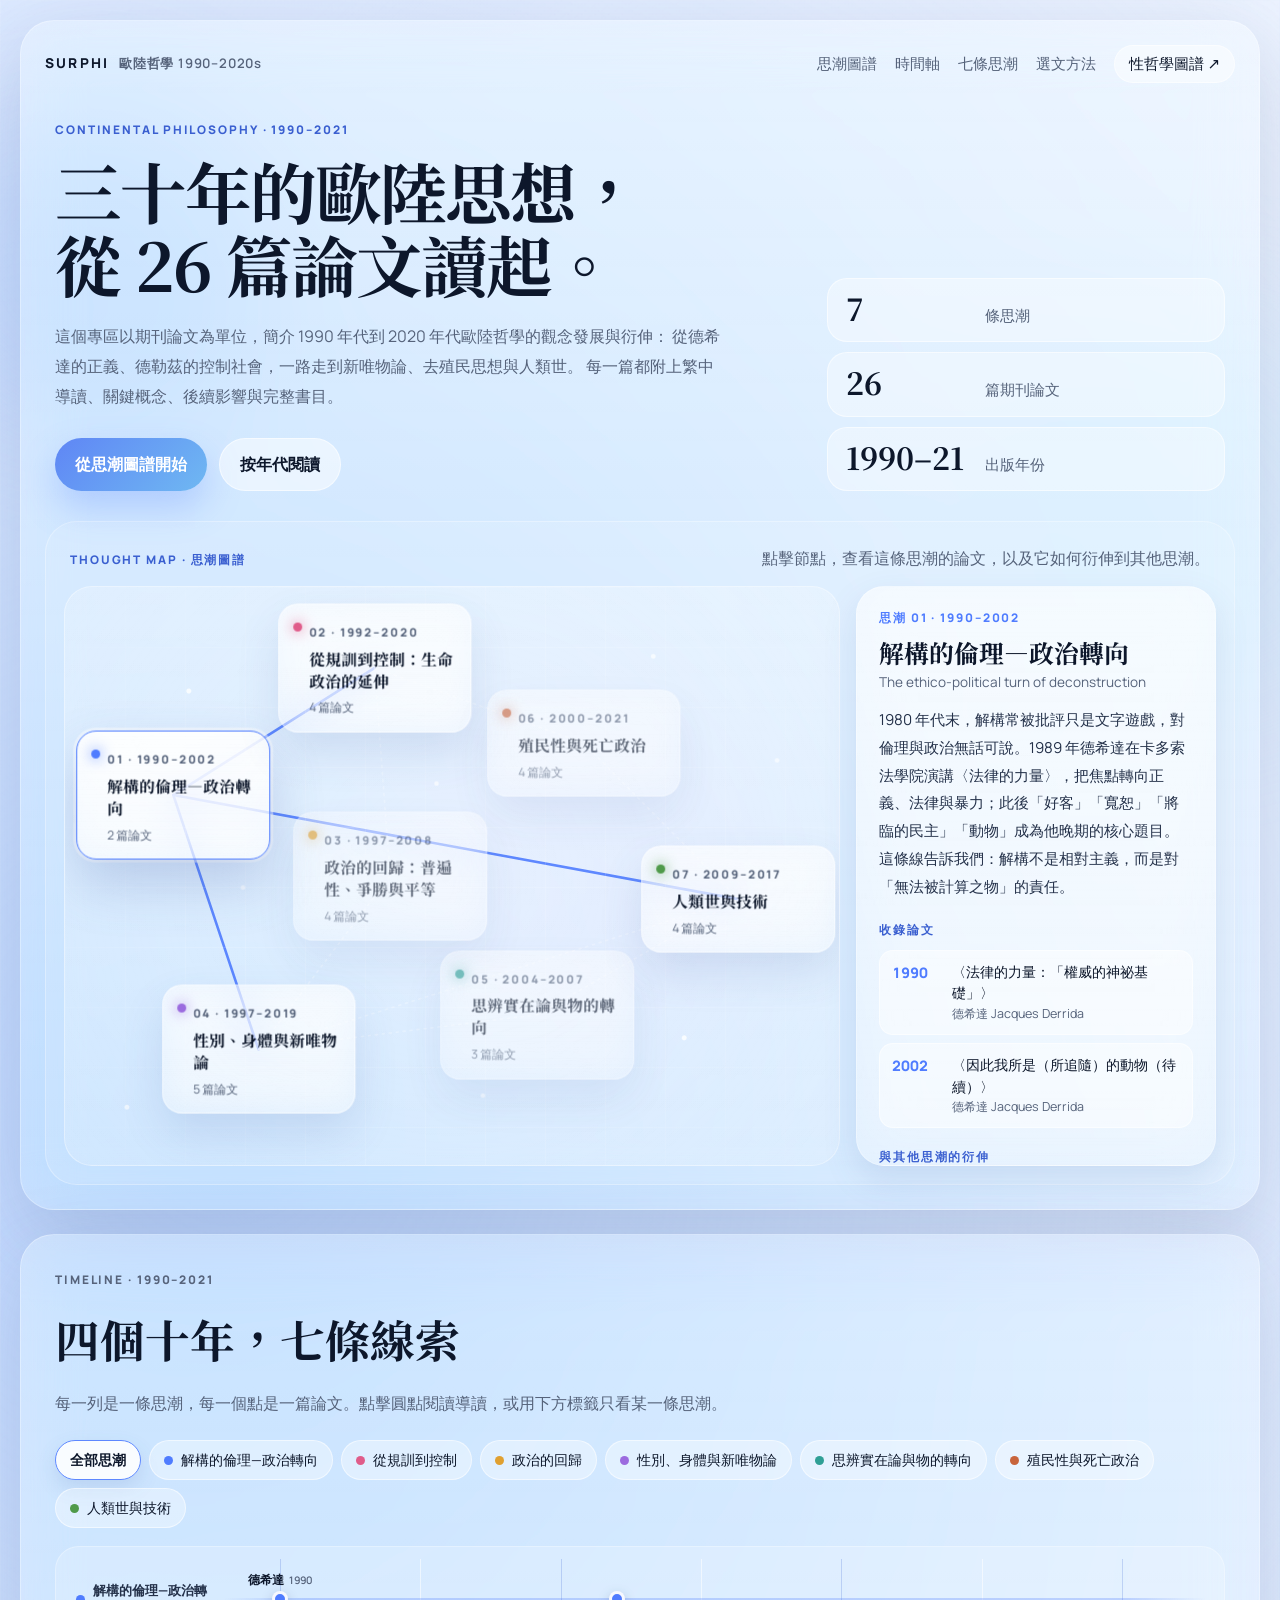
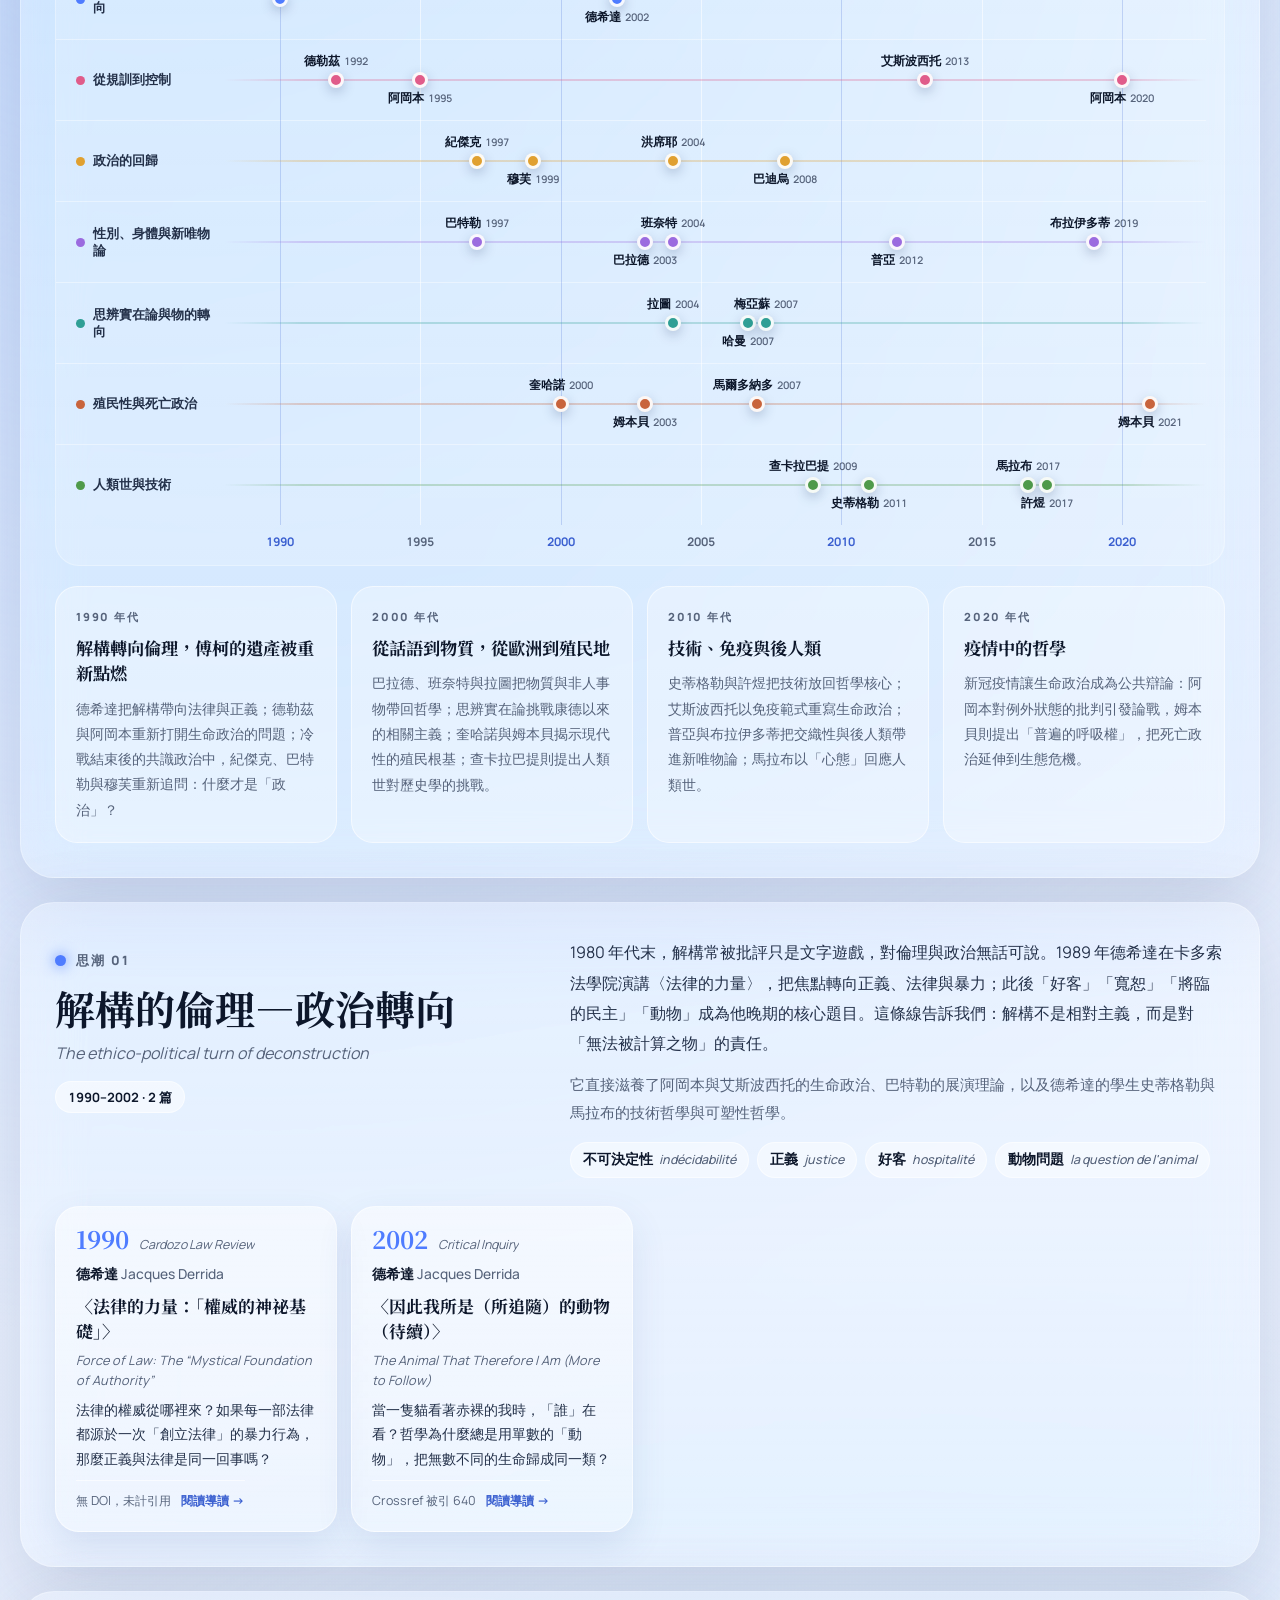
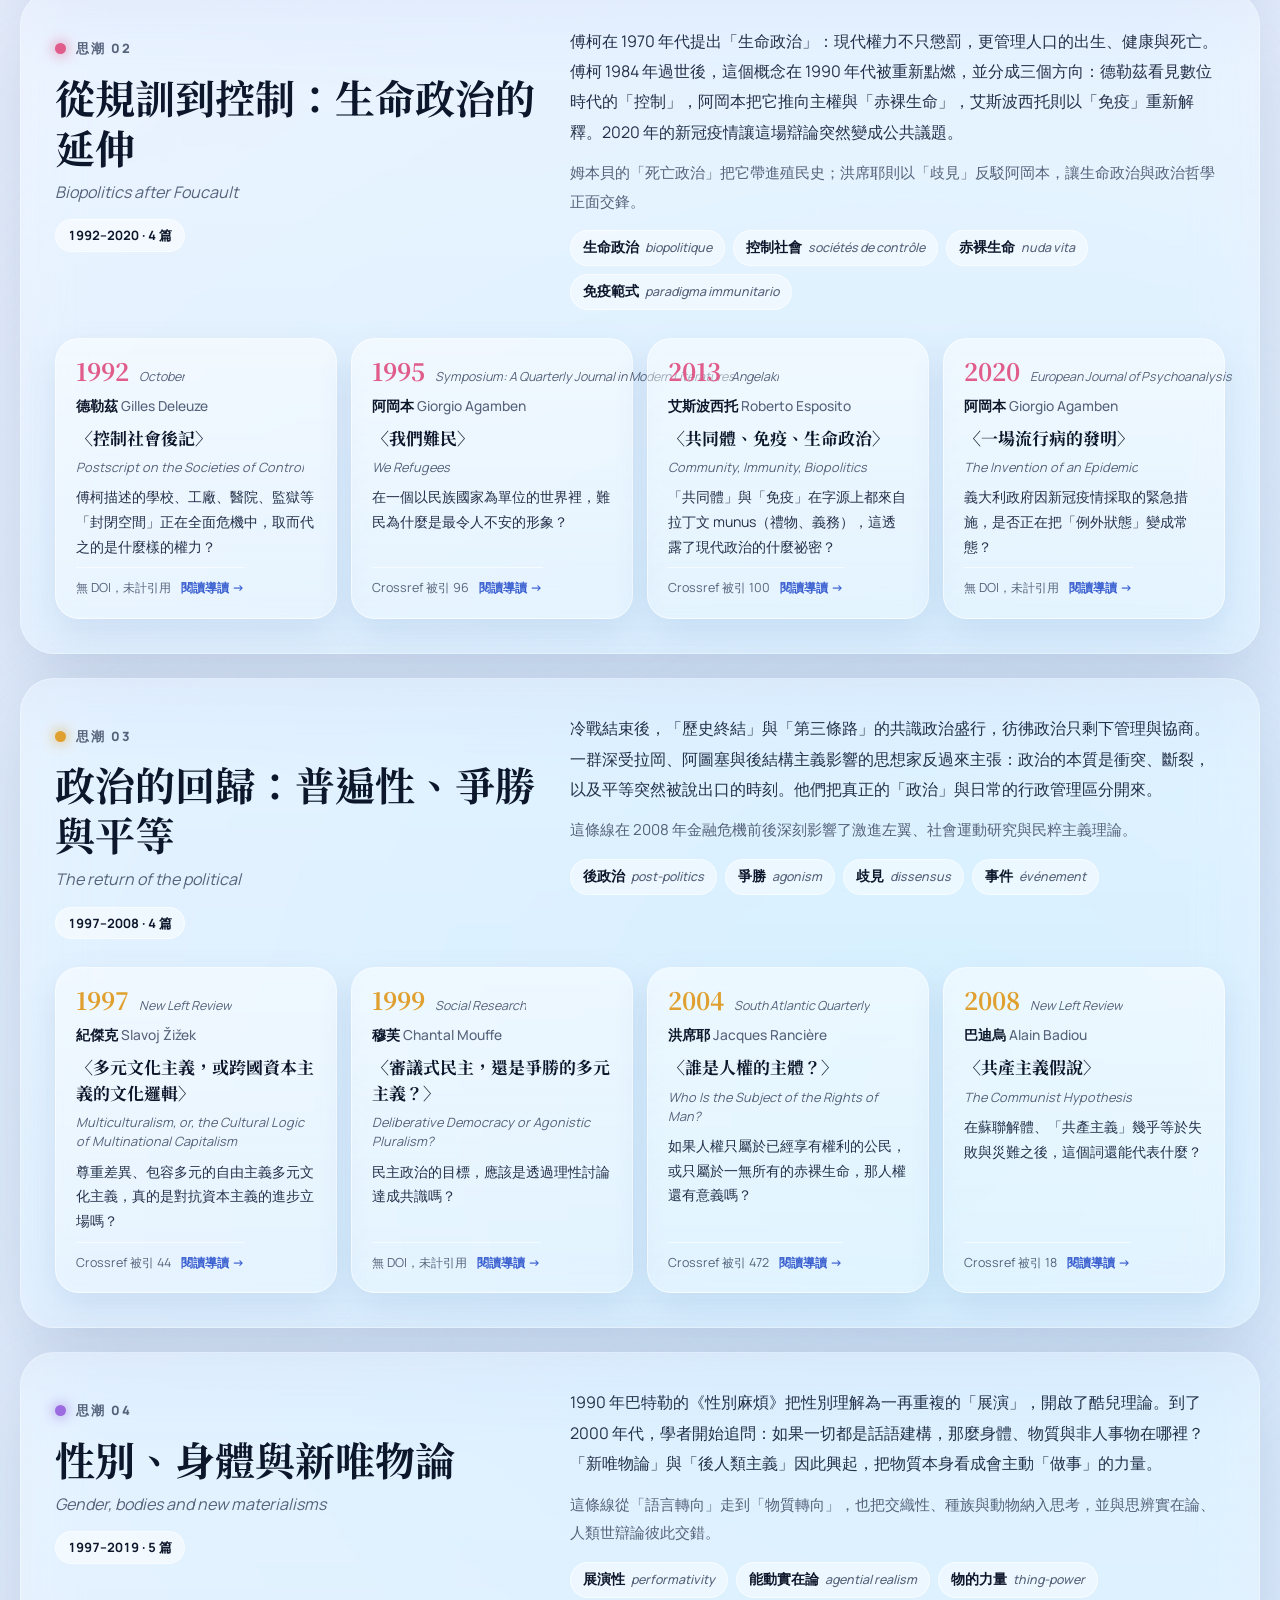
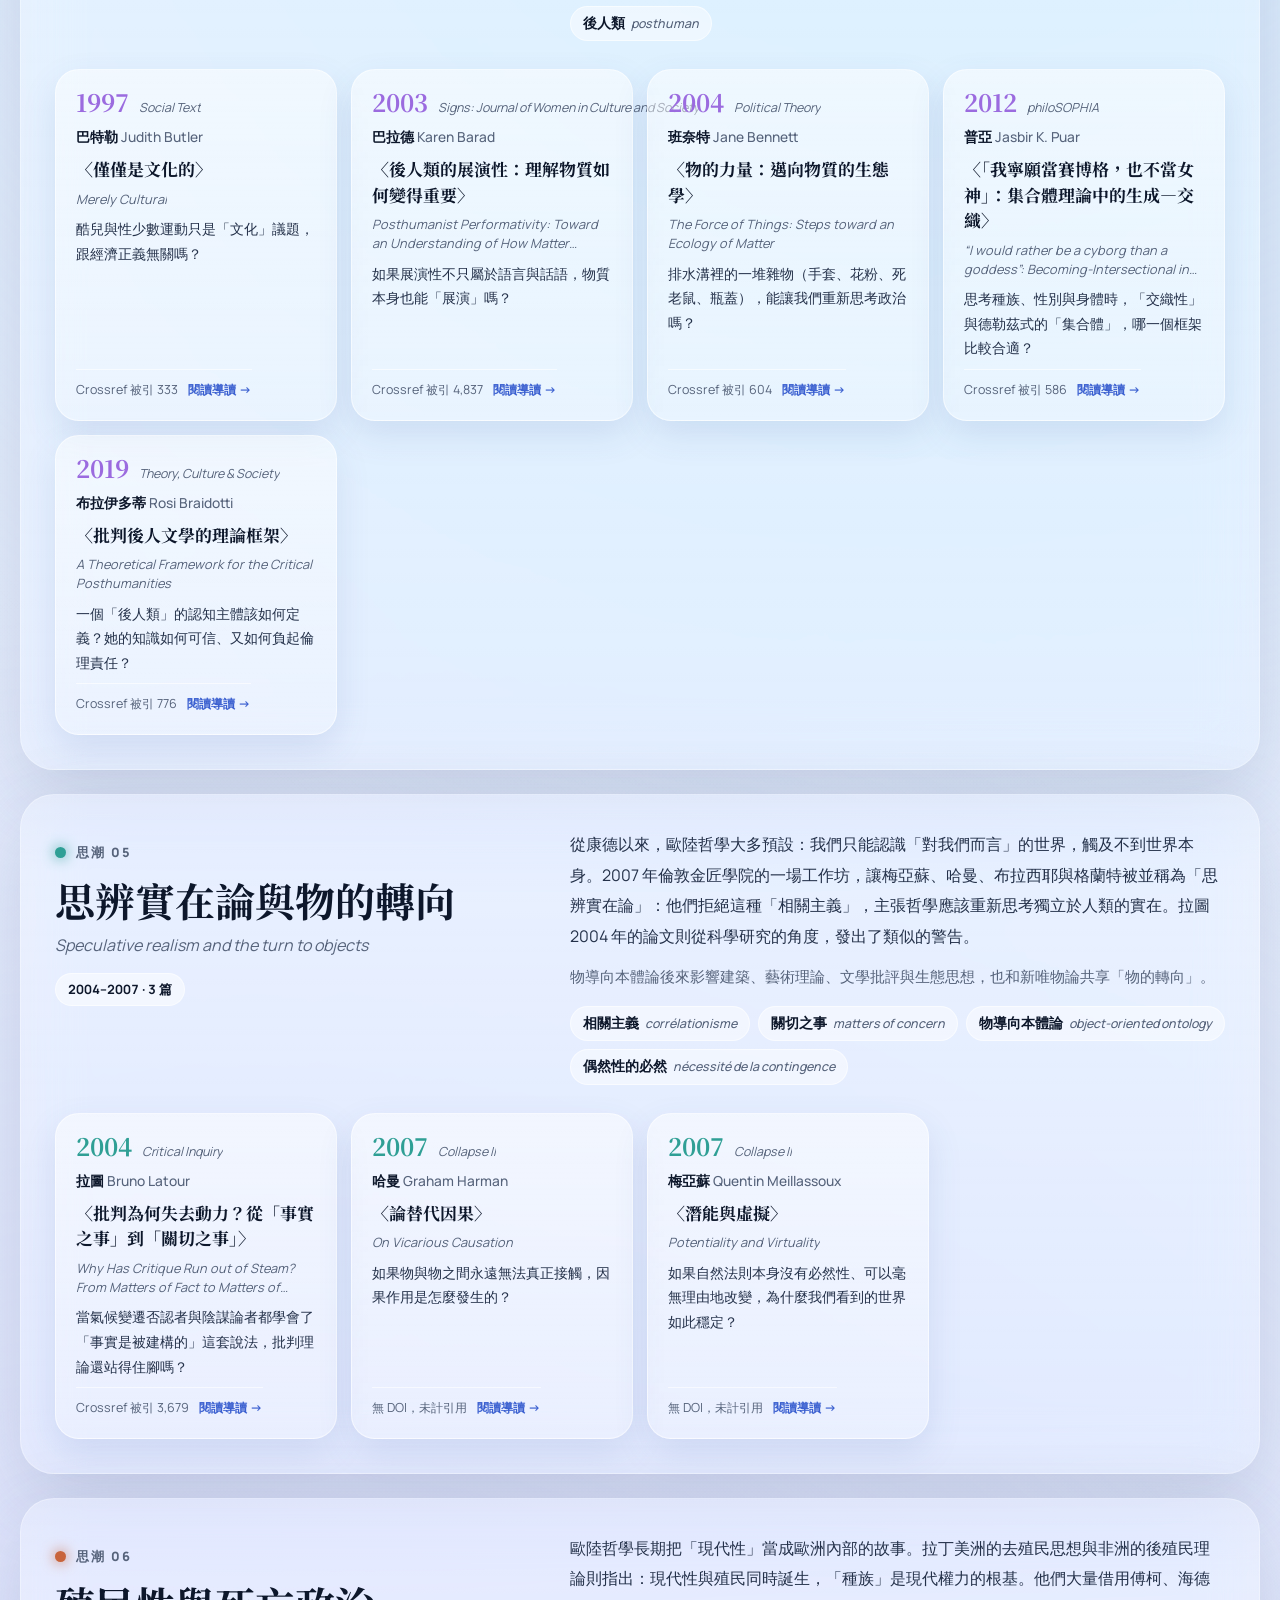
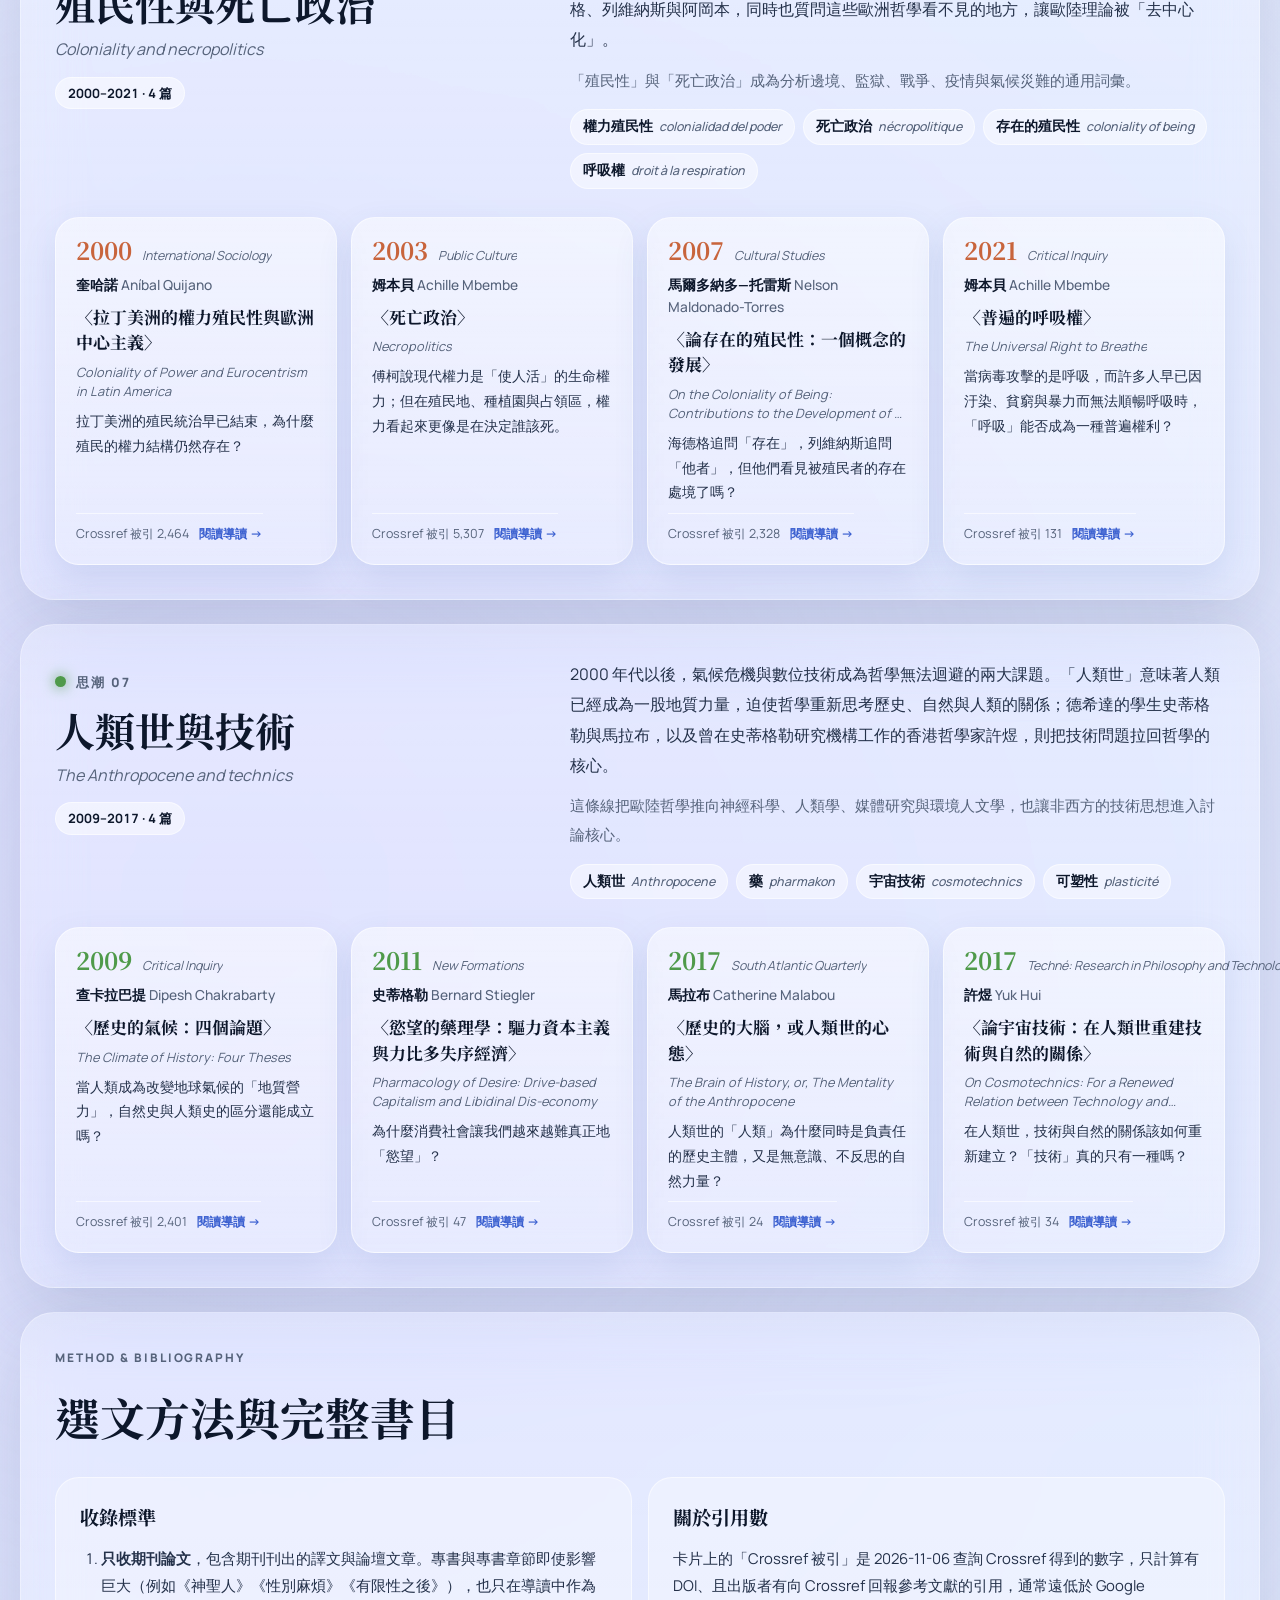
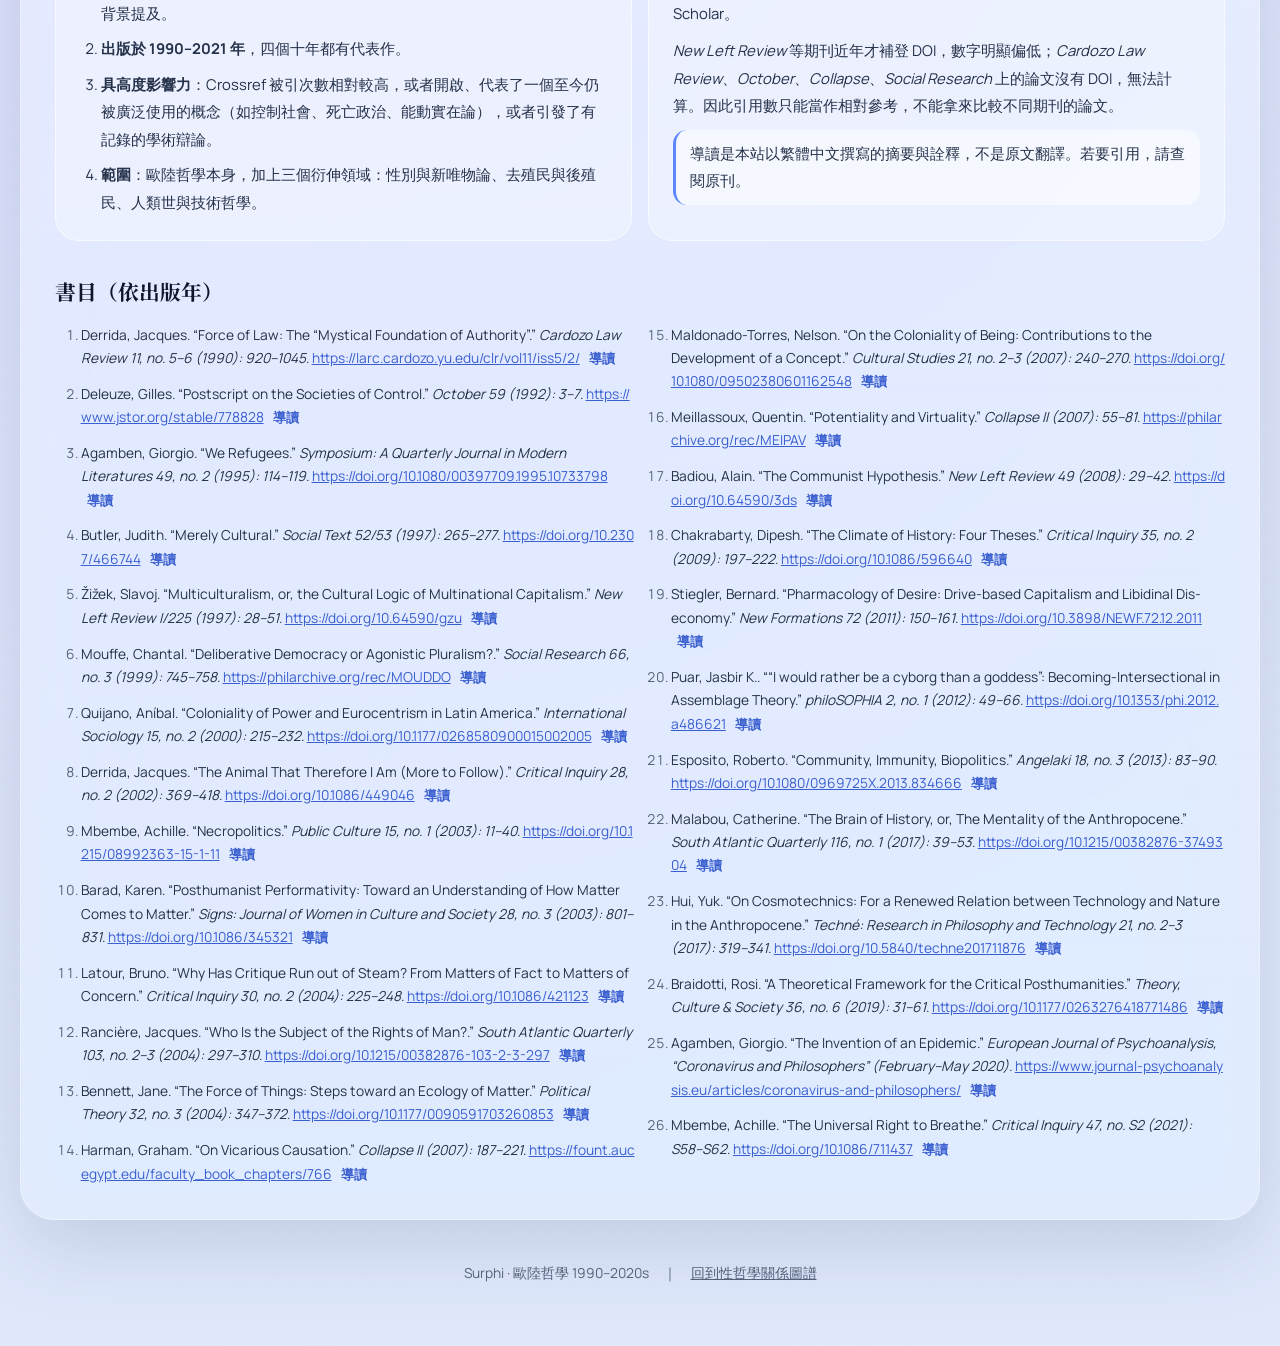
==== continental/index.html @ 829d98ec "Add continental philosophy 1990s–2020s section New standalone section under continental/ introducing" ====
<!DOCTYPE html>
<html lang="zh-Hant">
<head>
  <meta charset="UTF-8">
  <meta name="viewport" content="width=device-width, initial-scale=1.0">
  <title>Surphi | 歐陸哲學 1990–2020s</title>
  <meta name="description" content="以 26 篇高影響力期刊論文，簡介 1990 年代至 2020 年代歐陸哲學的觀念發展與衍伸：解構、生命政治、政治的回歸、新唯物論、思辨實在論、去殖民與人類世。">
  <link rel="preconnect" href="https://fonts.googleapis.com">
  <link rel="preconnect" href="https://fonts.gstatic.com" crossorigin>
  <link href="https://fonts.googleapis.com/css2?family=Noto+Serif+TC:wght@400;500;700&family=Manrope:wght@400;500;700;800&display=swap" rel="stylesheet">
  <link rel="stylesheet" href="styles.css">
</head>
<body>
  <div class="ambient ambient-a"></div>
  <div class="ambient ambient-b"></div>
  <div class="ambient ambient-c"></div>

  <div class="page-shell">
    <header class="hero glass-panel">
      <nav class="topbar" aria-label="主要導覽">
        <a class="brand" href="../index.html">Surphi <small>歐陸哲學 1990–2020s</small></a>
        <div class="nav-links">
          <a href="#map">思潮圖譜</a>
          <a href="#timeline">時間軸</a>
          <a href="#themes">七條思潮</a>
          <a href="#method">選文方法</a>
          <a class="nav-back" href="../index.html">性哲學圖譜 ↗</a>
        </div>
      </nav>

      <div class="hero-intro">
        <div class="hero-copy">
          <p class="eyebrow">Continental philosophy · 1990–2021</p>
          <h1>三十年的歐陸思想，<br>從 <span id="heroCount">26</span> 篇論文讀起。</h1>
          <p class="lead">
            這個專區以期刊論文為單位，簡介 1990 年代到 2020 年代歐陸哲學的觀念發展與衍伸：
            從德希達的正義、德勒茲的控制社會，一路走到新唯物論、去殖民思想與人類世。
            每一篇都附上繁中導讀、關鍵概念、後續影響與完整書目。
          </p>
          <div class="hero-actions">
            <a class="primary-button" href="#map">從思潮圖譜開始</a>
            <a class="secondary-button" href="#timeline">按年代閱讀</a>
          </div>
        </div>
        <ul class="hero-stats" id="heroStats" aria-label="收錄概況"></ul>
      </div>

      <section id="map" class="map-stage" aria-labelledby="mapTitle">
        <div class="stage-copy">
          <span class="stage-label" id="mapTitle">Thought map · 思潮圖譜</span>
          <p>點擊節點，查看這條思潮的論文，以及它如何衍伸到其他思潮。</p>
        </div>
        <div class="map-layout">
          <div class="map-canvas" id="mapCanvas">
            <svg class="map-lines" id="mapLines" viewBox="0 0 100 100" preserveAspectRatio="none" aria-hidden="true"></svg>
          </div>
          <aside class="map-detail glass-panel" id="mapDetail" aria-live="polite"></aside>
        </div>
      </section>
    </header>

    <main>
      <section id="timeline" class="section glass-panel reveal" aria-labelledby="timelineTitle">
        <div class="section-heading">
          <p class="eyebrow">Timeline · 1990–2021</p>
          <h2 id="timelineTitle">四個十年，七條線索</h2>
          <p>每一列是一條思潮，每一個點是一篇論文。點擊圓點閱讀導讀，或用下方標籤只看某一條思潮。</p>
        </div>
        <div class="chip-row" id="timelineFilters" role="group" aria-label="依思潮篩選"></div>
        <div class="timeline-scroll">
          <div class="timeline" id="timelineTrack"></div>
        </div>
        <div class="decade-grid" id="decadeGrid"></div>
      </section>

      <div id="themes" class="themes" aria-label="七條思潮"></div>

      <section id="method" class="section glass-panel reveal" aria-labelledby="methodTitle">
        <div class="section-heading">
          <p class="eyebrow">Method &amp; bibliography</p>
          <h2 id="methodTitle">選文方法與完整書目</h2>
        </div>
        <div class="method-grid">
          <div class="method-card">
            <h3>收錄標準</h3>
            <ol>
              <li><strong>只收期刊論文</strong>，包含期刊刊出的譯文與論壇文章。專書與專書章節即使影響巨大（例如《神聖人》《性別麻煩》《有限性之後》），也只在導讀中作為背景提及。</li>
              <li><strong>出版於 1990–2021 年</strong>，四個十年都有代表作。</li>
              <li><strong>具高度影響力</strong>：Crossref 被引次數相對較高，或者開啟、代表了一個至今仍被廣泛使用的概念（如控制社會、死亡政治、能動實在論），或者引發了有記錄的學術辯論。</li>
              <li><strong>範圍</strong>：歐陸哲學本身，加上三個衍伸領域：性別與新唯物論、去殖民與後殖民、人類世與技術哲學。</li>
            </ol>
          </div>
          <div class="method-card">
            <h3>關於引用數</h3>
            <p>
              卡片上的「Crossref 被引」是 <span id="checkedDate">2026-11-06</span> 查詢 Crossref 得到的數字，只計算有 DOI、且出版者有向 Crossref 回報參考文獻的引用，通常遠低於 Google Scholar。
            </p>
            <p>
              <em>New Left Review</em> 等期刊近年才補登 DOI，數字明顯偏低；<em>Cardozo Law Review</em>、<em>October</em>、<em>Collapse</em>、<em>Social Research</em> 上的論文沒有 DOI，無法計算。因此引用數只能當作相對參考，不能拿來比較不同期刊的論文。
            </p>
            <p class="method-note">
              導讀是本站以繁體中文撰寫的摘要與詮釋，不是原文翻譯。若要引用，請查閱原刊。
            </p>
          </div>
        </div>
        <h3 class="biblio-title">書目（依出版年）</h3>
        <ol class="biblio" id="bibliography"></ol>
      </section>
    </main>

    <footer class="site-footer">
      <p>Surphi · 歐陸哲學 1990–2020s　｜　<a href="../index.html">回到性哲學關係圖譜</a></p>
    </footer>
  </div>

  <dialog class="drawer" id="paperDrawer" aria-labelledby="drawerTitle">
    <div class="drawer-inner" id="drawerInner"></div>
  </dialog>

  <script src="data.js"></script>
  <script src="app.js"></script>
</body>
</html>
---- continental/styles.css ----
/* Surphi｜歐陸哲學 1990–2020s
   沿用主站的液態玻璃語彙：淺藍漸層、毛玻璃面板、漂浮節點。 */

:root {
  --bg: #edf3ff;
  --bg-deep: #dfe8fb;
  --line: rgba(255, 255, 255, 0.3);
  --line-strong: rgba(255, 255, 255, 0.55);
  --ink: #0d172b;
  --text: #24314a;
  --muted: #56637b;
  --accent: #5d87ff;
  --accent-deep: #3a5fd0;
  --shadow: 0 24px 80px rgba(51, 71, 118, 0.18);
  --shadow-soft: 0 14px 34px rgba(65, 94, 162, 0.13);
  --radius-xl: 34px;
  --radius-lg: 26px;
  --radius-md: 18px;
  --font-serif: "Noto Serif TC", "Songti TC", serif;
  --font-sans: "Manrope", "PingFang TC", "Noto Sans TC", "Microsoft JhengHei", system-ui, sans-serif;
}

* {
  box-sizing: border-box;
}

html {
  scroll-behavior: smooth;
  scroll-padding-top: 16px;
}

body {
  margin: 0;
  color: var(--ink);
  font-family: var(--font-sans);
  line-height: 1.6;
  background:
    radial-gradient(circle at 18% 12%, rgba(160, 196, 255, 0.65), transparent 22%),
    radial-gradient(circle at 80% 8%, rgba(255, 255, 255, 0.85), transparent 18%),
    radial-gradient(circle at 72% 46%, rgba(192, 230, 255, 0.45), transparent 28%),
    radial-gradient(circle at 20% 78%, rgba(206, 196, 255, 0.35), transparent 26%),
    linear-gradient(180deg, var(--bg), var(--bg-deep));
  background-color: var(--bg);
  min-height: 100vh;
  overflow-x: hidden;
}

body.drawer-open {
  overflow: hidden;
}

a {
  color: inherit;
}

.ambient {
  position: fixed;
  border-radius: 50%;
  filter: blur(60px);
  opacity: 0.5;
  pointer-events: none;
}

.ambient-a {
  width: 340px;
  height: 340px;
  left: -80px;
  top: 90px;
  background: rgba(123, 171, 255, 0.35);
}

.ambient-b {
  width: 420px;
  height: 420px;
  right: -120px;
  top: 300px;
  background: rgba(195, 232, 255, 0.4);
}

.ambient-c {
  width: 380px;
  height: 380px;
  left: 30%;
  bottom: -160px;
  background: rgba(214, 200, 255, 0.32);
}

.page-shell {
  position: relative;
  z-index: 1;
  width: min(1240px, calc(100% - 32px));
  margin: 20px auto 40px;
}

.glass-panel {
  background: linear-gradient(180deg, rgba(255, 255, 255, 0.3), rgba(255, 255, 255, 0.14));
  border: 1px solid var(--line);
  box-shadow: var(--shadow);
  backdrop-filter: blur(28px) saturate(160%);
  -webkit-backdrop-filter: blur(28px) saturate(160%);
}

h1,
h2,
h3 {
  margin: 0;
  font-family: var(--font-serif);
  color: var(--ink);
}

.eyebrow,
.stage-label,
.detail-kicker,
.detail-sub,
.drawer-label {
  text-transform: uppercase;
  letter-spacing: 0.16em;
  font-size: 0.74rem;
  color: var(--accent-deep);
  font-weight: 800;
  margin: 0;
}

:focus-visible {
  outline: 2px solid var(--accent-deep);
  outline-offset: 3px;
}

/* ───────── Hero ───────── */

.hero {
  border-radius: var(--radius-xl);
  padding: 24px;
}

.topbar {
  display: flex;
  justify-content: space-between;
  align-items: center;
  gap: 18px;
  margin-bottom: 12px;
}

.brand {
  display: inline-flex;
  align-items: baseline;
  gap: 10px;
  font-size: 0.85rem;
  font-weight: 800;
  letter-spacing: 0.16em;
  text-transform: uppercase;
  text-decoration: none;
}

.brand small {
  font-size: 0.82rem;
  letter-spacing: 0.06em;
  text-transform: none;
  color: var(--muted);
  font-weight: 600;
}

.nav-links {
  display: flex;
  gap: 18px;
  flex-wrap: wrap;
  align-items: center;
}

.nav-links a {
  text-decoration: none;
  color: var(--muted);
  font-size: 0.95rem;
  transition: color 0.3s ease;
}

.nav-links a:hover {
  color: var(--ink);
}

.nav-links .nav-back {
  padding: 6px 14px;
  border-radius: 999px;
  background: rgba(255, 255, 255, 0.45);
  border: 1px solid var(--line-strong);
  color: var(--ink);
}

.hero-intro {
  display: grid;
  grid-template-columns: minmax(0, 1.3fr) minmax(0, 0.7fr);
  gap: 32px;
  align-items: end;
  padding: 26px 10px 30px;
}

h1 {
  font-size: clamp(2.3rem, 5.2vw, 4.4rem);
  line-height: 1.1;
  letter-spacing: -0.03em;
  margin: 14px 0 20px;
}

.lead {
  color: var(--muted);
  line-height: 1.9;
  max-width: 42em;
  margin: 0;
}

.hero-actions {
  display: flex;
  flex-wrap: wrap;
  gap: 12px;
  margin-top: 26px;
}

.primary-button,
.secondary-button {
  display: inline-flex;
  align-items: center;
  padding: 13px 20px;
  border-radius: 999px;
  border: 0;
  font: inherit;
  font-weight: 700;
  text-decoration: none;
  cursor: pointer;
  transition: transform 0.35s ease, background 0.35s ease, box-shadow 0.35s ease;
}

.primary-button {
  color: white;
  background: linear-gradient(135deg, #5f86f5, #6fb8f2);
  box-shadow: 0 16px 36px rgba(93, 135, 255, 0.3);
}

.secondary-button {
  color: var(--ink);
  background: rgba(255, 255, 255, 0.5);
  border: 1px solid var(--line-strong);
}

.primary-button:hover,
.secondary-button:hover {
  transform: translateY(-3px);
}

.hero-stats {
  list-style: none;
  margin: 0;
  padding: 0;
  display: grid;
  gap: 10px;
}

.hero-stats li {
  display: flex;
  align-items: baseline;
  gap: 12px;
  padding: 14px 18px;
  border-radius: 20px;
  background: rgba(255, 255, 255, 0.36);
  border: 1px solid var(--line-strong);
}

.hero-stats strong {
  font-family: var(--font-serif);
  font-size: 1.9rem;
  line-height: 1;
  min-width: 4.2em;
}

.hero-stats span {
  color: var(--muted);
  font-size: 0.92rem;
}

/* ───────── Thought map ───────── */

.map-stage {
  padding: 18px;
  border-radius: 32px;
  background: rgba(255, 255, 255, 0.12);
  border: 1px solid var(--line);
}

.stage-copy {
  display: flex;
  justify-content: space-between;
  align-items: baseline;
  flex-wrap: wrap;
  gap: 8px 16px;
  padding: 6px 6px 14px;
}

.stage-copy p {
  margin: 0;
  color: var(--muted);
}

.map-layout {
  display: grid;
  grid-template-columns: minmax(0, 1fr) 360px;
  gap: 16px;
}

.map-canvas {
  position: relative;
  min-height: 580px;
  border-radius: 28px;
  background:
    radial-gradient(circle at 50% 50%, rgba(255, 255, 255, 0.36), rgba(255, 255, 255, 0.1)),
    linear-gradient(180deg, rgba(255, 255, 255, 0.14), rgba(255, 255, 255, 0.08));
  border: 1px solid rgba(255, 255, 255, 0.36);
  overflow: hidden;
}

.map-canvas::after {
  content: "";
  position: absolute;
  inset: 0;
  background:
    linear-gradient(rgba(255, 255, 255, 0.13) 1px, transparent 1px),
    linear-gradient(90deg, rgba(255, 255, 255, 0.12) 1px, transparent 1px);
  background-size: 60px 60px;
  mask-image: radial-gradient(circle at center, black 55%, transparent 100%);
  -webkit-mask-image: radial-gradient(circle at center, black 55%, transparent 100%);
  pointer-events: none;
}

.map-canvas::before {
  content: "";
  position: absolute;
  inset: 0;
  background:
    radial-gradient(circle at 16% 18%, rgba(255, 255, 255, 0.9) 0 2px, transparent 3px),
    radial-gradient(circle at 23% 52%, rgba(255, 255, 255, 0.7) 0 1.5px, transparent 3px),
    radial-gradient(circle at 48% 34%, rgba(255, 255, 255, 0.75) 0 1.5px, transparent 3px),
    radial-gradient(circle at 54% 88%, rgba(255, 255, 255, 0.65) 0 1.4px, transparent 3px),
    radial-gradient(circle at 76% 12%, rgba(255, 255, 255, 0.78) 0 1.7px, transparent 3px),
    radial-gradient(circle at 80% 78%, rgba(255, 255, 255, 0.92) 0 2px, transparent 3px),
    radial-gradient(circle at 92% 30%, rgba(255, 255, 255, 0.68) 0 1.5px, transparent 3px),
    radial-gradient(circle at 8% 90%, rgba(255, 255, 255, 0.72) 0 1.8px, transparent 3px);
  opacity: 0.85;
  pointer-events: none;
}

.map-lines {
  position: absolute;
  inset: 0;
  width: 100%;
  height: 100%;
}

.map-edge {
  fill: none;
  stroke: rgba(255, 255, 255, 0.85);
  stroke-width: 1.6;
  stroke-linecap: round;
  stroke-dasharray: 2 5;
  opacity: 0.75;
  transition: stroke 0.45s ease, opacity 0.45s ease, stroke-width 0.45s ease;
}

.map-edge.is-active {
  stroke: var(--c, var(--accent));
  stroke-width: 2.6;
  stroke-dasharray: none;
  opacity: 0.9;
}

.map-edge.is-dim {
  opacity: 0.3;
}

.map-node {
  position: absolute;
  left: var(--x);
  top: var(--y);
  z-index: 1;
  transform: translate(-50%, -50%);
  width: min(196px, 25%);
  padding: 14px 16px 14px 30px;
  text-align: left;
  border-radius: 20px;
  border: 1px solid rgba(255, 255, 255, 0.5);
  background: linear-gradient(180deg, rgba(255, 255, 255, 0.5), rgba(255, 255, 255, 0.26));
  box-shadow: 0 20px 44px rgba(65, 94, 162, 0.14);
  backdrop-filter: blur(16px);
  -webkit-backdrop-filter: blur(16px);
  color: var(--ink);
  font: inherit;
  cursor: pointer;
  animation: floatNode 8s ease-in-out infinite;
  animation-delay: var(--delay, 0s);
  transition: box-shadow 0.45s ease, border-color 0.45s ease, background 0.45s ease, opacity 0.45s ease;
}

.map-node::before {
  content: "";
  position: absolute;
  width: 9px;
  height: 9px;
  left: 14px;
  top: 18px;
  border-radius: 50%;
  background: var(--c);
  box-shadow: 0 0 14px var(--c);
}

.node-no {
  font-size: 0.72rem;
  letter-spacing: 0.16em;
  font-weight: 800;
  color: var(--muted);
}

.map-node strong {
  display: block;
  margin-top: 4px;
  font-family: var(--font-serif);
  font-size: 0.98rem;
  line-height: 1.4;
}

.node-meta {
  display: block;
  margin-top: 6px;
  font-size: 0.76rem;
  color: var(--muted);
}

.map-node:hover {
  border-color: rgba(255, 255, 255, 0.9);
  box-shadow: 0 24px 54px rgba(65, 94, 162, 0.2);
}

.map-node.active {
  background: linear-gradient(180deg, rgba(255, 255, 255, 0.86), rgba(255, 255, 255, 0.55));
  border-color: var(--c);
  box-shadow: 0 24px 54px rgba(65, 94, 162, 0.24), 0 0 0 3px rgba(255, 255, 255, 0.5);
}

.map-node.is-dim {
  opacity: 0.62;
}

.map-detail {
  border-radius: 28px;
  padding: 22px;
  max-height: 580px;
  overflow-y: auto;
  background: linear-gradient(180deg, rgba(255, 255, 255, 0.56), rgba(255, 255, 255, 0.26));
  box-shadow: var(--shadow-soft);
}

.map-detail h2 {
  font-size: 1.55rem;
  line-height: 1.3;
  margin: 8px 0 4px;
}

.detail-orig {
  color: var(--muted);
  font-size: 0.85rem;
  margin: 0 0 12px;
}

.detail-intro {
  color: var(--text);
  line-height: 1.85;
  font-size: 0.94rem;
  margin: 0;
}

.detail-sub {
  margin: 20px 0 10px;
}

.plain-list {
  list-style: none;
  padding: 0;
  margin: 0;
  display: grid;
  gap: 8px;
}

.paper-pill {
  width: 100%;
  display: grid;
  grid-template-columns: 3.1em minmax(0, 1fr);
  gap: 10px;
  align-items: start;
  text-align: left;
  padding: 10px 12px;
  border-radius: 14px;
  background: rgba(255, 255, 255, 0.46);
  border: 1px solid var(--line-strong);
  color: var(--ink);
  font: inherit;
  cursor: pointer;
  transition: transform 0.3s ease, background 0.3s ease;
}

.paper-pill:hover {
  transform: translateX(3px);
  background: rgba(255, 255, 255, 0.75);
}

.pill-year {
  font-weight: 800;
  font-variant-numeric: tabular-nums;
  color: var(--c, var(--accent-deep));
  font-size: 0.9rem;
}

.pill-title {
  display: block;
  font-size: 0.9rem;
  line-height: 1.5;
}

.pill-author {
  display: block;
  font-size: 0.78rem;
  color: var(--muted);
}

.link-item {
  width: 100%;
  text-align: left;
  padding: 10px 12px;
  border-radius: 14px;
  border: 1px dashed rgba(255, 255, 255, 0.85);
  background: rgba(255, 255, 255, 0.24);
  font: inherit;
  font-size: 0.86rem;
  line-height: 1.65;
  color: var(--text);
  cursor: pointer;
  transition: background 0.3s ease;
}

.link-item:hover {
  background: rgba(255, 255, 255, 0.6);
}

.link-item b {
  display: inline-flex;
  align-items: center;
  gap: 6px;
  color: var(--ink);
  margin-right: 4px;
}

.swatch {
  display: inline-block;
  width: 9px;
  height: 9px;
  border-radius: 50%;
  background: var(--c);
  flex: none;
}

.text-link {
  display: inline-block;
  margin-top: 16px;
  color: var(--accent-deep);
  font-weight: 700;
  text-decoration: none;
}

.text-link:hover {
  text-decoration: underline;
}

/* ───────── Sections ───────── */

.section {
  margin-top: 24px;
  padding: 34px;
  border-radius: var(--radius-xl);
}

.section-heading {
  max-width: 820px;
}

.section-heading h2 {
  font-size: clamp(1.8rem, 3.6vw, 2.8rem);
  margin: 12px 0 14px;
}

.section-heading p {
  color: var(--muted);
  line-height: 1.85;
  margin: 0;
}

.chip-row {
  display: flex;
  flex-wrap: wrap;
  gap: 8px;
  margin: 22px 0 18px;
}

.chip {
  display: inline-flex;
  align-items: center;
  gap: 8px;
  padding: 8px 14px;
  border-radius: 999px;
  border: 1px solid var(--line-strong);
  background: rgba(255, 255, 255, 0.36);
  color: var(--ink);
  font: inherit;
  font-size: 0.86rem;
  cursor: pointer;
  transition: background 0.3s ease, border-color 0.3s ease, box-shadow 0.3s ease;
}

.chip:hover {
  background: rgba(255, 255, 255, 0.65);
}

a.chip {
  text-decoration: none;
}

.chip[aria-pressed="true"] {
  background: rgba(255, 255, 255, 0.88);
  border-color: var(--c, var(--accent));
  box-shadow: 0 8px 20px rgba(65, 94, 162, 0.14);
  font-weight: 700;
}

/* ───────── Timeline ───────── */

.timeline-scroll {
  overflow-x: auto;
  padding-bottom: 6px;
  border-radius: 24px;
  background: rgba(255, 255, 255, 0.18);
  border: 1px solid var(--line);
}

.timeline {
  --label-w: 168px;
  position: relative;
  min-width: 940px;
  padding: 12px 18px 0 0;
}

.timeline-grid {
  position: absolute;
  top: 12px;
  bottom: 34px;
  left: var(--label-w);
  right: 18px;
  pointer-events: none;
}

.grid-line {
  position: absolute;
  top: 0;
  bottom: 0;
  left: var(--x);
  width: 1px;
  background: rgba(255, 255, 255, 0.55);
}

.grid-line.is-decade {
  background: rgba(58, 95, 208, 0.22);
}

.lane {
  display: grid;
  grid-template-columns: var(--label-w) minmax(0, 1fr);
  transition: opacity 0.4s ease;
}

.lane + .lane {
  border-top: 1px solid rgba(255, 255, 255, 0.4);
}

.lane.is-dim {
  opacity: 0.25;
}

.lane-label {
  display: flex;
  align-items: center;
  gap: 8px;
  padding: 0 12px 0 20px;
  font-size: 0.82rem;
  font-weight: 700;
  line-height: 1.35;
  color: var(--text);
  background: none;
  border: 0;
  text-align: left;
  font-family: inherit;
  cursor: pointer;
}

.lane-label:hover {
  color: var(--ink);
  text-decoration: underline;
}

.lane-track {
  position: relative;
  height: 80px;
}

.lane-track::before {
  content: "";
  position: absolute;
  left: 0;
  right: 0;
  top: 50%;
  height: 2px;
  margin-top: -1px;
  background: linear-gradient(90deg, transparent, var(--c) 8%, var(--c) 92%, transparent);
  opacity: 0.28;
}

.t-dot {
  position: absolute;
  left: var(--x);
  top: 50%;
  width: 30px;
  height: 30px;
  margin: -15px 0 0 -15px;
  padding: 0;
  border: 0;
  background: none;
  cursor: pointer;
  font: inherit;
  color: var(--ink);
}

.t-dot::before {
  content: "";
  position: absolute;
  inset: 7px;
  border-radius: 50%;
  background: var(--c);
  border: 3px solid rgba(255, 255, 255, 0.95);
  box-shadow: 0 4px 12px rgba(30, 50, 100, 0.25);
  transition: transform 0.3s ease;
}

.t-dot:hover::before,
.t-dot:focus-visible::before {
  transform: scale(1.35);
}

.t-label {
  position: absolute;
  left: 50%;
  transform: translateX(-50%);
  white-space: nowrap;
  font-size: 0.78rem;
  font-weight: 700;
  line-height: 1.2;
  pointer-events: none;
}

.t-label small {
  margin-left: 4px;
  font-weight: 600;
  color: var(--muted);
  font-variant-numeric: tabular-nums;
}

.t-dot.up .t-label {
  bottom: 26px;
}

.t-dot.down .t-label {
  top: 26px;
}

.timeline-axis {
  position: relative;
  height: 34px;
  margin-left: var(--label-w);
}

.axis-tick {
  position: absolute;
  left: var(--x);
  top: 8px;
  transform: translateX(-50%);
  font-size: 0.74rem;
  font-weight: 700;
  color: var(--muted);
  font-variant-numeric: tabular-nums;
}

.axis-tick.is-decade {
  color: var(--accent-deep);
}

.decade-grid {
  display: grid;
  grid-template-columns: repeat(4, minmax(0, 1fr));
  gap: 14px;
  margin-top: 20px;
}

.decade-card {
  padding: 20px;
  border-radius: 22px;
  background: rgba(255, 255, 255, 0.32);
  border: 1px solid var(--line-strong);
}

.decade-card .eyebrow {
  font-size: 0.7rem;
}

.decade-card h3 {
  font-size: 1.08rem;
  line-height: 1.45;
  margin: 8px 0 10px;
}

.decade-card p {
  margin: 0;
  font-size: 0.88rem;
  line-height: 1.8;
  color: var(--muted);
}

.decade-papers {
  display: none;
  margin-top: 14px;
}

.decade-papers .is-hidden {
  display: none;
}

/* ───────── Theme chapters ───────── */

.theme-section {
  margin-top: 24px;
  padding: 34px;
  border-radius: var(--radius-xl);
  scroll-margin-top: 16px;
}

.theme-header {
  display: grid;
  grid-template-columns: minmax(0, 0.85fr) minmax(0, 1.15fr);
  gap: 30px;
  align-items: start;
}

.theme-no {
  display: flex;
  align-items: center;
  gap: 10px;
  font-size: 0.8rem;
  font-weight: 800;
  letter-spacing: 0.16em;
  color: var(--muted);
}

.theme-no .swatch {
  width: 11px;
  height: 11px;
  box-shadow: 0 0 14px var(--c);
}

.theme-header h2 {
  font-size: clamp(1.7rem, 3.2vw, 2.5rem);
  line-height: 1.25;
  margin: 12px 0 8px;
}

.theme-orig {
  margin: 0;
  color: var(--muted);
  font-style: italic;
}

.theme-span {
  display: inline-block;
  margin-top: 14px;
  padding: 5px 12px;
  border-radius: 999px;
  font-size: 0.8rem;
  font-weight: 700;
  font-variant-numeric: tabular-nums;
  background: rgba(255, 255, 255, 0.5);
  border: 1px solid var(--line-strong);
}

.theme-body p {
  margin: 0 0 12px;
  line-height: 1.9;
  color: var(--text);
}

.theme-body .theme-legacy {
  color: var(--muted);
  font-size: 0.94rem;
}

.concept-list {
  display: flex;
  flex-wrap: wrap;
  gap: 8px;
  margin: 14px 0 0;
  padding: 0;
  list-style: none;
}

.concept {
  display: inline-flex;
  align-items: baseline;
  gap: 6px;
  padding: 6px 12px;
  border-radius: 999px;
  background: rgba(255, 255, 255, 0.46);
  border: 1px solid var(--line-strong);
  font-size: 0.85rem;
  font-weight: 700;
}

.concept i {
  font-weight: 500;
  font-size: 0.78rem;
  color: var(--muted);
}

.paper-grid {
  display: grid;
  grid-template-columns: repeat(auto-fill, minmax(270px, 1fr));
  gap: 14px;
  margin-top: 28px;
}

.paper-card {
  display: flex;
  flex-direction: column;
  gap: 8px;
  min-width: 0;
  height: 100%;
  padding: 20px;
  text-align: left;
  border-radius: 24px;
  background: linear-gradient(180deg, rgba(255, 255, 255, 0.5), rgba(255, 255, 255, 0.26));
  border: 1px solid var(--line-strong);
  box-shadow: var(--shadow-soft);
  color: var(--ink);
  font: inherit;
  cursor: pointer;
  transition: transform 0.4s ease, box-shadow 0.4s ease, background 0.4s ease;
}

.paper-card:hover {
  transform: translateY(-4px);
  background: linear-gradient(180deg, rgba(255, 255, 255, 0.72), rgba(255, 255, 255, 0.4));
  box-shadow: 0 22px 48px rgba(65, 94, 162, 0.2);
}

.card-meta {
  display: flex;
  align-items: baseline;
  gap: 10px;
  min-width: 0;
}

.card-year {
  font-family: var(--font-serif);
  font-size: 1.5rem;
  font-weight: 700;
  line-height: 1;
  color: var(--c);
  font-variant-numeric: tabular-nums;
}

.card-journal {
  font-size: 0.78rem;
  font-style: italic;
  color: var(--muted);
  white-space: nowrap;
  overflow: hidden;
  text-overflow: ellipsis;
  min-width: 0;
}

.card-author {
  font-size: 0.86rem;
  font-weight: 700;
}

.card-author span {
  color: var(--muted);
  font-weight: 500;
}

.card-title {
  font-family: var(--font-serif);
  font-size: 1.06rem;
  font-weight: 700;
  line-height: 1.5;
}

.card-orig {
  font-size: 0.8rem;
  font-style: italic;
  color: var(--muted);
  line-height: 1.5;
  display: -webkit-box;
  -webkit-line-clamp: 2;
  -webkit-box-orient: vertical;
  overflow: hidden;
}

.card-question {
  font-size: 0.88rem;
  line-height: 1.75;
  color: var(--text);
  display: -webkit-box;
  -webkit-line-clamp: 3;
  -webkit-box-orient: vertical;
  overflow: hidden;
}

.card-foot {
  margin-top: auto;
  padding-top: 10px;
  display: flex;
  justify-content: space-between;
  align-items: center;
  gap: 10px;
  font-size: 0.78rem;
  color: var(--muted);
  border-top: 1px solid rgba(255, 255, 255, 0.6);
}

.card-foot b {
  color: var(--accent-deep);
  white-space: nowrap;
}

/* ───────── Method & bibliography ───────── */

.method-grid {
  display: grid;
  grid-template-columns: repeat(2, minmax(0, 1fr));
  gap: 16px;
  margin-top: 24px;
}

.method-card {
  padding: 24px;
  border-radius: 24px;
  background: rgba(255, 255, 255, 0.32);
  border: 1px solid var(--line-strong);
}

.method-card h3 {
  font-size: 1.2rem;
  margin-bottom: 12px;
}

.method-card ol {
  margin: 0;
  padding-left: 1.3em;
}

.method-card li,
.method-card p {
  line-height: 1.85;
  color: var(--text);
  font-size: 0.93rem;
}

.method-card li + li {
  margin-top: 8px;
}

.method-card p {
  margin: 0 0 10px;
}

.method-note {
  padding: 10px 14px;
  border-radius: 14px;
  background: rgba(255, 255, 255, 0.5);
  border-left: 3px solid var(--accent);
}

.biblio-title {
  margin: 34px 0 14px;
  font-size: 1.3rem;
}

.biblio {
  margin: 0;
  padding-left: 1.6em;
  columns: 2;
  column-gap: 36px;
}

.biblio li {
  break-inside: avoid;
  margin-bottom: 12px;
  font-size: 0.86rem;
  line-height: 1.7;
  color: var(--text);
}

.biblio li::marker {
  color: var(--muted);
  font-variant-numeric: tabular-nums;
}

.biblio a {
  color: var(--accent-deep);
  word-break: break-all;
}

.biblio .biblio-open {
  padding: 0;
  margin-left: 6px;
  border: 0;
  background: none;
  font: inherit;
  font-size: 0.8rem;
  font-weight: 700;
  color: var(--accent-deep);
  cursor: pointer;
}

.site-footer {
  text-align: center;
  color: var(--muted);
  font-size: 0.86rem;
  padding: 28px 12px 8px;
}

/* ───────── Drawer ───────── */

.drawer {
  position: fixed;
  inset: 0 0 0 auto;
  width: min(640px, 100%);
  height: 100vh;
  height: 100dvh;
  max-width: 100%;
  max-height: 100%;
  margin: 0;
  padding: 0;
  border: 0;
  background: transparent;
  color: var(--ink);
  overflow: visible;
}

.drawer[open] {
  animation: drawerIn 0.5s cubic-bezier(0.2, 0.8, 0.2, 1);
}

.drawer::backdrop {
  background: rgba(20, 34, 70, 0.26);
  backdrop-filter: blur(6px);
  -webkit-backdrop-filter: blur(6px);
}

.drawer-inner {
  height: 100%;
  overflow-y: auto;
  padding: 26px 32px 40px;
  background: linear-gradient(180deg, rgba(247, 250, 255, 0.94), rgba(232, 240, 255, 0.92));
  backdrop-filter: blur(30px) saturate(150%);
  -webkit-backdrop-filter: blur(30px) saturate(150%);
  border-left: 1px solid rgba(255, 255, 255, 0.8);
  box-shadow: -30px 0 80px rgba(40, 60, 120, 0.2);
}

.drawer-top {
  display: flex;
  justify-content: space-between;
  align-items: center;
  gap: 12px;
  margin-bottom: 18px;
}

.close-button {
  width: 40px;
  height: 40px;
  flex: none;
  border-radius: 50%;
  border: 1px solid rgba(13, 23, 43, 0.12);
  background: rgba(255, 255, 255, 0.8);
  font-size: 1.3rem;
  line-height: 1;
  color: var(--ink);
  cursor: pointer;
}

.close-button:hover {
  background: white;
}

.drawer-meta {
  font-size: 0.9rem;
  color: var(--muted);
  margin: 0;
}

.drawer-meta b {
  color: var(--c);
  font-size: 1.05rem;
  margin-right: 6px;
}

.drawer h2 {
  font-size: clamp(1.5rem, 3vw, 2rem);
  line-height: 1.35;
  margin: 10px 0 8px;
}

.drawer-orig {
  margin: 0;
  font-style: italic;
  color: var(--muted);
  line-height: 1.6;
}

.cite-box {
  margin-top: 18px;
  padding: 16px 18px;
  border-radius: 18px;
  background: rgba(255, 255, 255, 0.7);
  border: 1px solid rgba(255, 255, 255, 0.95);
  font-size: 0.88rem;
  line-height: 1.7;
}

.cite-box p {
  margin: 0;
}

.cite-box .cite-note {
  margin-top: 6px;
  color: var(--muted);
}

.cite-actions {
  display: flex;
  flex-wrap: wrap;
  align-items: center;
  gap: 10px 16px;
  margin-top: 12px;
}

.cite-actions a {
  display: inline-flex;
  align-items: center;
  gap: 6px;
  padding: 8px 14px;
  border-radius: 999px;
  background: linear-gradient(135deg, #5f86f5, #6fb8f2);
  color: white;
  text-decoration: none;
  font-weight: 700;
  font-size: 0.84rem;
}

.cite-count {
  font-size: 0.8rem;
  color: var(--muted);
}

.drawer-section {
  margin-top: 24px;
}

.drawer-label {
  margin-bottom: 10px;
}

.drawer-question {
  margin: 0;
  padding: 16px 18px;
  border-radius: 18px;
  background: rgba(255, 255, 255, 0.55);
  border-left: 3px solid var(--c);
  font-family: var(--font-serif);
  font-size: 1.05rem;
  line-height: 1.8;
}

.drawer-points {
  margin: 0;
  padding-left: 1.4em;
}

.drawer-points li {
  line-height: 1.9;
  color: var(--text);
}

.drawer-points li + li {
  margin-top: 8px;
}

.drawer-points li::marker {
  color: var(--c);
  font-weight: 800;
}

.drawer-impact {
  margin: 0;
  line-height: 1.9;
  color: var(--text);
}

.drawer-nav {
  display: flex;
  justify-content: space-between;
  gap: 12px;
  margin-top: 32px;
  padding-top: 18px;
  border-top: 1px solid rgba(13, 23, 43, 0.08);
}

.drawer-nav button {
  max-width: 48%;
  padding: 10px 14px;
  border-radius: 14px;
  border: 1px solid rgba(255, 255, 255, 0.95);
  background: rgba(255, 255, 255, 0.6);
  font: inherit;
  font-size: 0.82rem;
  line-height: 1.5;
  text-align: left;
  color: var(--ink);
  cursor: pointer;
}

.drawer-nav button:last-child {
  text-align: right;
  margin-left: auto;
}

.drawer-nav button:hover {
  background: white;
}

.drawer-nav small {
  display: block;
  color: var(--muted);
}

/* ───────── Motion ───────── */

.reveal {
  opacity: 0;
  transform: translateY(26px);
  transition: opacity 0.8s ease, transform 0.8s ease;
}

.reveal.is-visible {
  opacity: 1;
  transform: translateY(0);
}

@keyframes floatNode {
  0%, 100% {
    transform: translate(-50%, -50%) translateY(0);
  }
  50% {
    transform: translate(-50%, -50%) translateY(-8px);
  }
}

@keyframes drawerIn {
  from {
    opacity: 0;
    transform: translateX(48px);
  }
  to {
    opacity: 1;
    transform: translateX(0);
  }
}

@keyframes sheetIn {
  from {
    opacity: 0;
    transform: translateY(48px);
  }
  to {
    opacity: 1;
    transform: translateY(0);
  }
}

@media (prefers-reduced-motion: reduce) {
  html {
    scroll-behavior: auto;
  }

  *,
  *::before,
  *::after {
    animation: none !important;
    transition: none !important;
  }

  .reveal {
    opacity: 1;
    transform: none;
  }
}

/* ───────── Responsive ───────── */

@media (max-width: 1100px) {
  .map-layout {
    grid-template-columns: 1fr;
  }

  .map-detail {
    max-height: none;
  }

  .decade-grid {
    grid-template-columns: repeat(2, minmax(0, 1fr));
  }

  .theme-header {
    grid-template-columns: 1fr;
    gap: 18px;
  }
}

@media (max-width: 860px) {
  .hero-intro {
    grid-template-columns: 1fr;
    gap: 22px;
  }

  .hero-stats {
    grid-template-columns: repeat(3, minmax(0, 1fr));
  }

  .hero-stats li {
    flex-direction: column;
    gap: 6px;
    padding: 12px 14px;
  }

  .hero-stats strong {
    min-width: 0;
  }

  .method-grid {
    grid-template-columns: 1fr;
  }

  .biblio {
    columns: 1;
  }
}

@media (max-width: 720px) {
  .page-shell {
    width: calc(100% - 16px);
    margin: 8px auto 24px;
  }

  .hero,
  .section,
  .theme-section {
    border-radius: 26px;
  }

  .hero {
    padding: 18px 16px;
  }

  .section,
  .theme-section {
    padding: 24px 18px;
  }

  .topbar {
    flex-direction: column;
    align-items: flex-start;
  }

  .nav-links {
    gap: 10px 14px;
  }

  .hero-intro {
    padding: 14px 2px 22px;
  }

  h1 {
    font-size: 2.15rem;
  }

  .hero-stats strong {
    font-size: 1.3rem;
  }

  .map-stage {
    padding: 12px;
    border-radius: 24px;
  }

  /* 手機版：不縮小圖譜，改成可點選的節點清單 */
  .map-canvas {
    min-height: 0;
    padding: 12px;
    display: grid;
    grid-template-columns: repeat(2, minmax(0, 1fr));
    gap: 10px;
  }

  .map-lines {
    display: none;
  }

  .map-node {
    position: relative;
    left: auto;
    top: auto;
    width: auto;
    transform: none;
    animation: none;
  }

  .map-node.is-dim {
    opacity: 1;
  }

  .node-no {
    font-size: 0.68rem;
    letter-spacing: 0.04em;
  }

  /* 手機版：橫向時間軸改成依年代分組的清單 */
  .timeline-scroll {
    display: none;
  }

  .decade-grid {
    grid-template-columns: 1fr;
  }

  .decade-papers {
    display: grid;
  }

  .paper-grid {
    grid-template-columns: minmax(0, 1fr);
  }

  .drawer {
    inset: auto 0 0 0;
    width: 100%;
    height: 92vh;
    height: 92dvh;
  }

  .drawer[open] {
    animation-name: sheetIn;
  }

  .drawer-inner {
    border-left: 0;
    border-top: 1px solid rgba(255, 255, 255, 0.85);
    border-radius: 26px 26px 0 0;
    padding: 20px 18px 36px;
  }
}
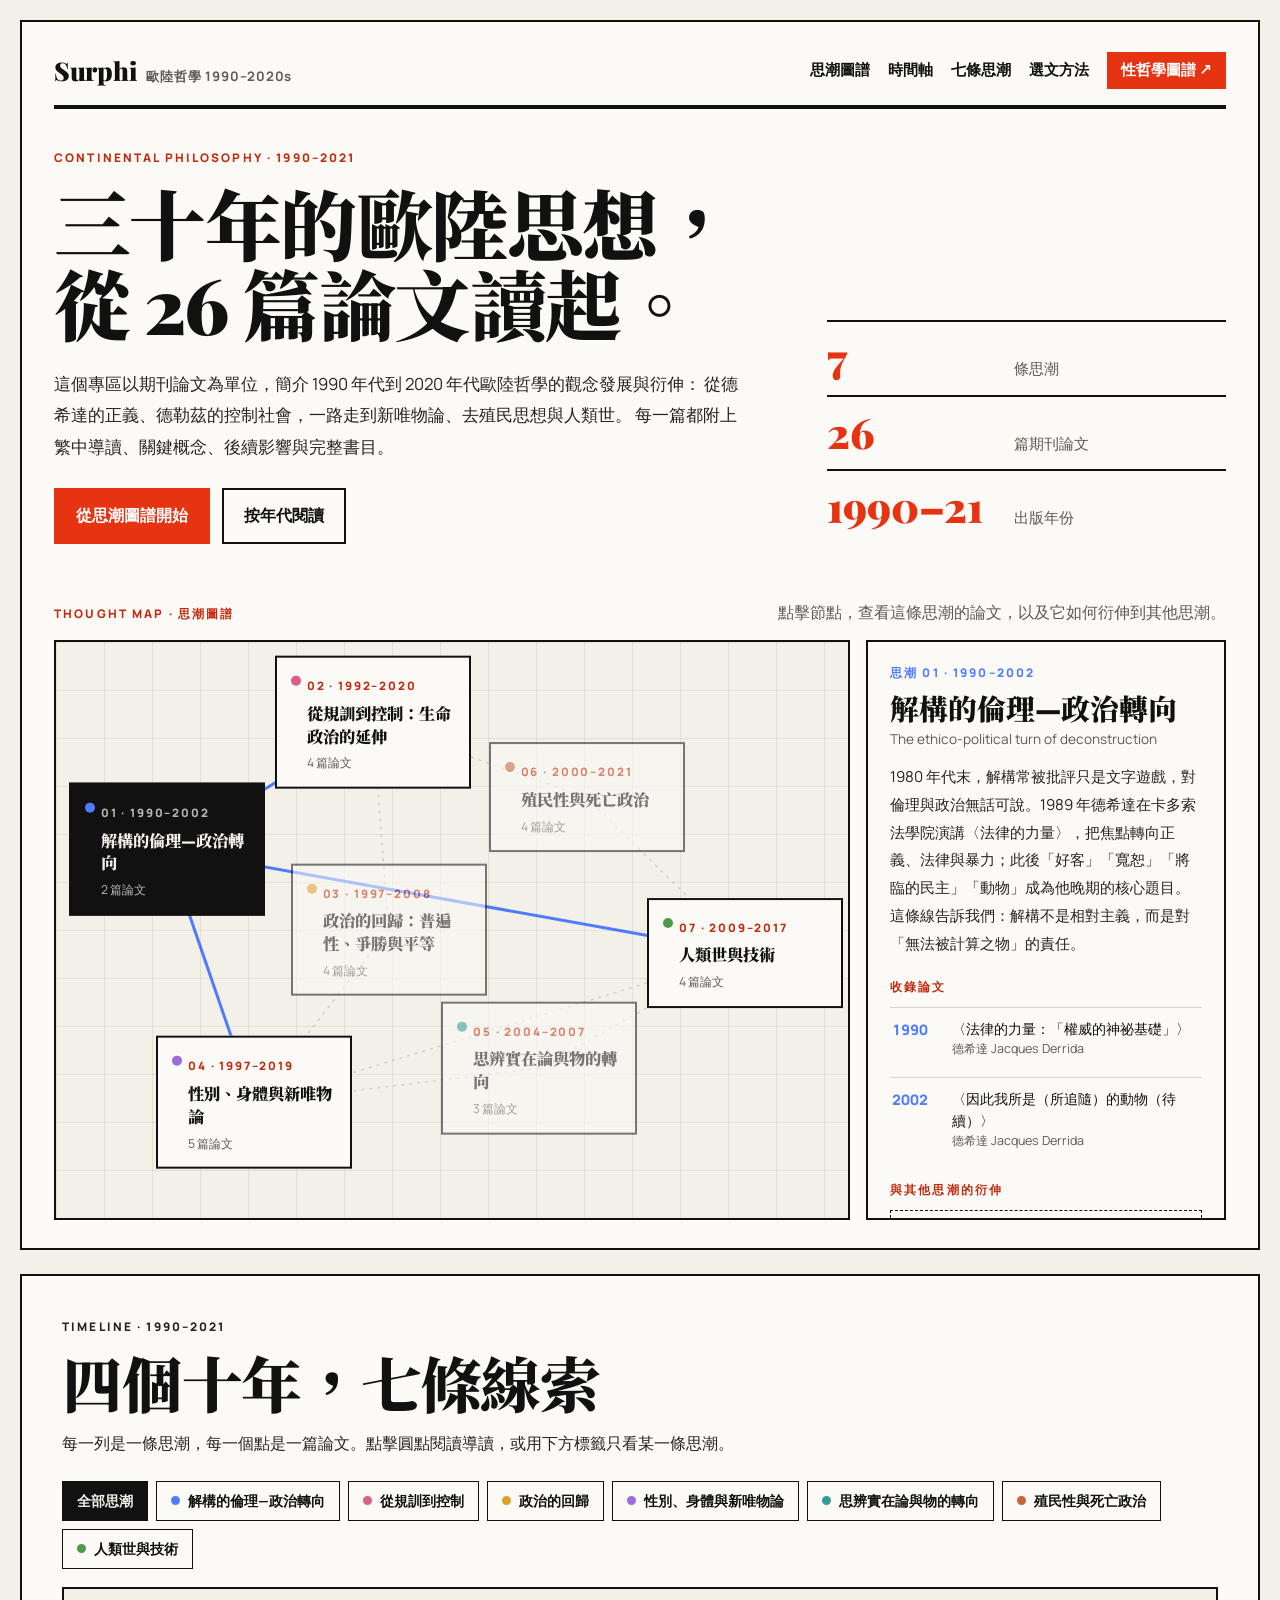
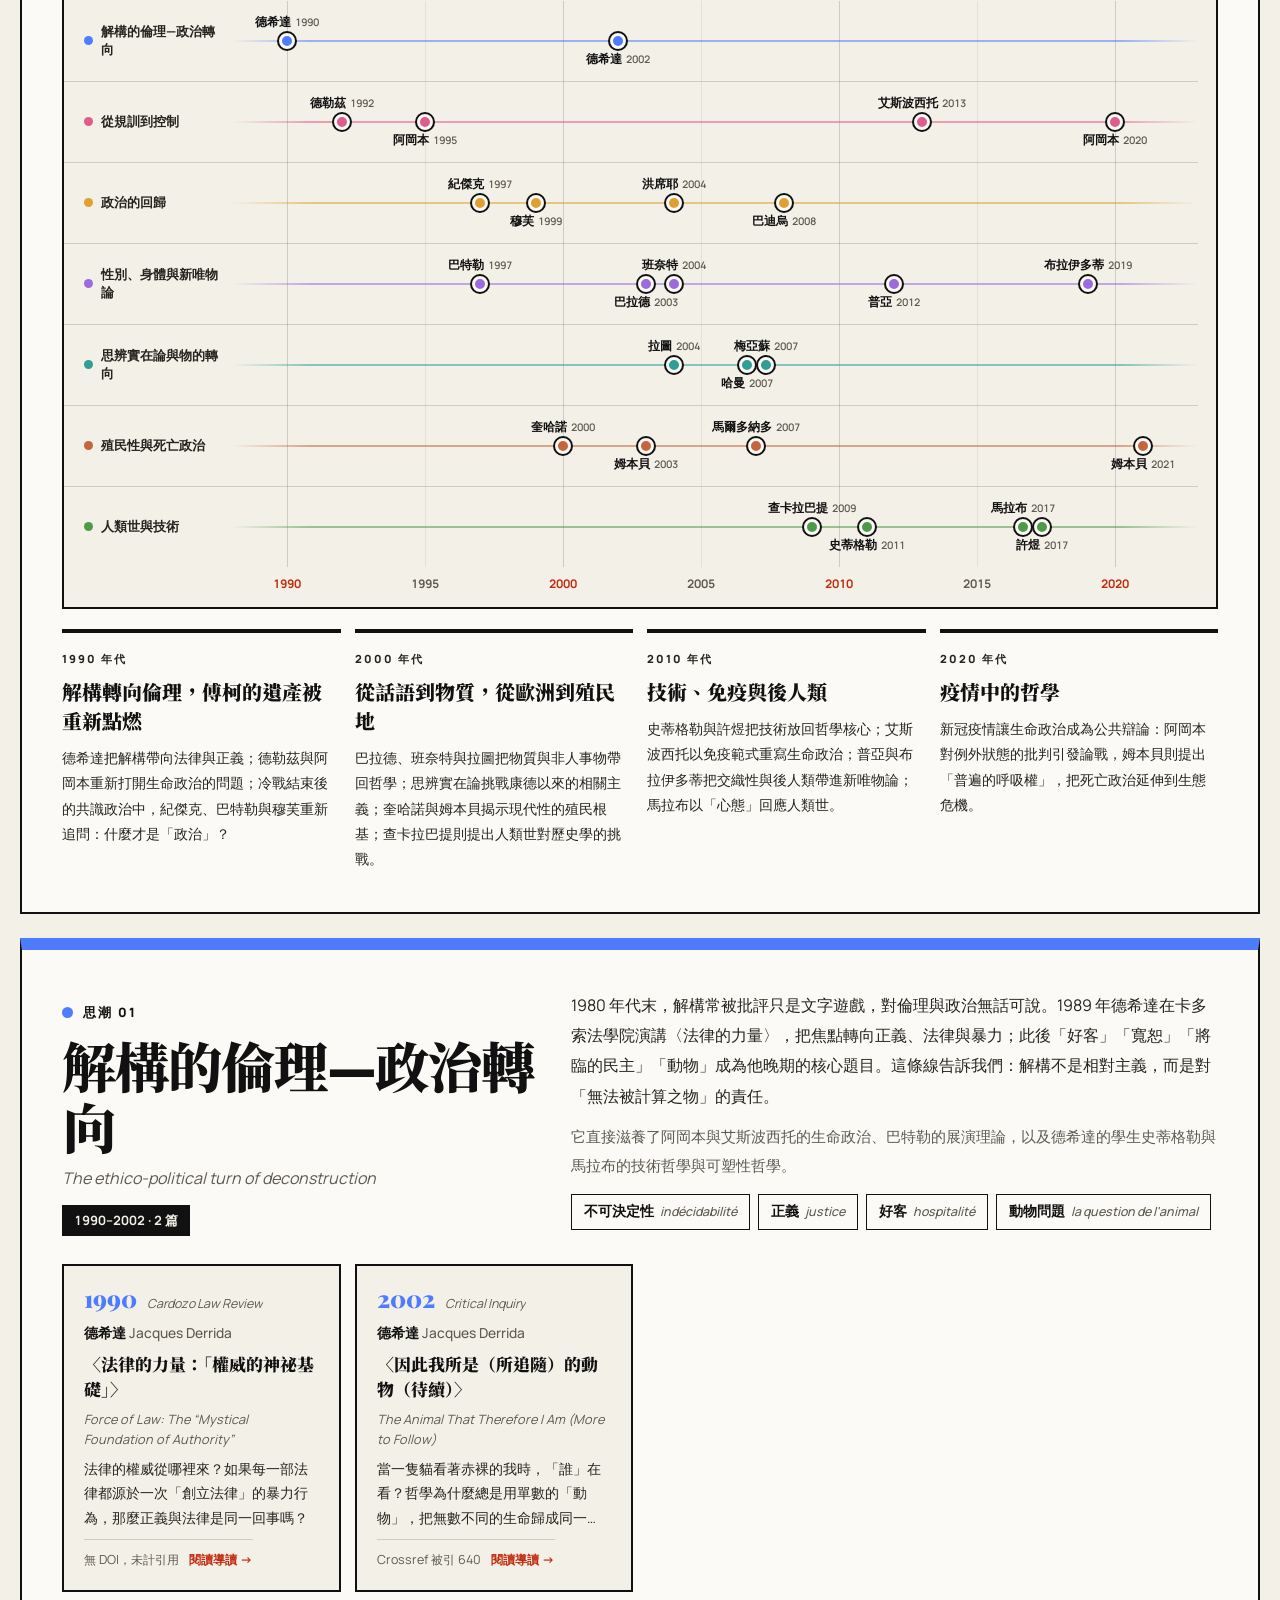
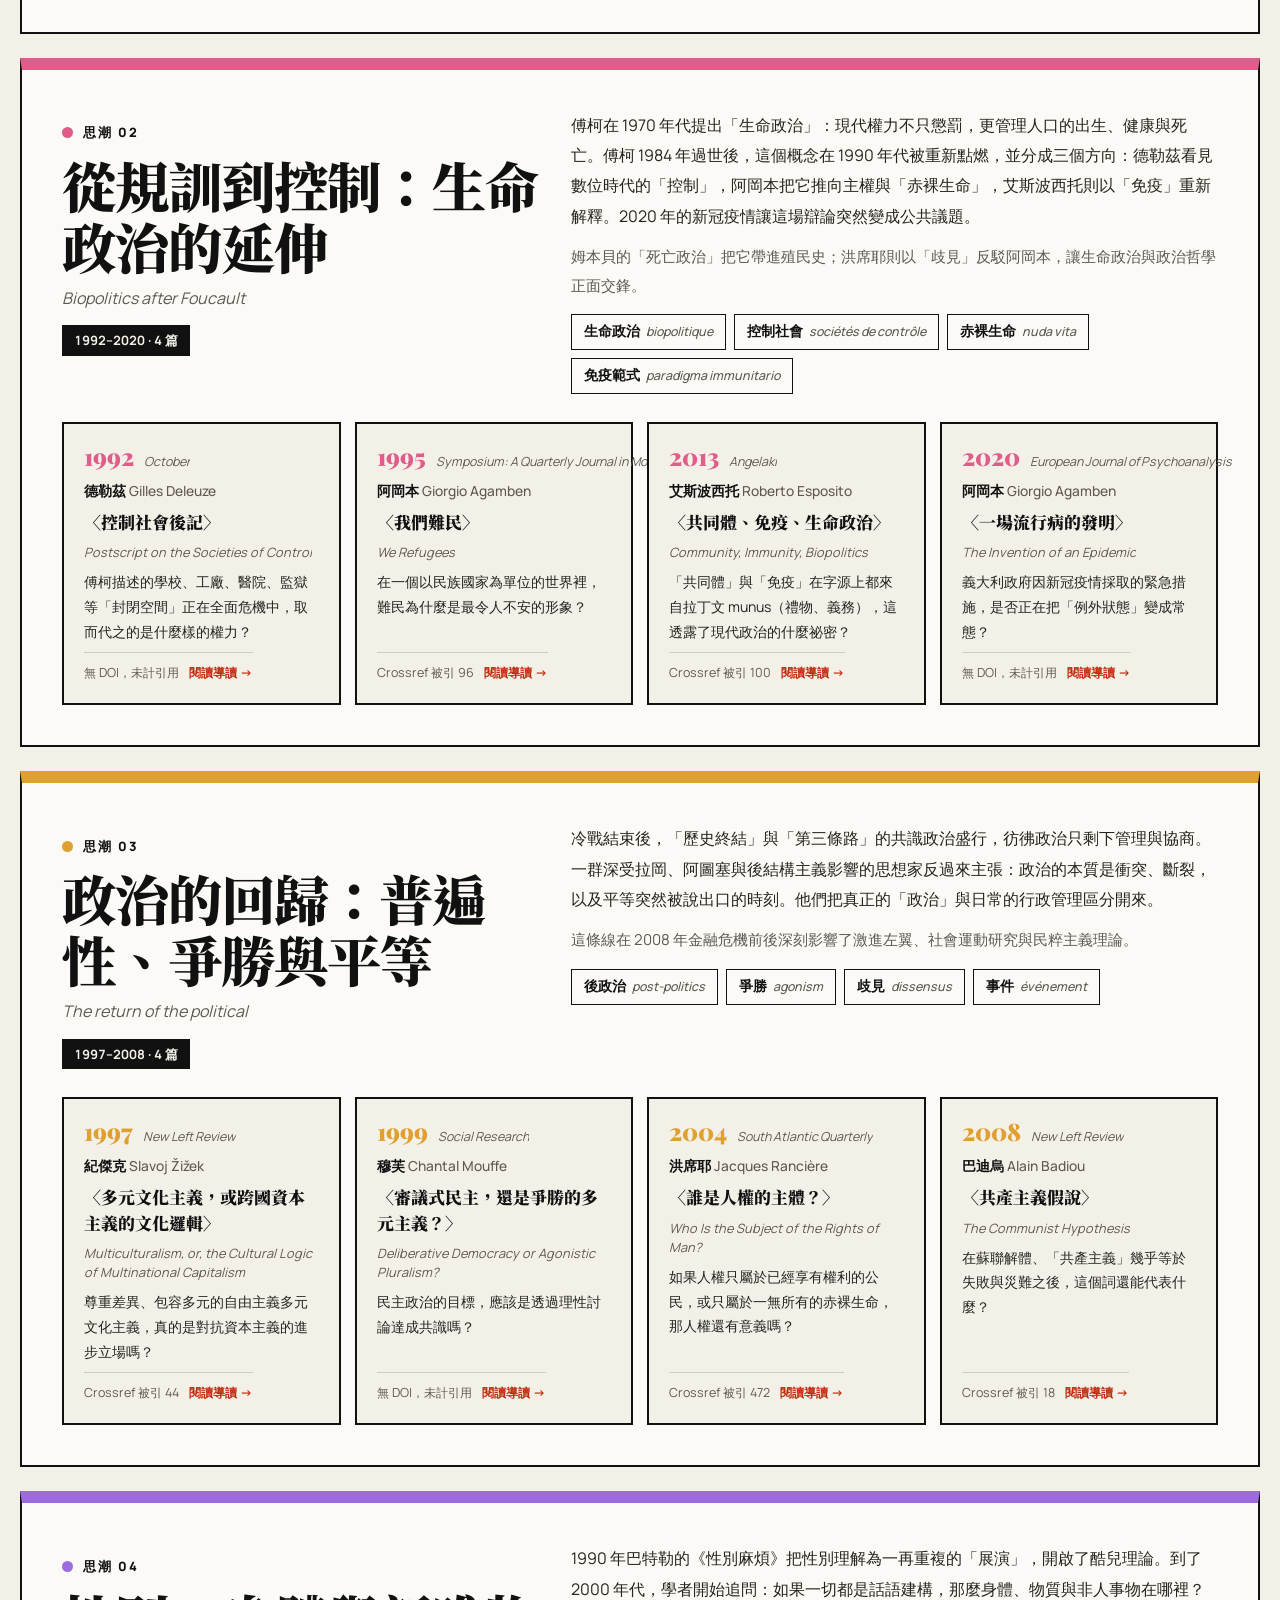
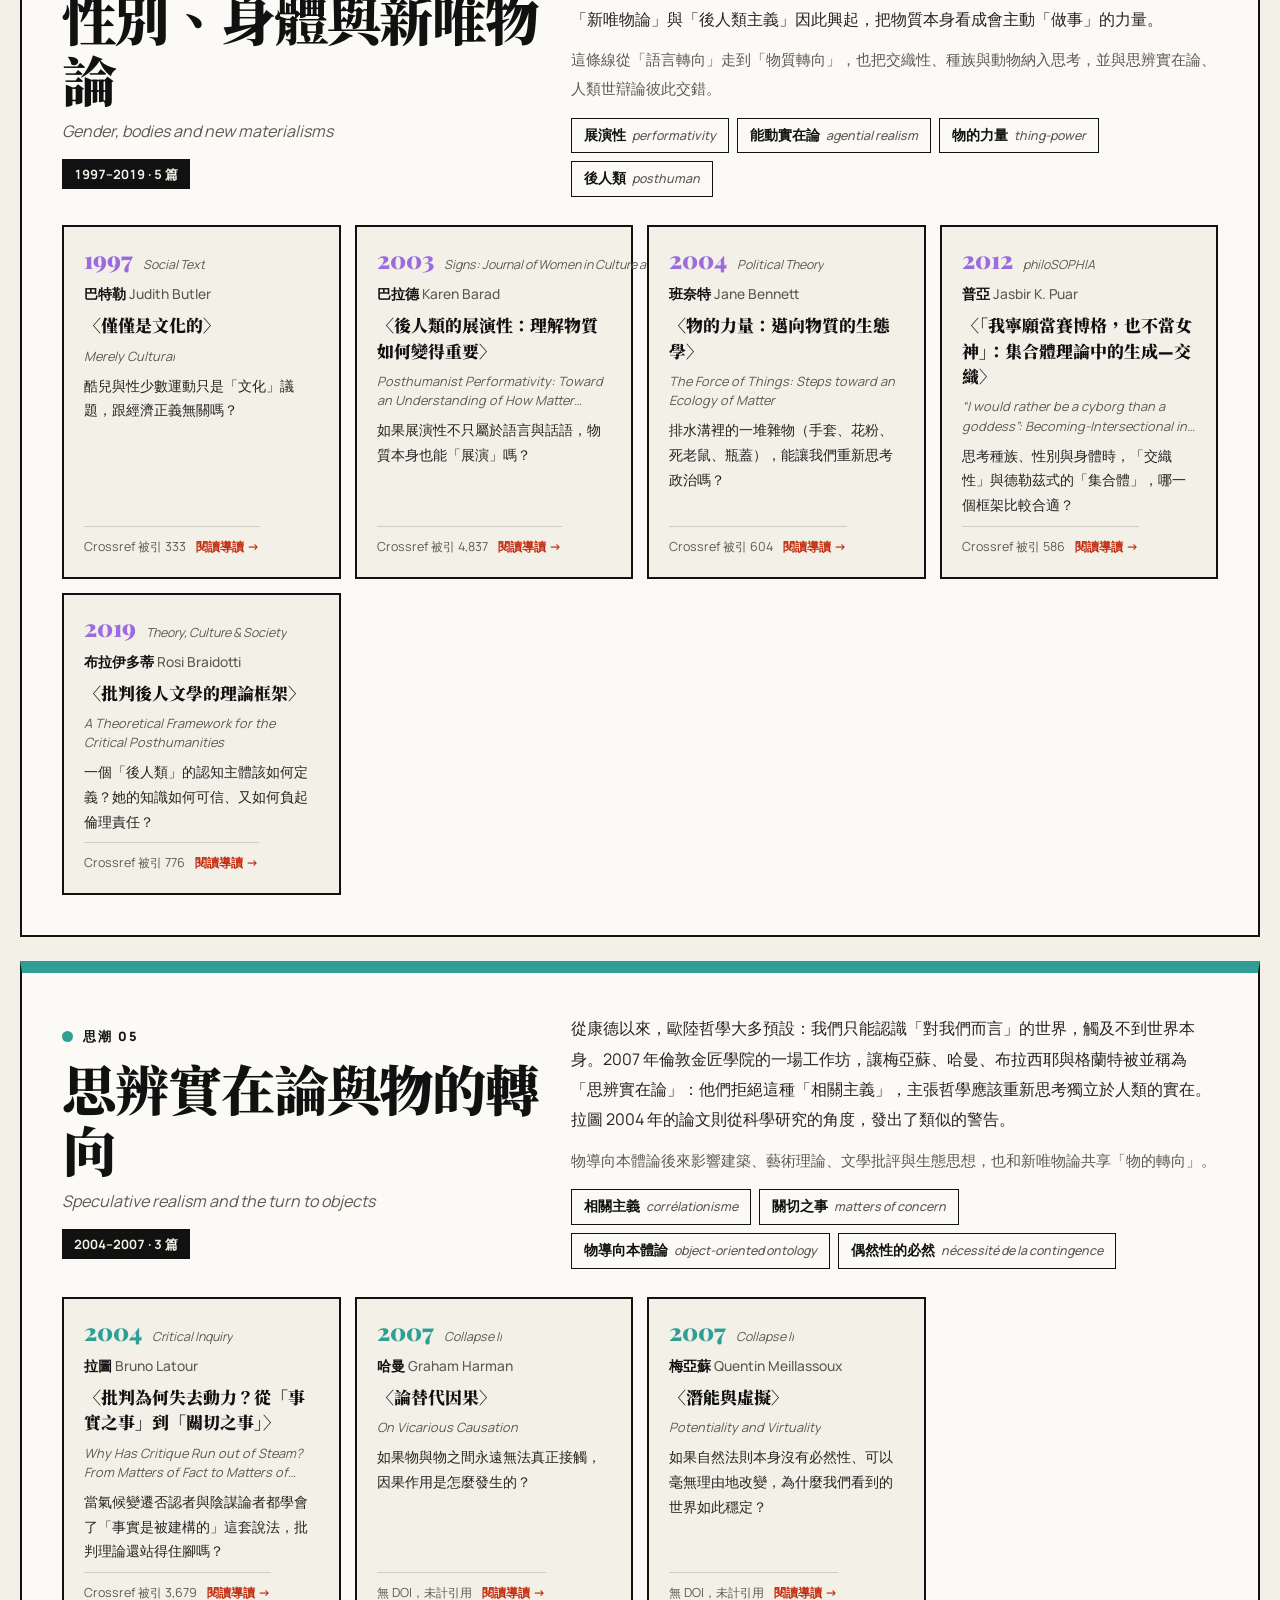
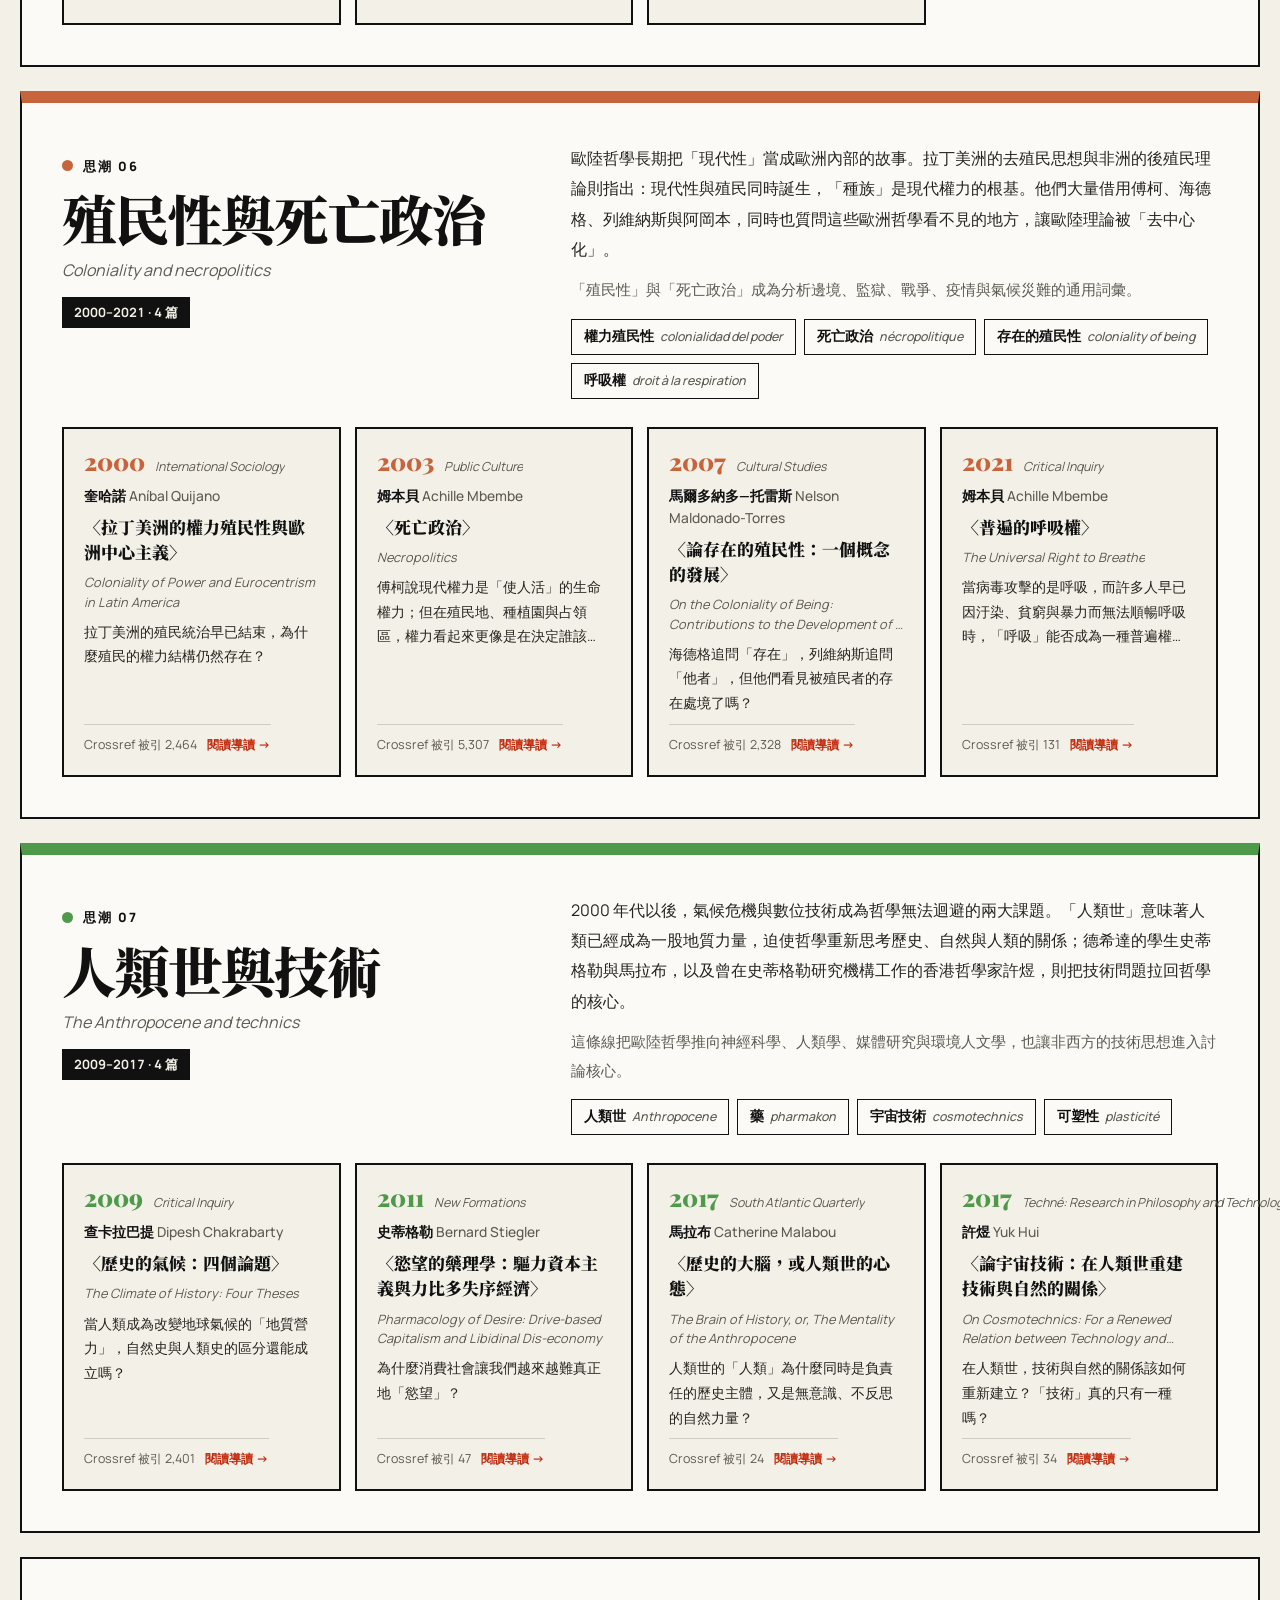
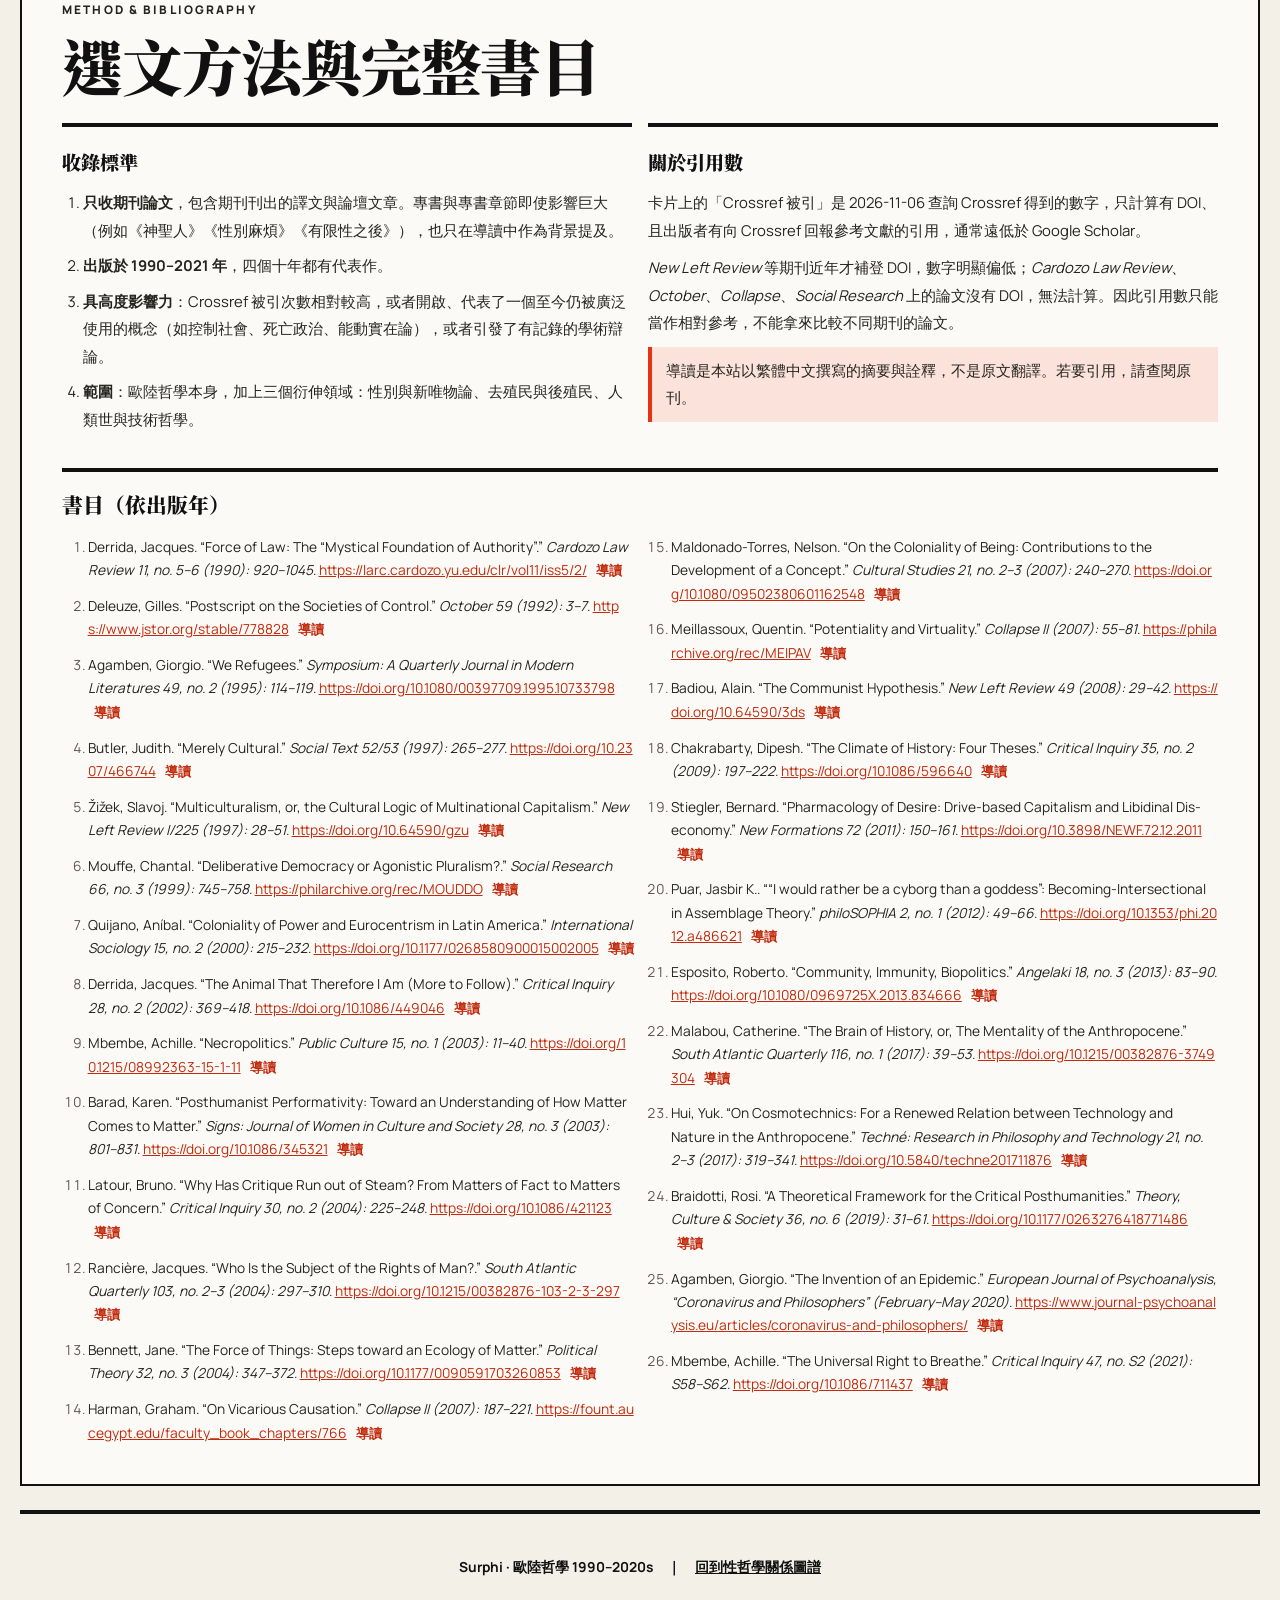
==== commit 8387abd0: "Restyle site in a bold editorial magazine look Replace the liquid-glass skin (blue gradients, froste" ====
--- a/continental/index.html
+++ b/continental/index.html
@@ -7,7 +7,7 @@
   <meta name="description" content="以 26 篇高影響力期刊論文，簡介 1990 年代至 2020 年代歐陸哲學的觀念發展與衍伸：解構、生命政治、政治的回歸、新唯物論、思辨實在論、去殖民與人類世。">
   <link rel="preconnect" href="https://fonts.googleapis.com">
   <link rel="preconnect" href="https://fonts.gstatic.com" crossorigin>
-  <link href="https://fonts.googleapis.com/css2?family=Noto+Serif+TC:wght@400;500;700&family=Manrope:wght@400;500;700;800&display=swap" rel="stylesheet">
+  <link href="https://fonts.googleapis.com/css2?family=Noto+Serif+TC:wght@400;500;700;900&family=Playfair+Display:wght@700;900&family=Manrope:wght@400;500;700;800&display=swap" rel="stylesheet">
   <link rel="stylesheet" href="styles.css">
 </head>
 <body>
--- a/continental/styles.css
+++ b/continental/styles.css
@@ -1,23 +1,67 @@
 /* Surphi｜歐陸哲學 1990–2020s
-   沿用主站的液態玻璃語彙：淺藍漸層、毛玻璃面板、漂浮節點。 */
+   沿用主站的雜誌編輯風：紙色底、墨黑粗框、直角版塊、粗宋體大標、編輯紅強調色；深色模式跟隨系統。 */
 
 :root {
-  --bg: #edf3ff;
-  --bg-deep: #dfe8fb;
-  --line: rgba(255, 255, 255, 0.3);
-  --line-strong: rgba(255, 255, 255, 0.55);
-  --ink: #0d172b;
-  --text: #24314a;
-  --muted: #56637b;
-  --accent: #5d87ff;
-  --accent-deep: #3a5fd0;
-  --shadow: 0 24px 80px rgba(51, 71, 118, 0.18);
-  --shadow-soft: 0 14px 34px rgba(65, 94, 162, 0.13);
-  --radius-xl: 34px;
-  --radius-lg: 26px;
-  --radius-md: 18px;
+  color-scheme: light;
+  --bg: #f3f0e8;
+  --bg-deep: #e9e4d8;
+  --surface: #fbfaf6;
+  --hover: #ebe6da;
+  --ink: #111111;
+  --text: #26241f;
+  --muted: #5e5a52;
+  --line: rgba(17, 17, 17, 0.16);
+  --line-strong: #111111;
+  --grid: rgba(17, 17, 17, 0.07);
+  --accent: #e63312;
+  --accent-deep: #c22a0d;
+  --accent-soft: #fbe3dc;
+  --on-accent: #ffffff;
+  --backdrop: rgba(17, 17, 17, 0.5);
+  --shadow: none;
+  --shadow-soft: none;
+  --radius-xl: 0;
+  --radius-lg: 0;
+  --radius-md: 0;
+  --font-display: "Playfair Display", "Noto Serif TC", "Songti TC", serif;
   --font-serif: "Noto Serif TC", "Songti TC", serif;
   --font-sans: "Manrope", "PingFang TC", "Noto Sans TC", "Microsoft JhengHei", system-ui, sans-serif;
+}
+
+@media (prefers-color-scheme: dark) {
+  :root:not([data-theme="light"]) {
+    color-scheme: dark;
+    --bg: #121110;
+    --bg-deep: #0c0b0a;
+    --surface: #1a1917;
+    --hover: #27251f;
+    --ink: #f3f0e8;
+    --text: #dcd7cc;
+    --muted: #a39d91;
+    --line: rgba(243, 240, 232, 0.18);
+    --line-strong: #f3f0e8;
+    --grid: rgba(243, 240, 232, 0.07);
+    --accent-deep: #ff6b4f;
+    --accent-soft: rgba(230, 51, 18, 0.18);
+    --backdrop: rgba(0, 0, 0, 0.65);
+  }
+}
+
+:root[data-theme="dark"] {
+  color-scheme: dark;
+  --bg: #121110;
+  --bg-deep: #0c0b0a;
+  --surface: #1a1917;
+  --hover: #27251f;
+  --ink: #f3f0e8;
+  --text: #dcd7cc;
+  --muted: #a39d91;
+  --line: rgba(243, 240, 232, 0.18);
+  --line-strong: #f3f0e8;
+  --grid: rgba(243, 240, 232, 0.07);
+  --accent-deep: #ff6b4f;
+  --accent-soft: rgba(230, 51, 18, 0.18);
+  --backdrop: rgba(0, 0, 0, 0.65);
 }
 
 * {
@@ -34,13 +78,7 @@
   color: var(--ink);
   font-family: var(--font-sans);
   line-height: 1.6;
-  background:
-    radial-gradient(circle at 18% 12%, rgba(160, 196, 255, 0.65), transparent 22%),
-    radial-gradient(circle at 80% 8%, rgba(255, 255, 255, 0.85), transparent 18%),
-    radial-gradient(circle at 72% 46%, rgba(192, 230, 255, 0.45), transparent 28%),
-    radial-gradient(circle at 20% 78%, rgba(206, 196, 255, 0.35), transparent 26%),
-    linear-gradient(180deg, var(--bg), var(--bg-deep));
-  background-color: var(--bg);
+  background: var(--bg);
   min-height: 100vh;
   overflow-x: hidden;
 }
@@ -59,6 +97,7 @@
   filter: blur(60px);
   opacity: 0.5;
   pointer-events: none;
+  display: none;
 }
 
 .ambient-a {
@@ -93,19 +132,18 @@
 }
 
 .glass-panel {
-  background: linear-gradient(180deg, rgba(255, 255, 255, 0.3), rgba(255, 255, 255, 0.14));
-  border: 1px solid var(--line);
-  box-shadow: var(--shadow);
-  backdrop-filter: blur(28px) saturate(160%);
-  -webkit-backdrop-filter: blur(28px) saturate(160%);
+  background: var(--surface);
+  border: 2px solid var(--ink);
+  box-shadow: none;
 }
 
 h1,
 h2,
 h3 {
   margin: 0;
-  font-family: var(--font-serif);
+  font-family: var(--font-display);
   color: var(--ink);
+  font-weight: 900;
 }
 
 .eyebrow,
@@ -114,7 +152,7 @@
 .detail-sub,
 .drawer-label {
   text-transform: uppercase;
-  letter-spacing: 0.16em;
+  letter-spacing: 0.18em;
   font-size: 0.74rem;
   color: var(--accent-deep);
   font-weight: 800;
@@ -129,8 +167,8 @@
 /* ───────── Hero ───────── */
 
 .hero {
-  border-radius: var(--radius-xl);
-  padding: 24px;
+  border-radius: 0;
+  padding: 28px 32px;
 }
 
 .topbar {
@@ -138,18 +176,21 @@
   justify-content: space-between;
   align-items: center;
   gap: 18px;
-  margin-bottom: 12px;
+  margin-bottom: 0;
+  padding-bottom: 14px;
+  border-bottom: 4px solid var(--ink);
 }
 
 .brand {
   display: inline-flex;
   align-items: baseline;
   gap: 10px;
-  font-size: 0.85rem;
-  font-weight: 800;
-  letter-spacing: 0.16em;
-  text-transform: uppercase;
+  font-size: 1.6rem;
+  font-weight: 900;
+  letter-spacing: -0.01em;
+  text-transform: none;
   text-decoration: none;
+  font-family: var(--font-display);
 }
 
 .brand small {
@@ -157,7 +198,8 @@
   letter-spacing: 0.06em;
   text-transform: none;
   color: var(--muted);
-  font-weight: 600;
+  font-weight: 700;
+  font-family: var(--font-sans);
 }
 
 .nav-links {
@@ -169,21 +211,22 @@
 
 .nav-links a {
   text-decoration: none;
-  color: var(--muted);
+  color: var(--ink);
   font-size: 0.95rem;
   transition: color 0.3s ease;
+  font-weight: 700;
 }
 
 .nav-links a:hover {
-  color: var(--ink);
+  color: var(--accent-deep);
 }
 
 .nav-links .nav-back {
   padding: 6px 14px;
-  border-radius: 999px;
-  background: rgba(255, 255, 255, 0.45);
-  border: 1px solid var(--line-strong);
-  color: var(--ink);
+  border-radius: 0;
+  background: var(--accent);
+  border: 0;
+  color: var(--on-accent);
 }
 
 .hero-intro {
@@ -191,21 +234,22 @@
   grid-template-columns: minmax(0, 1.3fr) minmax(0, 0.7fr);
   gap: 32px;
   align-items: end;
-  padding: 26px 10px 30px;
+  padding: 40px 0 36px;
 }
 
 h1 {
-  font-size: clamp(2.3rem, 5.2vw, 4.4rem);
-  line-height: 1.1;
-  letter-spacing: -0.03em;
-  margin: 14px 0 20px;
+  font-size: clamp(2.4rem, 6vw, 5.2rem);
+  line-height: 1.04;
+  letter-spacing: -0.02em;
+  margin: 16px 0 24px;
 }
 
 .lead {
-  color: var(--muted);
+  color: var(--text);
   line-height: 1.9;
   max-width: 42em;
   margin: 0;
+  font-size: 1.04rem;
 }
 
 .hero-actions {
@@ -220,30 +264,36 @@
   display: inline-flex;
   align-items: center;
   padding: 13px 20px;
-  border-radius: 999px;
-  border: 0;
+  border-radius: 0;
   font: inherit;
   font-weight: 700;
   text-decoration: none;
   cursor: pointer;
-  transition: transform 0.35s ease, background 0.35s ease, box-shadow 0.35s ease;
+  transition: background 0.25s ease, color 0.25s ease, border-color 0.25s ease;
+  border: 2px solid var(--ink);
 }
 
 .primary-button {
-  color: white;
-  background: linear-gradient(135deg, #5f86f5, #6fb8f2);
-  box-shadow: 0 16px 36px rgba(93, 135, 255, 0.3);
+  color: var(--on-accent);
+  background: var(--accent);
+  box-shadow: none;
+  border-color: var(--accent);
 }
 
 .secondary-button {
   color: var(--ink);
-  background: rgba(255, 255, 255, 0.5);
-  border: 1px solid var(--line-strong);
-}
-
-.primary-button:hover,
+  background: transparent;
+}
+
+.primary-button:hover {
+  background: var(--ink);
+  border-color: var(--ink);
+  color: var(--bg);
+}
+
 .secondary-button:hover {
-  transform: translateY(-3px);
+  background: var(--ink);
+  color: var(--bg);
 }
 
 .hero-stats {
@@ -251,24 +301,27 @@
   margin: 0;
   padding: 0;
   display: grid;
-  gap: 10px;
+  gap: 0;
 }
 
 .hero-stats li {
   display: flex;
   align-items: baseline;
   gap: 12px;
-  padding: 14px 18px;
-  border-radius: 20px;
-  background: rgba(255, 255, 255, 0.36);
-  border: 1px solid var(--line-strong);
+  padding: 14px 0;
+  border-radius: 0;
+  background: none;
+  border: 0;
+  border-top: 2px solid var(--ink);
 }
 
 .hero-stats strong {
-  font-family: var(--font-serif);
-  font-size: 1.9rem;
+  font-family: var(--font-display);
+  font-size: 2.6rem;
   line-height: 1;
   min-width: 4.2em;
+  font-weight: 900;
+  color: var(--accent);
 }
 
 .hero-stats span {
@@ -279,10 +332,10 @@
 /* ───────── Thought map ───────── */
 
 .map-stage {
-  padding: 18px;
-  border-radius: 32px;
-  background: rgba(255, 255, 255, 0.12);
-  border: 1px solid var(--line);
+  padding: 20px 0 0;
+  border-radius: 0;
+  background: none;
+  border: 0;
 }
 
 .stage-copy {
@@ -291,7 +344,7 @@
   align-items: baseline;
   flex-wrap: wrap;
   gap: 8px 16px;
-  padding: 6px 6px 14px;
+  padding: 0 0 14px;
 }
 
 .stage-copy p {
@@ -308,11 +361,9 @@
 .map-canvas {
   position: relative;
   min-height: 580px;
-  border-radius: 28px;
-  background:
-    radial-gradient(circle at 50% 50%, rgba(255, 255, 255, 0.36), rgba(255, 255, 255, 0.1)),
-    linear-gradient(180deg, rgba(255, 255, 255, 0.14), rgba(255, 255, 255, 0.08));
-  border: 1px solid rgba(255, 255, 255, 0.36);
+  border-radius: 0;
+  background: var(--bg);
+  border: 2px solid var(--ink);
   overflow: hidden;
 }
 
@@ -320,30 +371,14 @@
   content: "";
   position: absolute;
   inset: 0;
-  background:
-    linear-gradient(rgba(255, 255, 255, 0.13) 1px, transparent 1px),
-    linear-gradient(90deg, rgba(255, 255, 255, 0.12) 1px, transparent 1px);
-  background-size: 60px 60px;
-  mask-image: radial-gradient(circle at center, black 55%, transparent 100%);
-  -webkit-mask-image: radial-gradient(circle at center, black 55%, transparent 100%);
+  background: linear-gradient(var(--grid) 1px, transparent 1px),
+    linear-gradient(90deg, var(--grid) 1px, transparent 1px);
+  background-size: 48px 48px;
   pointer-events: none;
 }
 
 .map-canvas::before {
-  content: "";
-  position: absolute;
-  inset: 0;
-  background:
-    radial-gradient(circle at 16% 18%, rgba(255, 255, 255, 0.9) 0 2px, transparent 3px),
-    radial-gradient(circle at 23% 52%, rgba(255, 255, 255, 0.7) 0 1.5px, transparent 3px),
-    radial-gradient(circle at 48% 34%, rgba(255, 255, 255, 0.75) 0 1.5px, transparent 3px),
-    radial-gradient(circle at 54% 88%, rgba(255, 255, 255, 0.65) 0 1.4px, transparent 3px),
-    radial-gradient(circle at 76% 12%, rgba(255, 255, 255, 0.78) 0 1.7px, transparent 3px),
-    radial-gradient(circle at 80% 78%, rgba(255, 255, 255, 0.92) 0 2px, transparent 3px),
-    radial-gradient(circle at 92% 30%, rgba(255, 255, 255, 0.68) 0 1.5px, transparent 3px),
-    radial-gradient(circle at 8% 90%, rgba(255, 255, 255, 0.72) 0 1.8px, transparent 3px);
-  opacity: 0.85;
-  pointer-events: none;
+  display: none;
 }
 
 .map-lines {
@@ -355,23 +390,23 @@
 
 .map-edge {
   fill: none;
-  stroke: rgba(255, 255, 255, 0.85);
-  stroke-width: 1.6;
-  stroke-linecap: round;
-  stroke-dasharray: 2 5;
-  opacity: 0.75;
+  stroke: var(--ink);
+  stroke-width: 1.4;
+  stroke-linecap: butt;
+  stroke-dasharray: 3 5;
+  opacity: 0.4;
   transition: stroke 0.45s ease, opacity 0.45s ease, stroke-width 0.45s ease;
 }
 
 .map-edge.is-active {
   stroke: var(--c, var(--accent));
-  stroke-width: 2.6;
+  stroke-width: 3;
   stroke-dasharray: none;
-  opacity: 0.9;
+  opacity: 1;
 }
 
 .map-edge.is-dim {
-  opacity: 0.3;
+  opacity: 0.15;
 }
 
 .map-node {
@@ -383,45 +418,44 @@
   width: min(196px, 25%);
   padding: 14px 16px 14px 30px;
   text-align: left;
-  border-radius: 20px;
-  border: 1px solid rgba(255, 255, 255, 0.5);
-  background: linear-gradient(180deg, rgba(255, 255, 255, 0.5), rgba(255, 255, 255, 0.26));
-  box-shadow: 0 20px 44px rgba(65, 94, 162, 0.14);
-  backdrop-filter: blur(16px);
-  -webkit-backdrop-filter: blur(16px);
+  border-radius: 0;
+  border: 2px solid var(--ink);
+  background: var(--surface);
+  box-shadow: none;
   color: var(--ink);
   font: inherit;
   cursor: pointer;
-  animation: floatNode 8s ease-in-out infinite;
+  animation: none;
   animation-delay: var(--delay, 0s);
-  transition: box-shadow 0.45s ease, border-color 0.45s ease, background 0.45s ease, opacity 0.45s ease;
+  transition: background 0.25s ease, color 0.25s ease, opacity 0.25s ease;
 }
 
 .map-node::before {
   content: "";
   position: absolute;
-  width: 9px;
-  height: 9px;
+  width: 10px;
+  height: 10px;
   left: 14px;
   top: 18px;
   border-radius: 50%;
   background: var(--c);
-  box-shadow: 0 0 14px var(--c);
+  box-shadow: none;
 }
 
 .node-no {
   font-size: 0.72rem;
   letter-spacing: 0.16em;
   font-weight: 800;
-  color: var(--muted);
+  color: var(--accent-deep);
 }
 
 .map-node strong {
   display: block;
   margin-top: 4px;
-  font-family: var(--font-serif);
-  font-size: 0.98rem;
+  font-family: var(--font-display);
+  font-size: 1.02rem;
   line-height: 1.4;
+  font-weight: 900;
 }
 
 .node-meta {
@@ -432,32 +466,39 @@
 }
 
 .map-node:hover {
-  border-color: rgba(255, 255, 255, 0.9);
-  box-shadow: 0 24px 54px rgba(65, 94, 162, 0.2);
+  box-shadow: none;
+  background: var(--hover);
 }
 
 .map-node.active {
-  background: linear-gradient(180deg, rgba(255, 255, 255, 0.86), rgba(255, 255, 255, 0.55));
-  border-color: var(--c);
-  box-shadow: 0 24px 54px rgba(65, 94, 162, 0.24), 0 0 0 3px rgba(255, 255, 255, 0.5);
+  background: var(--ink);
+  border-color: var(--ink);
+  box-shadow: none;
+  color: var(--bg);
+}
+
+.map-node.active .node-no,
+.map-node.active .node-meta {
+  color: inherit;
+  opacity: 0.75;
 }
 
 .map-node.is-dim {
-  opacity: 0.62;
+  opacity: 0.55;
 }
 
 .map-detail {
-  border-radius: 28px;
+  border-radius: 0;
   padding: 22px;
   max-height: 580px;
   overflow-y: auto;
-  background: linear-gradient(180deg, rgba(255, 255, 255, 0.56), rgba(255, 255, 255, 0.26));
-  box-shadow: var(--shadow-soft);
+  background: var(--surface);
+  box-shadow: none;
 }
 
 .map-detail h2 {
-  font-size: 1.55rem;
-  line-height: 1.3;
+  font-size: 1.8rem;
+  line-height: 1.2;
   margin: 8px 0 4px;
 }
 
@@ -493,19 +534,19 @@
   gap: 10px;
   align-items: start;
   text-align: left;
-  padding: 10px 12px;
-  border-radius: 14px;
-  background: rgba(255, 255, 255, 0.46);
-  border: 1px solid var(--line-strong);
+  padding: 10px 2px;
+  border-radius: 0;
+  background: transparent;
+  border: 0;
   color: var(--ink);
   font: inherit;
   cursor: pointer;
-  transition: transform 0.3s ease, background 0.3s ease;
+  transition: background 0.25s ease;
+  border-top: 1px solid var(--line);
 }
 
 .paper-pill:hover {
-  transform: translateX(3px);
-  background: rgba(255, 255, 255, 0.75);
+  background: var(--hover);
 }
 
 .pill-year {
@@ -531,9 +572,9 @@
   width: 100%;
   text-align: left;
   padding: 10px 12px;
-  border-radius: 14px;
-  border: 1px dashed rgba(255, 255, 255, 0.85);
-  background: rgba(255, 255, 255, 0.24);
+  border-radius: 0;
+  border: 1px dashed var(--ink);
+  background: transparent;
   font: inherit;
   font-size: 0.86rem;
   line-height: 1.65;
@@ -543,7 +584,7 @@
 }
 
 .link-item:hover {
-  background: rgba(255, 255, 255, 0.6);
+  background: var(--hover);
 }
 
 .link-item b {
@@ -568,7 +609,8 @@
   margin-top: 16px;
   color: var(--accent-deep);
   font-weight: 700;
-  text-decoration: none;
+  text-decoration: underline;
+  text-underline-offset: 3px;
 }
 
 .text-link:hover {
@@ -579,8 +621,8 @@
 
 .section {
   margin-top: 24px;
-  padding: 34px;
-  border-radius: var(--radius-xl);
+  padding: 40px;
+  border-radius: 0;
 }
 
 .section-heading {
@@ -588,12 +630,14 @@
 }
 
 .section-heading h2 {
-  font-size: clamp(1.8rem, 3.6vw, 2.8rem);
+  font-size: clamp(2.2rem, 5vw, 3.8rem);
   margin: 12px 0 14px;
+  line-height: 1.08;
+  letter-spacing: -0.02em;
 }
 
 .section-heading p {
-  color: var(--muted);
+  color: var(--text);
   line-height: 1.85;
   margin: 0;
 }
@@ -610,18 +654,19 @@
   align-items: center;
   gap: 8px;
   padding: 8px 14px;
-  border-radius: 999px;
-  border: 1px solid var(--line-strong);
-  background: rgba(255, 255, 255, 0.36);
+  border-radius: 0;
+  border: 1px solid var(--ink);
+  background: transparent;
   color: var(--ink);
   font: inherit;
   font-size: 0.86rem;
   cursor: pointer;
-  transition: background 0.3s ease, border-color 0.3s ease, box-shadow 0.3s ease;
+  transition: background 0.25s ease, color 0.25s ease;
+  font-weight: 700;
 }
 
 .chip:hover {
-  background: rgba(255, 255, 255, 0.65);
+  background: var(--hover);
 }
 
 a.chip {
@@ -629,10 +674,11 @@
 }
 
 .chip[aria-pressed="true"] {
-  background: rgba(255, 255, 255, 0.88);
-  border-color: var(--c, var(--accent));
-  box-shadow: 0 8px 20px rgba(65, 94, 162, 0.14);
+  background: var(--ink);
+  border-color: var(--ink);
+  box-shadow: none;
   font-weight: 700;
+  color: var(--bg);
 }
 
 /* ───────── Timeline ───────── */
@@ -640,9 +686,9 @@
 .timeline-scroll {
   overflow-x: auto;
   padding-bottom: 6px;
-  border-radius: 24px;
-  background: rgba(255, 255, 255, 0.18);
-  border: 1px solid var(--line);
+  border-radius: 0;
+  background: var(--bg);
+  border: 2px solid var(--ink);
 }
 
 .timeline {
@@ -667,11 +713,11 @@
   bottom: 0;
   left: var(--x);
   width: 1px;
-  background: rgba(255, 255, 255, 0.55);
+  background: var(--grid);
 }
 
 .grid-line.is-decade {
-  background: rgba(58, 95, 208, 0.22);
+  background: var(--line);
 }
 
 .lane {
@@ -681,7 +727,7 @@
 }
 
 .lane + .lane {
-  border-top: 1px solid rgba(255, 255, 255, 0.4);
+  border-top: 1px solid var(--line);
 }
 
 .lane.is-dim {
@@ -723,7 +769,7 @@
   height: 2px;
   margin-top: -1px;
   background: linear-gradient(90deg, transparent, var(--c) 8%, var(--c) 92%, transparent);
-  opacity: 0.28;
+  opacity: 0.55;
 }
 
 .t-dot {
@@ -747,9 +793,10 @@
   inset: 7px;
   border-radius: 50%;
   background: var(--c);
-  border: 3px solid rgba(255, 255, 255, 0.95);
-  box-shadow: 0 4px 12px rgba(30, 50, 100, 0.25);
+  border: 3px solid var(--surface);
+  box-shadow: none;
   transition: transform 0.3s ease;
+  outline: 2px solid var(--ink);
 }
 
 .t-dot:hover::before,
@@ -812,10 +859,11 @@
 }
 
 .decade-card {
-  padding: 20px;
-  border-radius: 22px;
-  background: rgba(255, 255, 255, 0.32);
-  border: 1px solid var(--line-strong);
+  padding: 16px 0 0;
+  border-radius: 0;
+  background: transparent;
+  border: 0;
+  border-top: 4px solid var(--ink);
 }
 
 .decade-card .eyebrow {
@@ -823,7 +871,7 @@
 }
 
 .decade-card h3 {
-  font-size: 1.08rem;
+  font-size: 1.25rem;
   line-height: 1.45;
   margin: 8px 0 10px;
 }
@@ -832,7 +880,7 @@
   margin: 0;
   font-size: 0.88rem;
   line-height: 1.8;
-  color: var(--muted);
+  color: var(--text);
 }
 
 .decade-papers {
@@ -848,9 +896,10 @@
 
 .theme-section {
   margin-top: 24px;
-  padding: 34px;
-  border-radius: var(--radius-xl);
+  padding: 40px;
+  border-radius: 0;
   scroll-margin-top: 16px;
+  border-top: 12px solid var(--c);
 }
 
 .theme-header {
@@ -867,19 +916,20 @@
   font-size: 0.8rem;
   font-weight: 800;
   letter-spacing: 0.16em;
-  color: var(--muted);
+  color: var(--ink);
 }
 
 .theme-no .swatch {
   width: 11px;
   height: 11px;
-  box-shadow: 0 0 14px var(--c);
+  box-shadow: none;
 }
 
 .theme-header h2 {
-  font-size: clamp(1.7rem, 3.2vw, 2.5rem);
-  line-height: 1.25;
+  font-size: clamp(2rem, 4.4vw, 3.4rem);
+  line-height: 1.12;
   margin: 12px 0 8px;
+  letter-spacing: -0.02em;
 }
 
 .theme-orig {
@@ -892,12 +942,13 @@
   display: inline-block;
   margin-top: 14px;
   padding: 5px 12px;
-  border-radius: 999px;
+  border-radius: 0;
   font-size: 0.8rem;
   font-weight: 700;
   font-variant-numeric: tabular-nums;
-  background: rgba(255, 255, 255, 0.5);
-  border: 1px solid var(--line-strong);
+  background: var(--ink);
+  border: 0;
+  color: var(--bg);
 }
 
 .theme-body p {
@@ -925,9 +976,9 @@
   align-items: baseline;
   gap: 6px;
   padding: 6px 12px;
-  border-radius: 999px;
-  background: rgba(255, 255, 255, 0.46);
-  border: 1px solid var(--line-strong);
+  border-radius: 0;
+  background: transparent;
+  border: 1px solid var(--ink);
   font-size: 0.85rem;
   font-weight: 700;
 }
@@ -953,20 +1004,20 @@
   height: 100%;
   padding: 20px;
   text-align: left;
-  border-radius: 24px;
-  background: linear-gradient(180deg, rgba(255, 255, 255, 0.5), rgba(255, 255, 255, 0.26));
-  border: 1px solid var(--line-strong);
-  box-shadow: var(--shadow-soft);
+  border-radius: 0;
+  background: var(--bg);
+  border: 2px solid var(--ink);
+  box-shadow: none;
   color: var(--ink);
   font: inherit;
   cursor: pointer;
-  transition: transform 0.4s ease, box-shadow 0.4s ease, background 0.4s ease;
+  transition: transform 0.25s ease, background 0.25s ease;
 }
 
 .paper-card:hover {
-  transform: translateY(-4px);
-  background: linear-gradient(180deg, rgba(255, 255, 255, 0.72), rgba(255, 255, 255, 0.4));
-  box-shadow: 0 22px 48px rgba(65, 94, 162, 0.2);
+  transform: translateY(-3px);
+  background: var(--hover);
+  box-shadow: none;
 }
 
 .card-meta {
@@ -977,9 +1028,9 @@
 }
 
 .card-year {
-  font-family: var(--font-serif);
+  font-family: var(--font-display);
   font-size: 1.5rem;
-  font-weight: 700;
+  font-weight: 900;
   line-height: 1;
   color: var(--c);
   font-variant-numeric: tabular-nums;
@@ -1006,9 +1057,9 @@
 }
 
 .card-title {
-  font-family: var(--font-serif);
+  font-family: var(--font-display);
   font-size: 1.06rem;
-  font-weight: 700;
+  font-weight: 900;
   line-height: 1.5;
 }
 
@@ -1042,7 +1093,7 @@
   gap: 10px;
   font-size: 0.78rem;
   color: var(--muted);
-  border-top: 1px solid rgba(255, 255, 255, 0.6);
+  border-top: 1px solid var(--line);
 }
 
 .card-foot b {
@@ -1060,10 +1111,11 @@
 }
 
 .method-card {
-  padding: 24px;
-  border-radius: 24px;
-  background: rgba(255, 255, 255, 0.32);
-  border: 1px solid var(--line-strong);
+  padding: 20px 0 0;
+  border-radius: 0;
+  background: transparent;
+  border: 0;
+  border-top: 4px solid var(--ink);
 }
 
 .method-card h3 {
@@ -1093,14 +1145,16 @@
 
 .method-note {
   padding: 10px 14px;
-  border-radius: 14px;
-  background: rgba(255, 255, 255, 0.5);
-  border-left: 3px solid var(--accent);
+  border-radius: 0;
+  background: var(--accent-soft);
+  border-left: 4px solid var(--accent);
 }
 
 .biblio-title {
   margin: 34px 0 14px;
   font-size: 1.3rem;
+  padding-top: 16px;
+  border-top: 4px solid var(--ink);
 }
 
 .biblio {
@@ -1142,9 +1196,12 @@
 
 .site-footer {
   text-align: center;
-  color: var(--muted);
+  color: var(--ink);
   font-size: 0.86rem;
   padding: 28px 12px 8px;
+  margin-top: 24px;
+  border-top: 4px solid var(--ink);
+  font-weight: 700;
 }
 
 /* ───────── Drawer ───────── */
@@ -1170,20 +1227,16 @@
 }
 
 .drawer::backdrop {
-  background: rgba(20, 34, 70, 0.26);
-  backdrop-filter: blur(6px);
-  -webkit-backdrop-filter: blur(6px);
+  background: var(--backdrop);
 }
 
 .drawer-inner {
   height: 100%;
   overflow-y: auto;
   padding: 26px 32px 40px;
-  background: linear-gradient(180deg, rgba(247, 250, 255, 0.94), rgba(232, 240, 255, 0.92));
-  backdrop-filter: blur(30px) saturate(150%);
-  -webkit-backdrop-filter: blur(30px) saturate(150%);
-  border-left: 1px solid rgba(255, 255, 255, 0.8);
-  box-shadow: -30px 0 80px rgba(40, 60, 120, 0.2);
+  background: var(--surface);
+  border-left: 4px solid var(--ink);
+  box-shadow: none;
 }
 
 .drawer-top {
@@ -1199,8 +1252,8 @@
   height: 40px;
   flex: none;
   border-radius: 50%;
-  border: 1px solid rgba(13, 23, 43, 0.12);
-  background: rgba(255, 255, 255, 0.8);
+  border: 2px solid var(--ink);
+  background: transparent;
   font-size: 1.3rem;
   line-height: 1;
   color: var(--ink);
@@ -1208,7 +1261,8 @@
 }
 
 .close-button:hover {
-  background: white;
+  background: var(--ink);
+  color: var(--bg);
 }
 
 .drawer-meta {
@@ -1224,8 +1278,8 @@
 }
 
 .drawer h2 {
-  font-size: clamp(1.5rem, 3vw, 2rem);
-  line-height: 1.35;
+  font-size: clamp(1.8rem, 3.6vw, 2.6rem);
+  line-height: 1.15;
   margin: 10px 0 8px;
 }
 
@@ -1239,9 +1293,9 @@
 .cite-box {
   margin-top: 18px;
   padding: 16px 18px;
-  border-radius: 18px;
-  background: rgba(255, 255, 255, 0.7);
-  border: 1px solid rgba(255, 255, 255, 0.95);
+  border-radius: 0;
+  background: var(--bg);
+  border: 1px solid var(--ink);
   font-size: 0.88rem;
   line-height: 1.7;
 }
@@ -1268,9 +1322,9 @@
   align-items: center;
   gap: 6px;
   padding: 8px 14px;
-  border-radius: 999px;
-  background: linear-gradient(135deg, #5f86f5, #6fb8f2);
-  color: white;
+  border-radius: 0;
+  background: var(--accent);
+  color: var(--on-accent);
   text-decoration: none;
   font-weight: 700;
   font-size: 0.84rem;
@@ -1292,9 +1346,9 @@
 .drawer-question {
   margin: 0;
   padding: 16px 18px;
-  border-radius: 18px;
-  background: rgba(255, 255, 255, 0.55);
-  border-left: 3px solid var(--c);
+  border-radius: 0;
+  background: var(--bg);
+  border-left: 6px solid var(--c);
   font-family: var(--font-serif);
   font-size: 1.05rem;
   line-height: 1.8;
@@ -1331,15 +1385,15 @@
   gap: 12px;
   margin-top: 32px;
   padding-top: 18px;
-  border-top: 1px solid rgba(13, 23, 43, 0.08);
+  border-top: 2px solid var(--ink);
 }
 
 .drawer-nav button {
   max-width: 48%;
   padding: 10px 14px;
-  border-radius: 14px;
-  border: 1px solid rgba(255, 255, 255, 0.95);
-  background: rgba(255, 255, 255, 0.6);
+  border-radius: 0;
+  border: 1px solid var(--ink);
+  background: transparent;
   font: inherit;
   font-size: 0.82rem;
   line-height: 1.5;
@@ -1354,7 +1408,7 @@
 }
 
 .drawer-nav button:hover {
-  background: white;
+  background: var(--hover);
 }
 
 .drawer-nav small {
@@ -1483,7 +1537,7 @@
   .hero,
   .section,
   .theme-section {
-    border-radius: 26px;
+    border-radius: 0;
   }
 
   .hero {
@@ -1518,7 +1572,7 @@
 
   .map-stage {
     padding: 12px;
-    border-radius: 24px;
+    border-radius: 0;
   }
 
   /* 手機版：不縮小圖譜，改成可點選的節點清單 */
@@ -1582,8 +1636,8 @@
 
   .drawer-inner {
     border-left: 0;
-    border-top: 1px solid rgba(255, 255, 255, 0.85);
-    border-radius: 26px 26px 0 0;
+    border-top: 4px solid var(--ink);
+    border-radius: 0;
     padding: 20px 18px 36px;
   }
 }
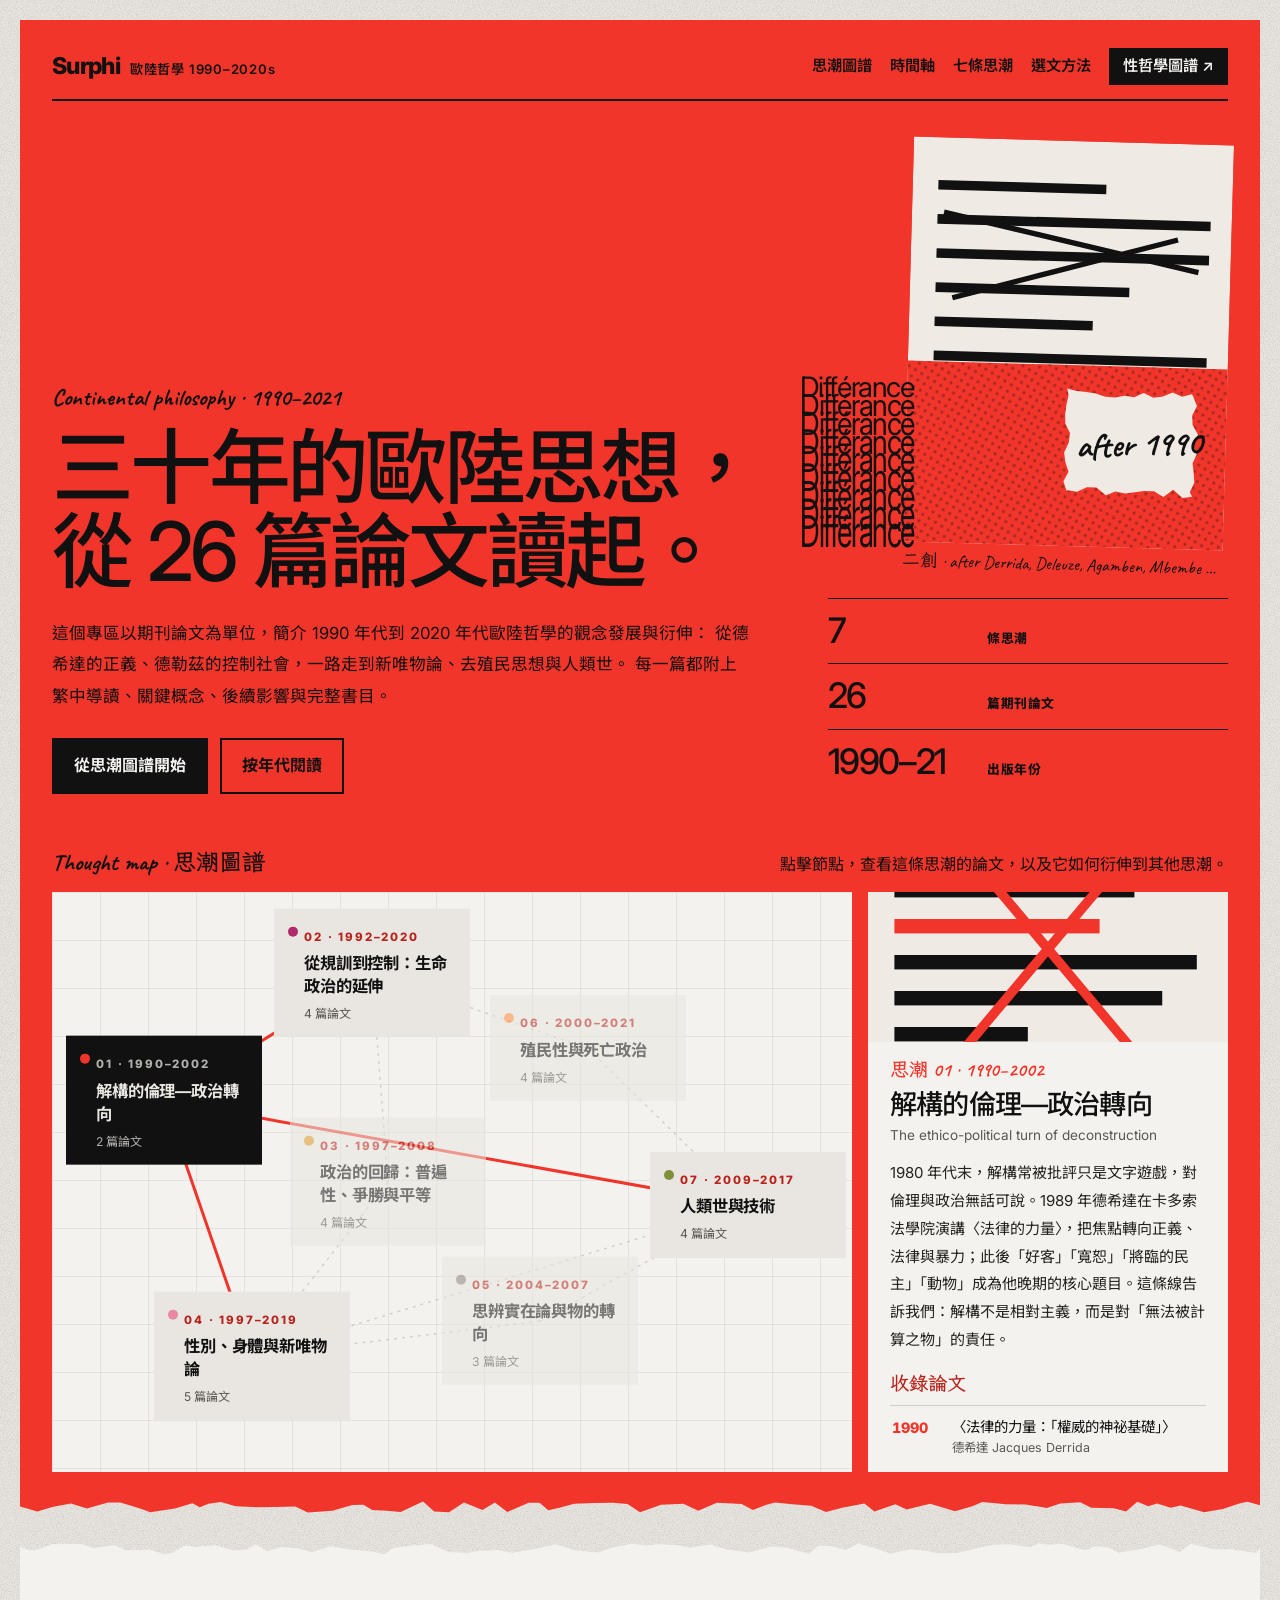
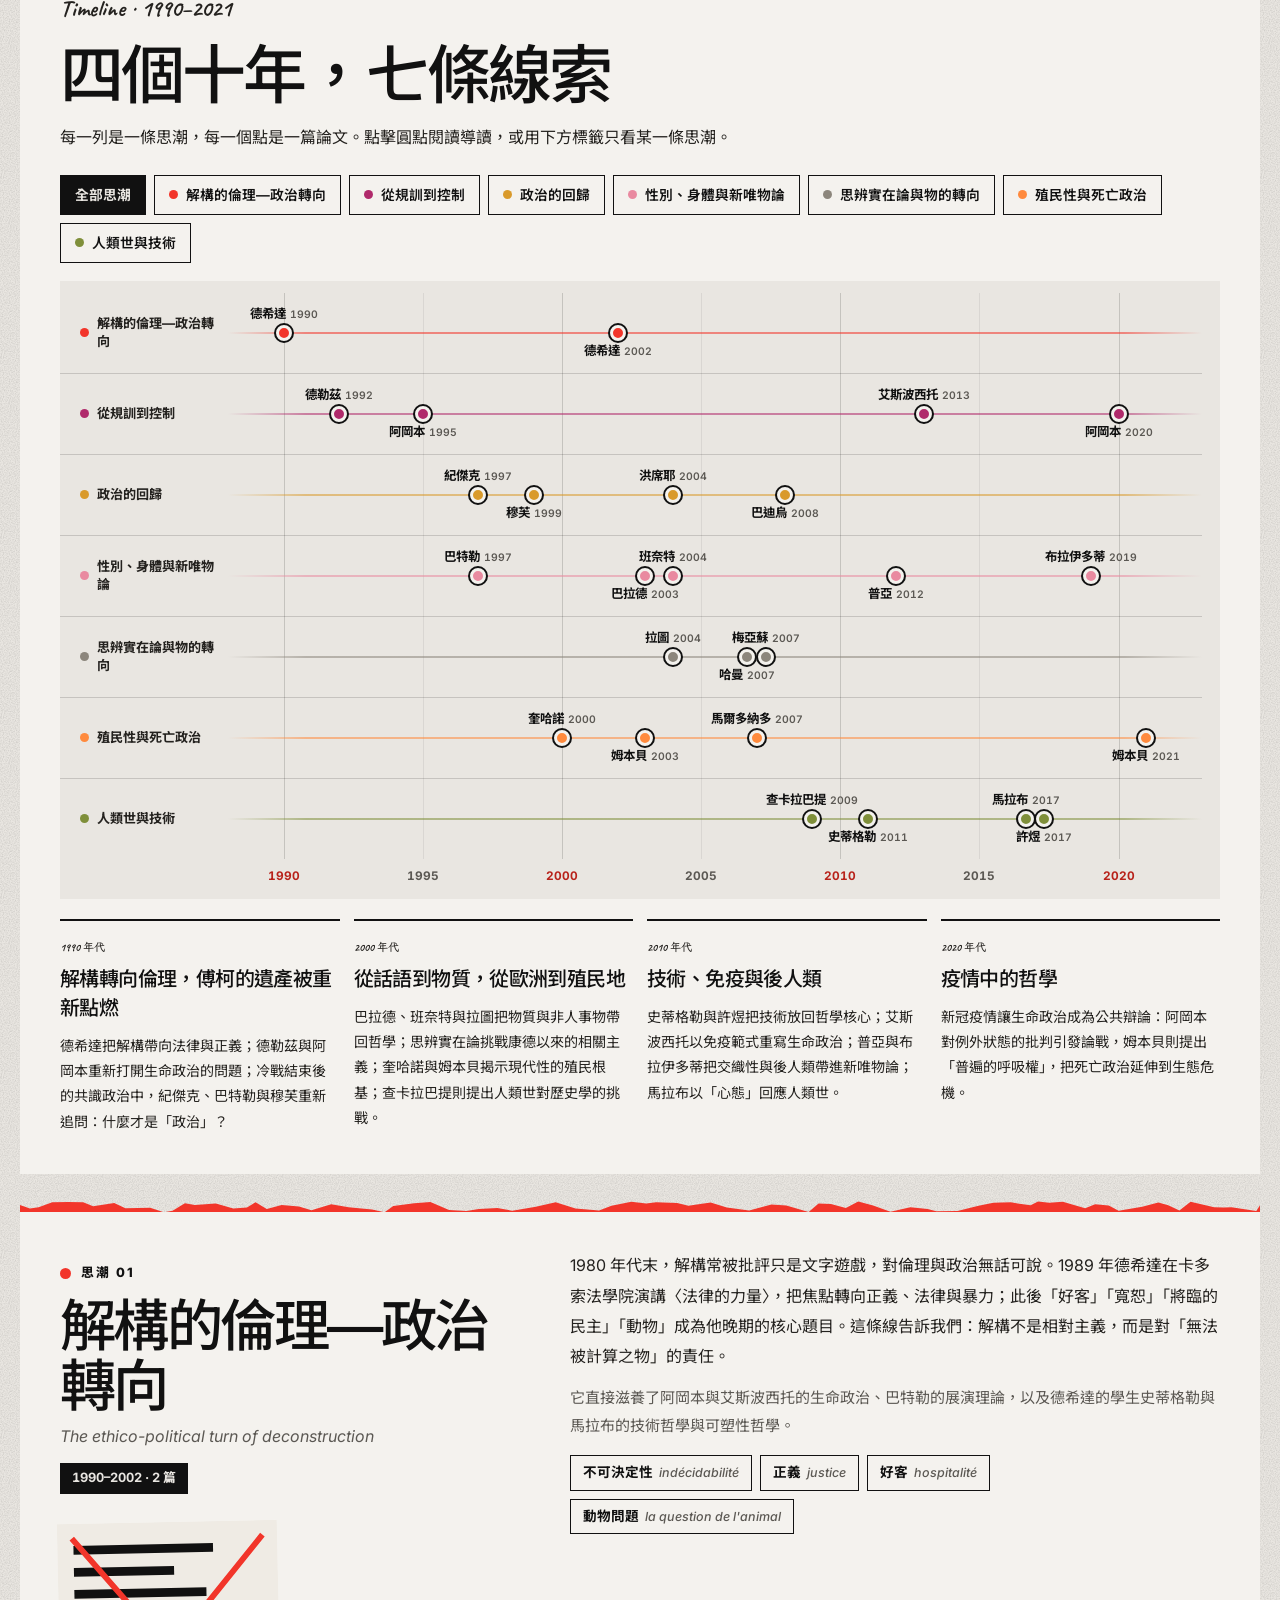
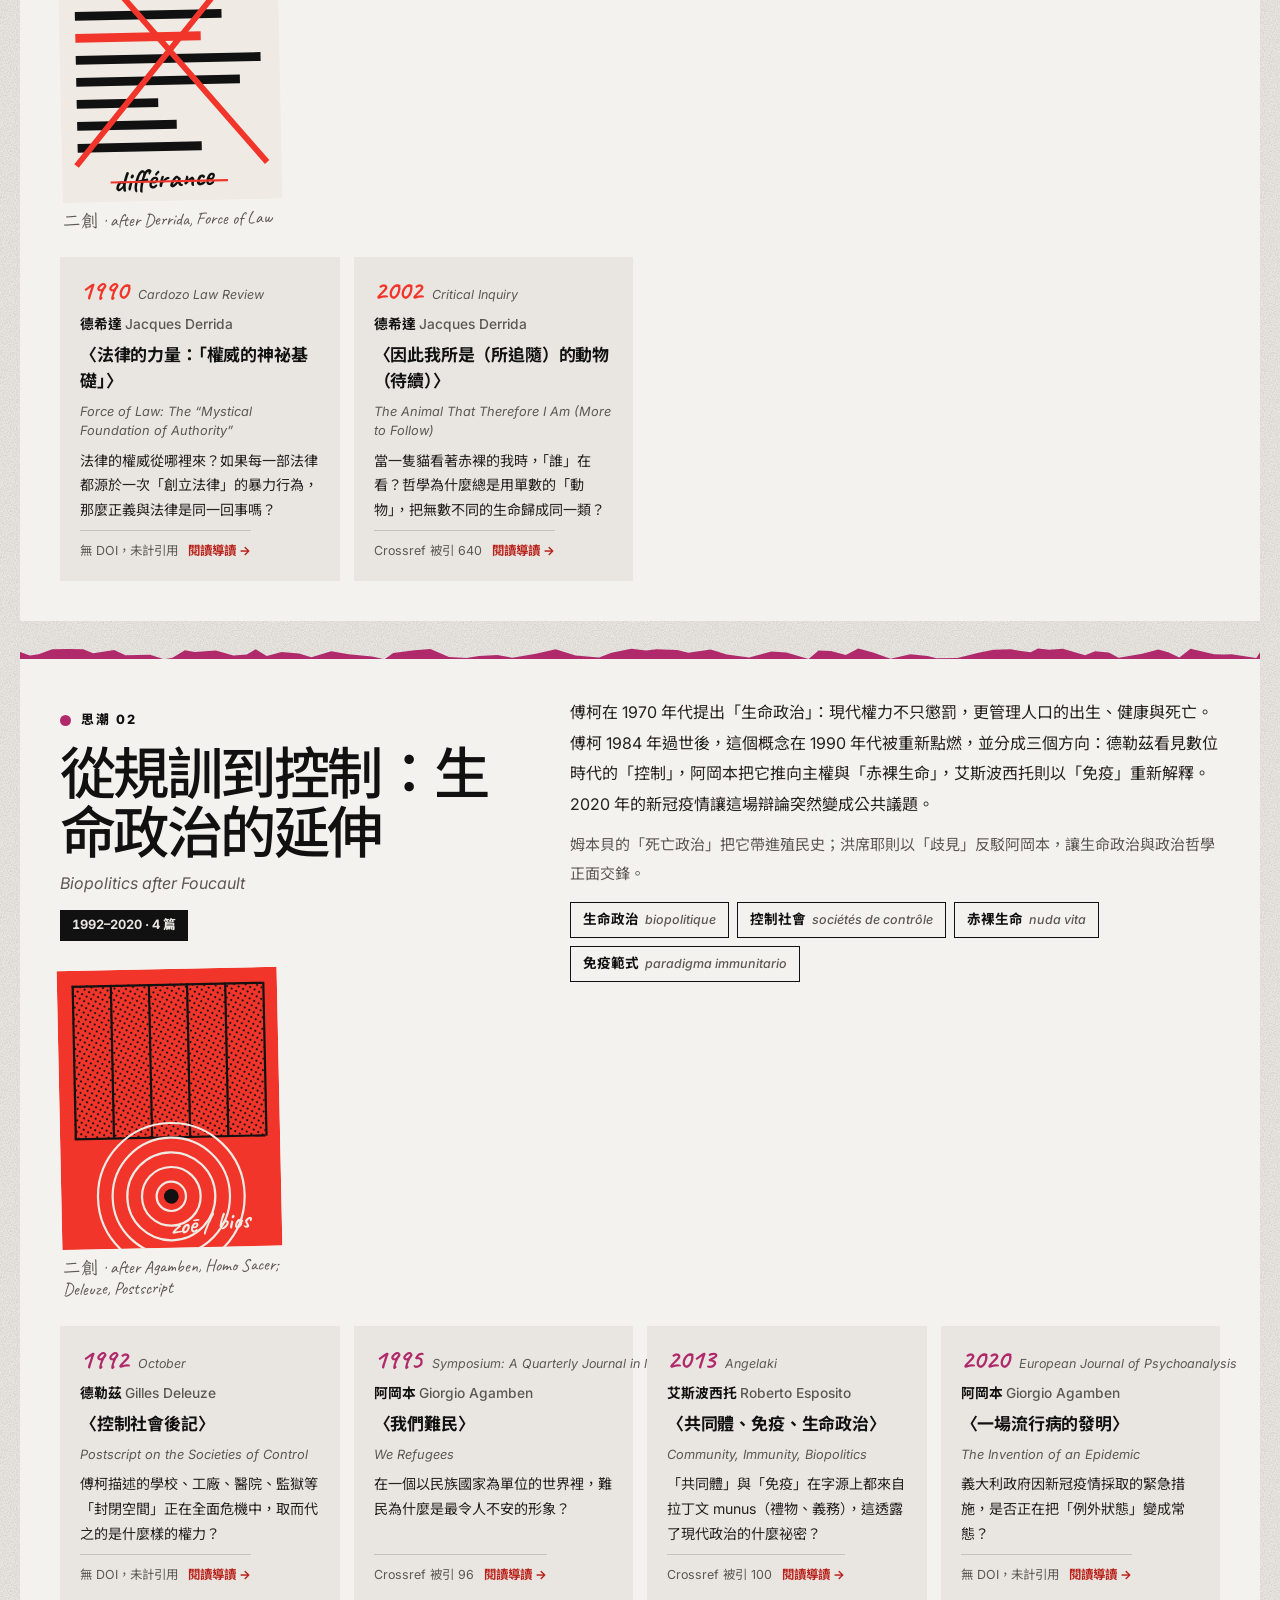
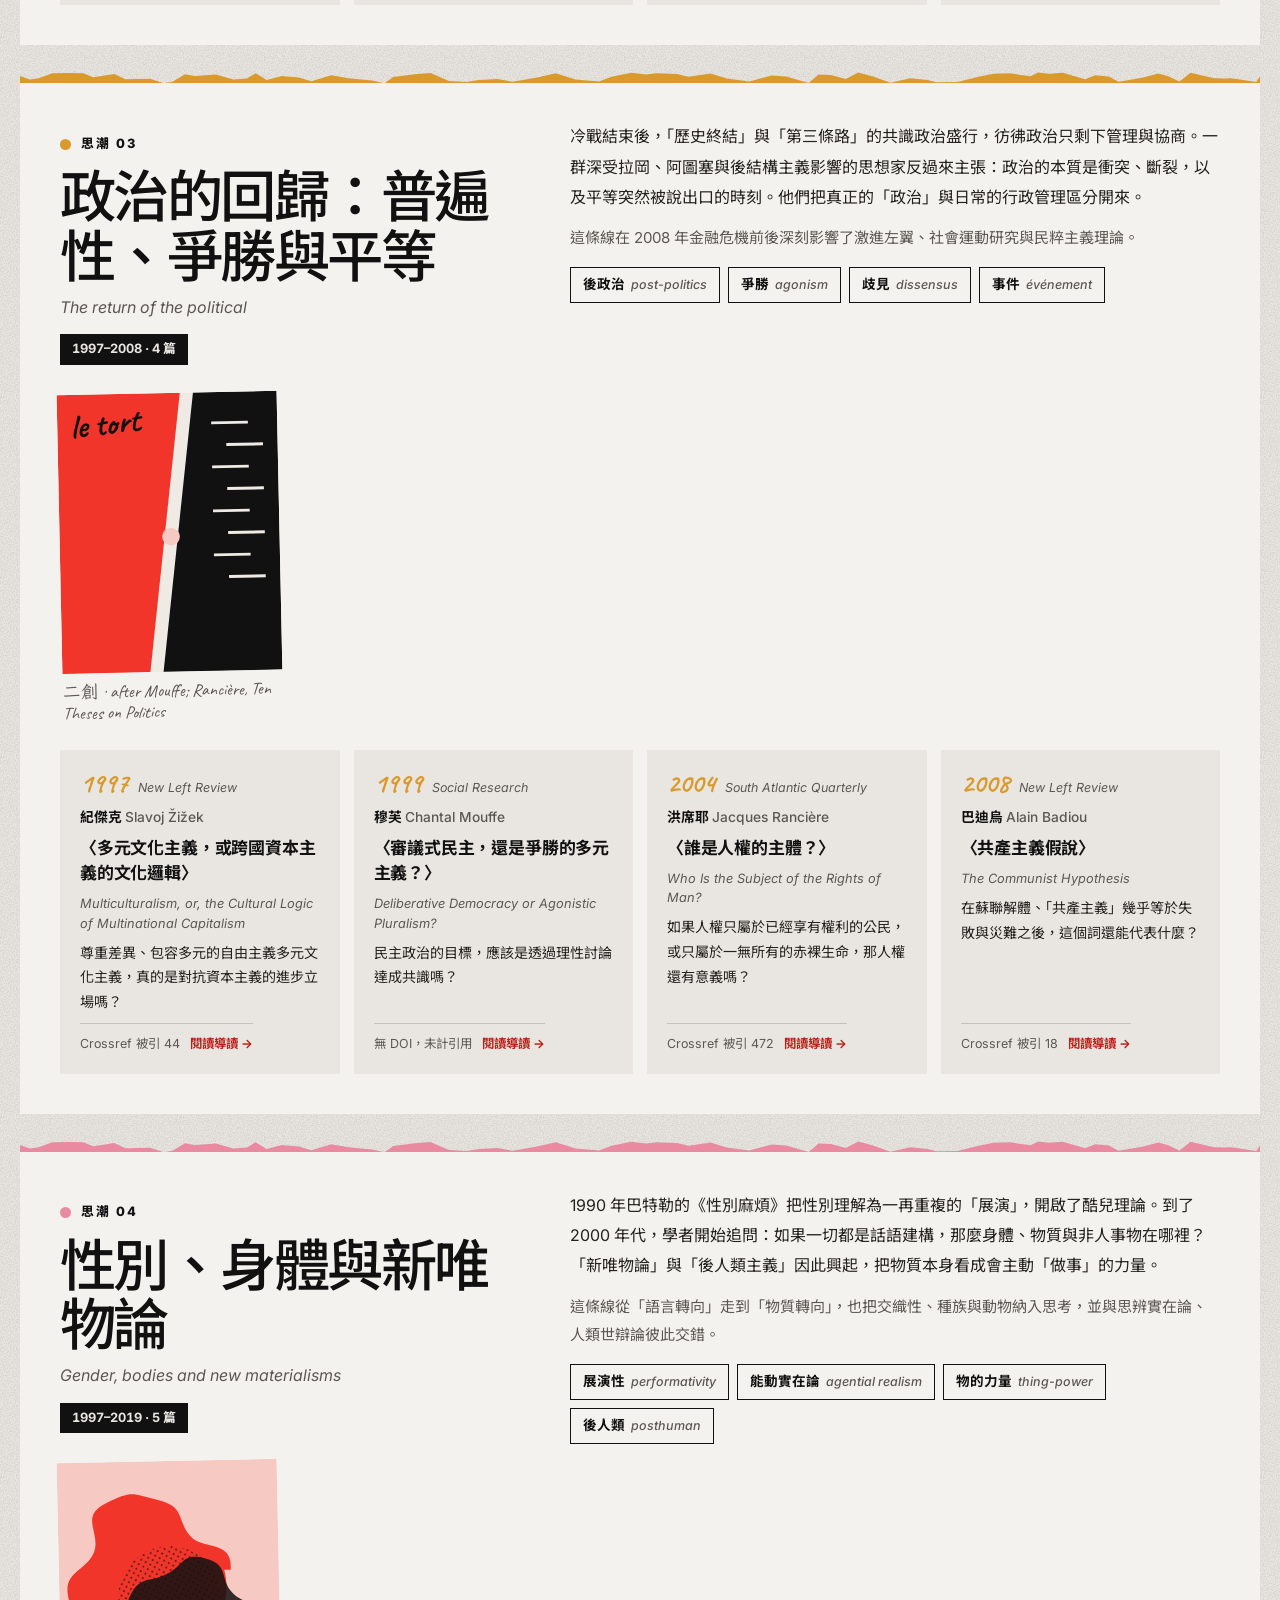
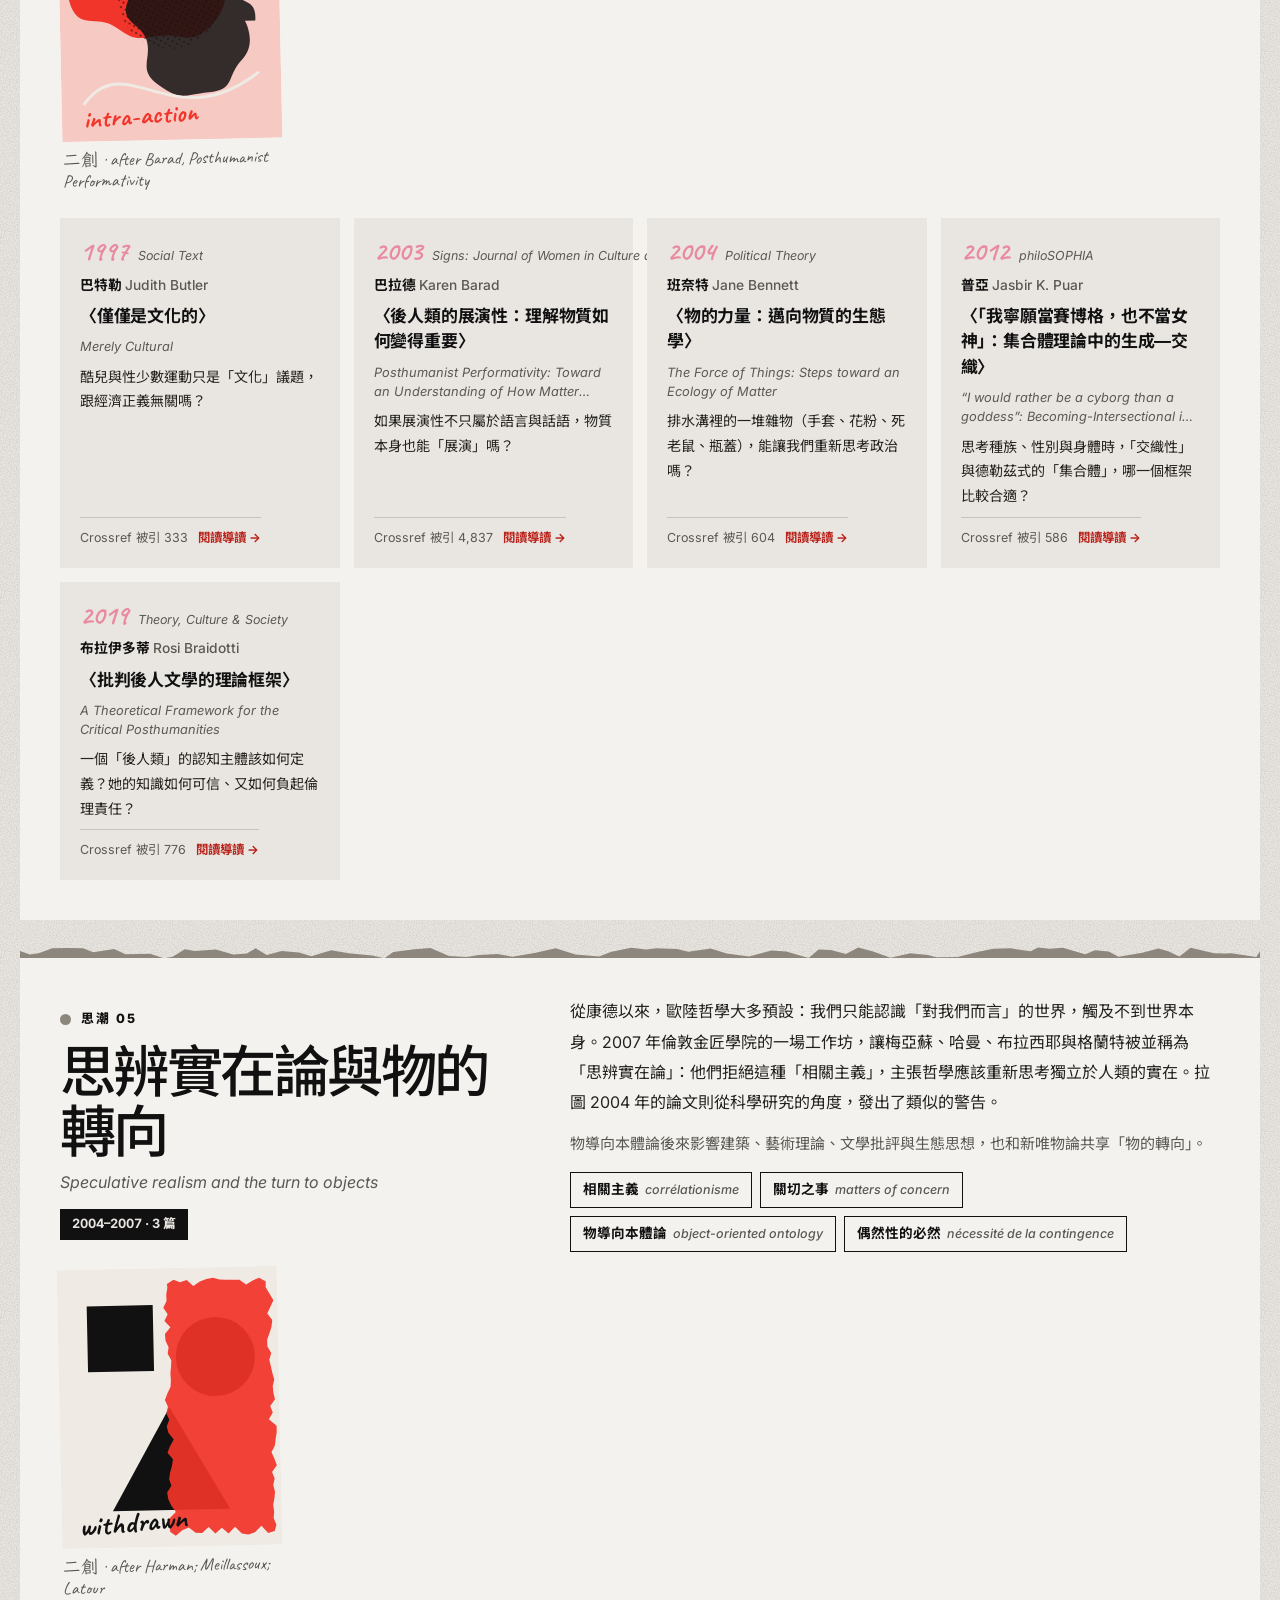
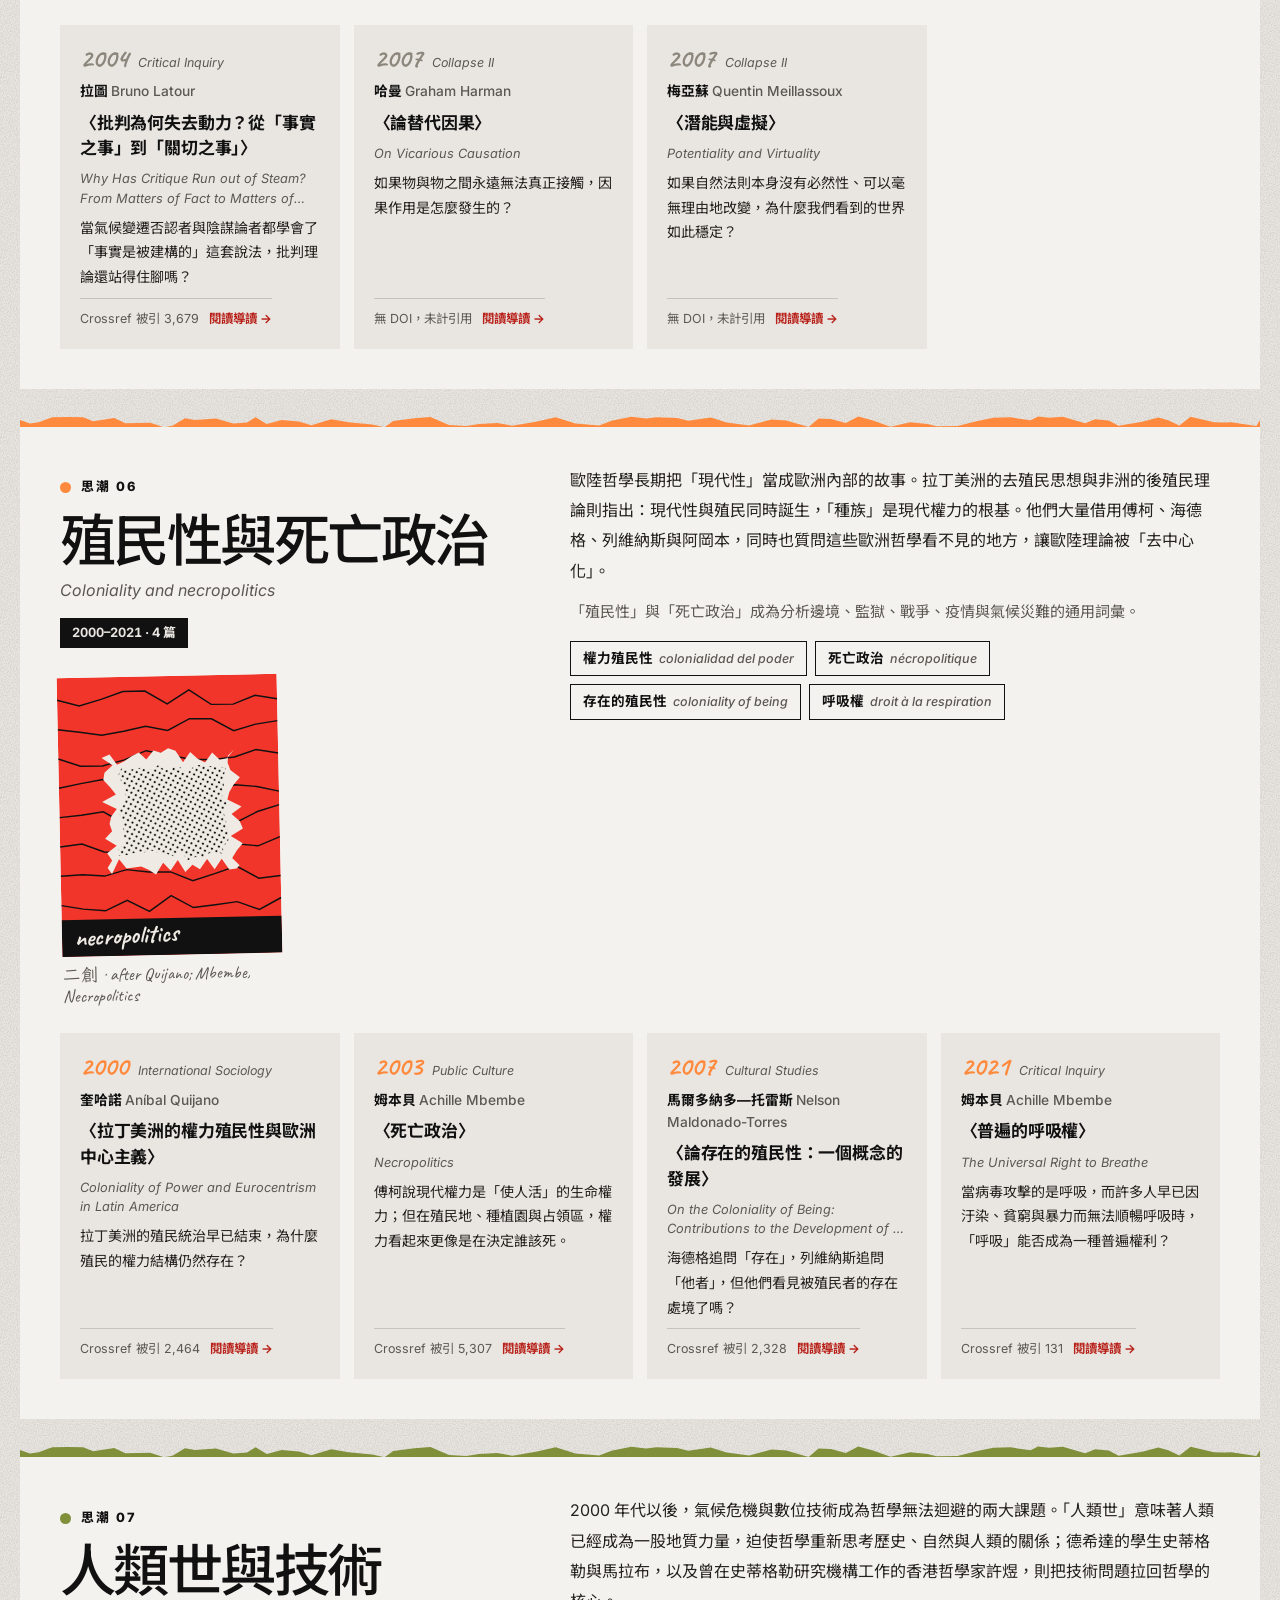
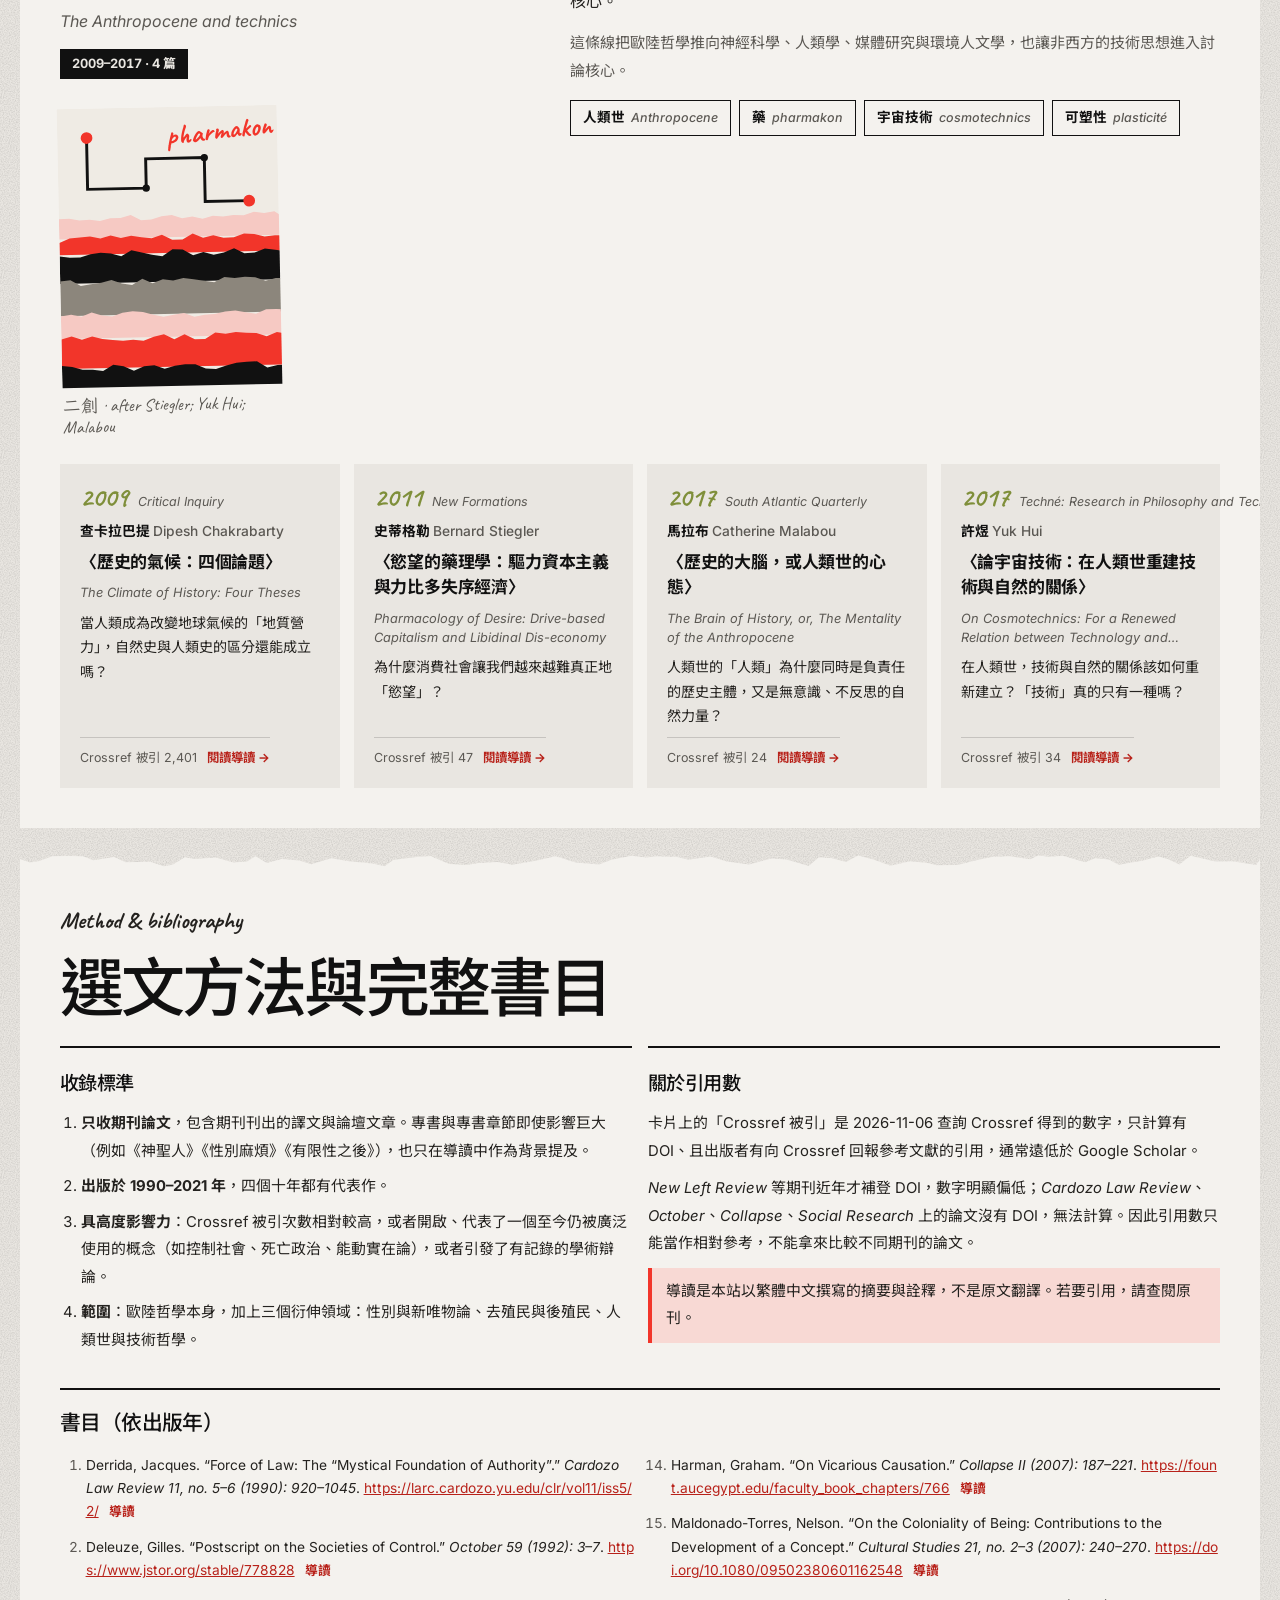
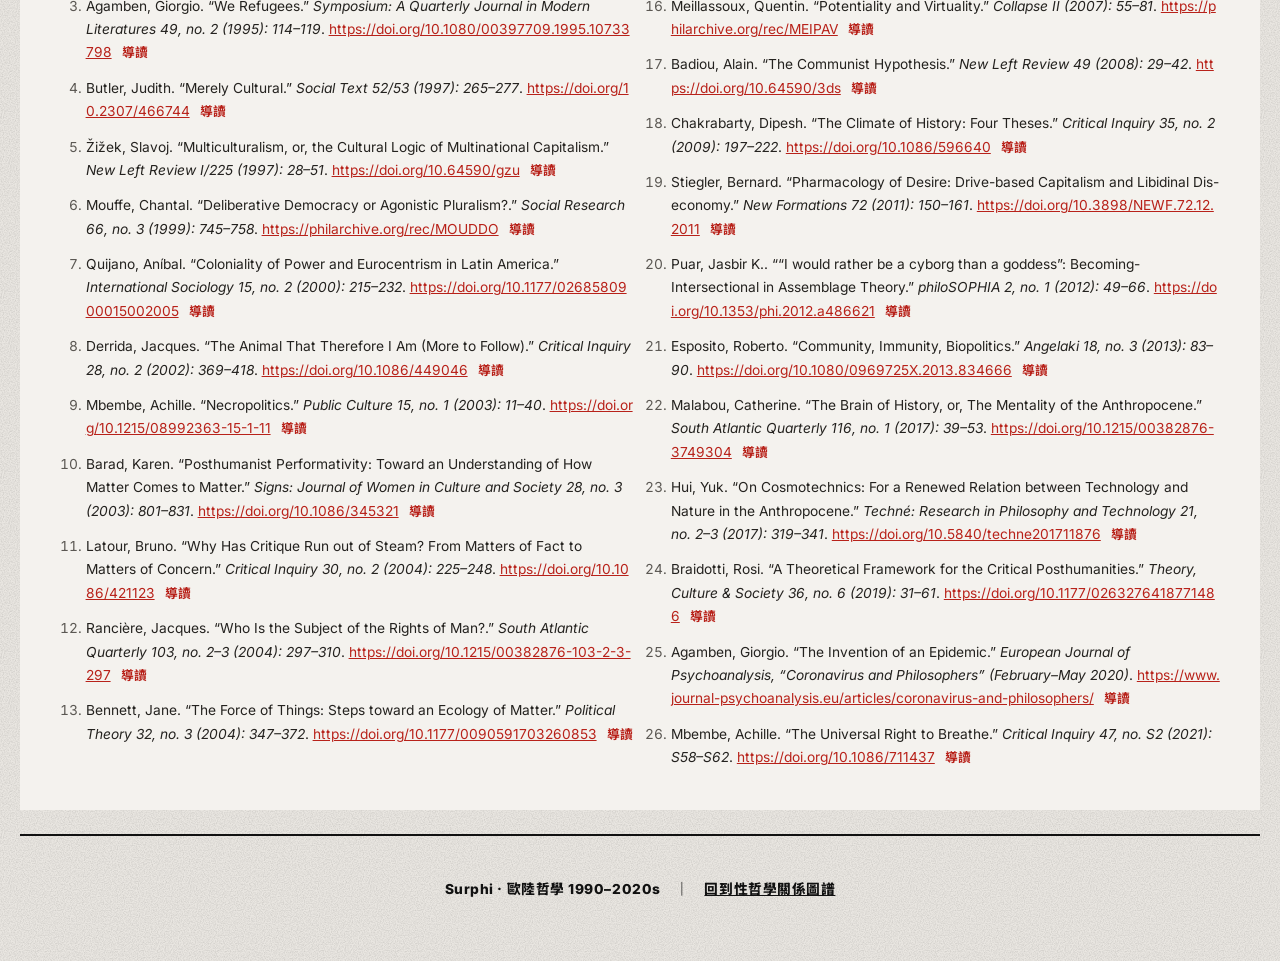
==== commit 0c1e1a63: "Rework the look as a red poster style with generated abstract art Follow the new style references: a" ====
--- a/continental/index.html
+++ b/continental/index.html
@@ -7,7 +7,7 @@
   <meta name="description" content="以 26 篇高影響力期刊論文，簡介 1990 年代至 2020 年代歐陸哲學的觀念發展與衍伸：解構、生命政治、政治的回歸、新唯物論、思辨實在論、去殖民與人類世。">
   <link rel="preconnect" href="https://fonts.googleapis.com">
   <link rel="preconnect" href="https://fonts.gstatic.com" crossorigin>
-  <link href="https://fonts.googleapis.com/css2?family=Noto+Serif+TC:wght@400;500;700;900&family=Playfair+Display:wght@700;900&family=Manrope:wght@400;500;700;800&display=swap" rel="stylesheet">
+  <link href="https://fonts.googleapis.com/css2?family=Inter:wght@400;500;700;800&family=Noto+Sans+TC:wght@400;500;700;900&family=Caveat:wght@500;700&family=LXGW+WenKai+TC&display=swap" rel="stylesheet">
   <link rel="stylesheet" href="styles.css">
 </head>
 <body>
@@ -42,7 +42,10 @@
             <a class="secondary-button" href="#timeline">按年代閱讀</a>
           </div>
         </div>
-        <ul class="hero-stats" id="heroStats" aria-label="收錄概況"></ul>
+        <div class="hero-side">
+          <div class="hero-art" id="heroArt"></div>
+          <ul class="hero-stats" id="heroStats" aria-label="收錄概況"></ul>
+        </div>
       </div>
 
       <section id="map" class="map-stage" aria-labelledby="mapTitle">
@@ -118,6 +121,7 @@
   </dialog>
 
   <script src="data.js"></script>
+  <script src="../art.js"></script>
   <script src="app.js"></script>
 </body>
 </html>
--- a/continental/styles.css
+++ b/continental/styles.css
@@ -1,67 +1,82 @@
 /* Surphi｜歐陸哲學 1990–2020s
-   沿用主站的雜誌編輯風：紙色底、墨黑粗框、直角版塊、粗宋體大標、編輯紅強調色；深色模式跟隨系統。 */
+   沿用主站的海報風：紅色滿版 hero、黑體標題＋紅色手寫點綴、撕紙邊緣與紙紋、抽象二創畫（art.js）。
+   深色模式跟隨系統。 */
 
 :root {
   color-scheme: light;
-  --bg: #f3f0e8;
-  --bg-deep: #e9e4d8;
-  --surface: #fbfaf6;
-  --hover: #ebe6da;
-  --ink: #111111;
-  --text: #26241f;
-  --muted: #5e5a52;
-  --line: rgba(17, 17, 17, 0.16);
-  --line-strong: #111111;
+  --bg: #e9e6e1;
+  --bg-deep: #dfdbd4;
+  --surface: #f4f2ee;
+  --hover: #dedad3;
   --grid: rgba(17, 17, 17, 0.07);
-  --accent: #e63312;
-  --accent-deep: #c22a0d;
-  --accent-soft: #fbe3dc;
-  --on-accent: #ffffff;
+  --red: #f2352a;
+  --pink: #f6c9c3;
+  --paper: #f4f2ee;
+  --accent: #f2352a;
+  --accent-soft: #f8d9d4;
+  --on-accent: #111111;
   --backdrop: rgba(17, 17, 17, 0.5);
+  --c-ink: #111111;
+  --c-text: #24221f;
+  --c-muted: #5b5853;
+  --c-line: rgba(17, 17, 17, 0.16);
+  --c-line-strong: #111111;
+  --c-accent-deep: #b8221a;
+  /* 實際使用的文字色；hero 會在紅底上局部改寫 */
+  --ink: var(--c-ink);
+  --text: var(--c-text);
+  --muted: var(--c-muted);
+  --line: var(--c-line);
+  --line-strong: var(--c-line-strong);
+  --accent-deep: var(--c-accent-deep);
   --shadow: none;
   --shadow-soft: none;
   --radius-xl: 0;
   --radius-lg: 0;
   --radius-md: 0;
-  --font-display: "Playfair Display", "Noto Serif TC", "Songti TC", serif;
-  --font-serif: "Noto Serif TC", "Songti TC", serif;
-  --font-sans: "Manrope", "PingFang TC", "Noto Sans TC", "Microsoft JhengHei", system-ui, sans-serif;
+  --grain: url("data:image/svg+xml,%3Csvg xmlns='http://www.w3.org/2000/svg' width='180' height='180'%3E%3Cfilter id='n'%3E%3CfeTurbulence type='fractalNoise' baseFrequency='0.85' numOctaves='2' stitchTiles='stitch'/%3E%3CfeColorMatrix values='0 0 0 0 0  0 0 0 0 0  0 0 0 0 0  0.2 0 0 0 -0.07'/%3E%3C/filter%3E%3Crect width='100%25' height='100%25' filter='url%28%23n%29'/%3E%3C/svg%3E");
+  --torn-top: url("data:image/svg+xml,%3Csvg xmlns='http://www.w3.org/2000/svg' viewBox='0 0 1000 20' preserveAspectRatio='none'%3E%3Cpath d='M0 20 L0 7.9 L8 11.8 L15 10.4 L26 4.7 L39 4.4 L51 4.8 L59 9.1 L76 5.5 L85 11.5 L105 10.9 L116 15.7 L123 14.3 L133 5.7 L141 7.7 L158 6.2 L172 11.7 L183 10.6 L190 4.7 L199 12.2 L211 7.8 L225 9.4 L235 13.5 L251 6.9 L265 10.3 L284 12.8 L294 15.8 L301 9.0 L318 5.8 L331 4.5 L346 13.2 L360 14.5 L370 12.3 L385 11.0 L397 14.1 L416 9.7 L432 4.7 L448 11.8 L467 13.9 L477 8.6 L493 4.3 L505 6.0 L513 4.7 L530 5.6 L539 8.7 L557 5.0 L570 10.6 L588 13.8 L606 7.3 L618 8.3 L636 15.5 L644 6.1 L654 6.8 L666 11.1 L676 4.0 L688 8.4 L702 15.4 L718 10.2 L732 12.1 L739 14.8 L756 14.5 L773 8.7 L785 5.2 L799 4.7 L806 6.5 L815 8.1 L821 4.0 L830 5.2 L841 4.3 L859 11.4 L867 7.0 L878 8.4 L886 14.2 L905 9.6 L918 5.0 L926 8.1 L935 13.9 L944 4.3 L963 10.3 L971 10.5 L977 10.3 L997 14.4 L1000 8 L1000 20Z'/%3E%3C/svg%3E");
+  --torn-bottom: url("data:image/svg+xml,%3Csvg xmlns='http://www.w3.org/2000/svg' viewBox='0 0 1000 20' preserveAspectRatio='none'%3E%3Cpath d='M0 0 L0 9.4 L14 15.1 L26 10.1 L41 6.2 L54 11.6 L71 5.1 L81 5.1 L98 12.3 L105 15.8 L125 11.8 L139 5.9 L145 10.3 L152 6.3 L162 4.4 L174 9.3 L192 10.2 L207 10.0 L222 9.5 L232 16.0 L252 14.1 L268 7.8 L277 7.5 L284 13.2 L296 14.2 L307 15.5 L325 4.0 L334 14.9 L346 15.8 L358 4.9 L373 13.3 L383 5.0 L393 15.6 L410 5.4 L419 5.2 L426 13.6 L435 10.7 L447 6.3 L463 5.6 L478 5.4 L490 6.6 L500 15.7 L517 7.6 L535 6.5 L547 14.3 L562 5.2 L582 6.6 L591 13.3 L602 7.6 L609 5.1 L623 6.9 L638 8.5 L650 15.5 L663 10.9 L681 6.2 L689 14.9 L706 7.0 L715 12.9 L734 6.4 L754 14.6 L768 9.1 L776 4.5 L795 6.9 L811 7.1 L828 11.2 L839 6.1 L855 4.8 L864 10.7 L882 11.4 L892 15.0 L901 4.2 L910 9.3 L917 6.1 L928 10.9 L936 8.3 L955 15.8 L970 12.3 L984 5.7 L990 4.2 L1000 8 L1000 0Z'/%3E%3C/svg%3E");
+  --font-sans: "Inter", "Noto Sans TC", "PingFang TC", "Microsoft JhengHei", system-ui, sans-serif;
+  --font-display: var(--font-sans);
+  --font-serif: var(--font-sans);
+  --font-hand: "Caveat", "LXGW WenKai TC", cursive;
 }
 
 @media (prefers-color-scheme: dark) {
   :root:not([data-theme="light"]) {
     color-scheme: dark;
-    --bg: #121110;
-    --bg-deep: #0c0b0a;
-    --surface: #1a1917;
-    --hover: #27251f;
-    --ink: #f3f0e8;
-    --text: #dcd7cc;
-    --muted: #a39d91;
-    --line: rgba(243, 240, 232, 0.18);
-    --line-strong: #f3f0e8;
-    --grid: rgba(243, 240, 232, 0.07);
-    --accent-deep: #ff6b4f;
-    --accent-soft: rgba(230, 51, 18, 0.18);
+    --bg: #151413;
+    --bg-deep: #0f0e0d;
+    --surface: #1e1d1b;
+    --hover: #2a2825;
+    --grid: rgba(239, 236, 230, 0.06);
+    --accent-soft: rgba(242, 53, 42, 0.18);
     --backdrop: rgba(0, 0, 0, 0.65);
+    --c-ink: #efece6;
+    --c-text: #d8d3ca;
+    --c-muted: #a29c92;
+    --c-line: rgba(239, 236, 230, 0.16);
+    --c-line-strong: #efece6;
+    --c-accent-deep: #ff6a5c;
   }
 }
 
 :root[data-theme="dark"] {
   color-scheme: dark;
-  --bg: #121110;
-  --bg-deep: #0c0b0a;
-  --surface: #1a1917;
-  --hover: #27251f;
-  --ink: #f3f0e8;
-  --text: #dcd7cc;
-  --muted: #a39d91;
-  --line: rgba(243, 240, 232, 0.18);
-  --line-strong: #f3f0e8;
-  --grid: rgba(243, 240, 232, 0.07);
-  --accent-deep: #ff6b4f;
-  --accent-soft: rgba(230, 51, 18, 0.18);
+  --bg: #151413;
+  --bg-deep: #0f0e0d;
+  --surface: #1e1d1b;
+  --hover: #2a2825;
+  --grid: rgba(239, 236, 230, 0.06);
+  --accent-soft: rgba(242, 53, 42, 0.18);
   --backdrop: rgba(0, 0, 0, 0.65);
+  --c-ink: #efece6;
+  --c-text: #d8d3ca;
+  --c-muted: #a29c92;
+  --c-line: rgba(239, 236, 230, 0.16);
+  --c-line-strong: #efece6;
+  --c-accent-deep: #ff6a5c;
 }
 
 * {
@@ -78,7 +93,7 @@
   color: var(--ink);
   font-family: var(--font-sans);
   line-height: 1.6;
-  background: var(--bg);
+  background: var(--grain), var(--bg);
   min-height: 100vh;
   overflow-x: hidden;
 }
@@ -133,7 +148,7 @@
 
 .glass-panel {
   background: var(--surface);
-  border: 2px solid var(--ink);
+  border: 0;
   box-shadow: none;
 }
 
@@ -143,7 +158,8 @@
   margin: 0;
   font-family: var(--font-display);
   color: var(--ink);
-  font-weight: 900;
+  font-weight: 500;
+  letter-spacing: -0.03em;
 }
 
 .eyebrow,
@@ -151,12 +167,14 @@
 .detail-kicker,
 .detail-sub,
 .drawer-label {
-  text-transform: uppercase;
-  letter-spacing: 0.18em;
-  font-size: 0.74rem;
+  text-transform: none;
+  letter-spacing: 0;
+  font-size: 1.45rem;
   color: var(--accent-deep);
-  font-weight: 800;
-  margin: 0;
+  font-weight: 700;
+  margin: 0;
+  font-family: var(--font-hand);
+  line-height: 1.1;
 }
 
 :focus-visible {
@@ -168,7 +186,18 @@
 
 .hero {
   border-radius: 0;
-  padding: 28px 32px;
+  padding: 28px 32px 44px;
+  background: var(--red);
+  border: 0;
+  --ink: #111111;
+  --text: #111111;
+  --muted: rgba(17, 17, 17, 0.72);
+  --line: rgba(17, 17, 17, 0.25);
+  --line-strong: #111111;
+  --accent-deep: #111111;
+  color: var(--ink);
+  -webkit-mask: var(--torn-bottom) bottom / 100% 18px no-repeat, linear-gradient(#000 0 0) 0 0 / 100% calc(100% - 17px) no-repeat;
+  mask: var(--torn-bottom) bottom / 100% 18px no-repeat, linear-gradient(#000 0 0) 0 0 / 100% calc(100% - 17px) no-repeat;
 }
 
 .topbar {
@@ -178,27 +207,27 @@
   gap: 18px;
   margin-bottom: 0;
   padding-bottom: 14px;
-  border-bottom: 4px solid var(--ink);
+  border-bottom: 2px solid var(--ink);
 }
 
 .brand {
   display: inline-flex;
   align-items: baseline;
   gap: 10px;
-  font-size: 1.6rem;
-  font-weight: 900;
-  letter-spacing: -0.01em;
+  font-size: 1.45rem;
+  font-weight: 800;
+  letter-spacing: -0.03em;
   text-transform: none;
   text-decoration: none;
-  font-family: var(--font-display);
+  font-family: var(--font-sans);
 }
 
 .brand small {
   font-size: 0.82rem;
   letter-spacing: 0.06em;
   text-transform: none;
-  color: var(--muted);
-  font-weight: 700;
+  color: var(--ink);
+  font-weight: 600;
   font-family: var(--font-sans);
 }
 
@@ -214,19 +243,21 @@
   color: var(--ink);
   font-size: 0.95rem;
   transition: color 0.3s ease;
-  font-weight: 700;
+  font-weight: 600;
 }
 
 .nav-links a:hover {
-  color: var(--accent-deep);
+  color: var(--ink);
+  text-decoration: underline;
+  text-underline-offset: 4px;
 }
 
 .nav-links .nav-back {
   padding: 6px 14px;
   border-radius: 0;
-  background: var(--accent);
+  background: var(--ink);
   border: 0;
-  color: var(--on-accent);
+  color: var(--paper);
 }
 
 .hero-intro {
@@ -238,10 +269,11 @@
 }
 
 h1 {
-  font-size: clamp(2.4rem, 6vw, 5.2rem);
-  line-height: 1.04;
-  letter-spacing: -0.02em;
+  font-size: clamp(2.6rem, 6.4vw, 5.6rem);
+  line-height: 1.02;
+  letter-spacing: -0.045em;
   margin: 16px 0 24px;
+  font-weight: 500;
 }
 
 .lead {
@@ -274,10 +306,10 @@
 }
 
 .primary-button {
-  color: var(--on-accent);
-  background: var(--accent);
+  color: var(--paper);
+  background: var(--ink);
   box-shadow: none;
-  border-color: var(--accent);
+  border-color: var(--ink);
 }
 
 .secondary-button {
@@ -286,14 +318,14 @@
 }
 
 .primary-button:hover {
-  background: var(--ink);
-  border-color: var(--ink);
-  color: var(--bg);
+  background: var(--paper);
+  border-color: var(--paper);
+  color: #111111;
 }
 
 .secondary-button:hover {
   background: var(--ink);
-  color: var(--bg);
+  color: var(--red);
 }
 
 .hero-stats {
@@ -312,21 +344,24 @@
   border-radius: 0;
   background: none;
   border: 0;
-  border-top: 2px solid var(--ink);
+  border-top: 1px solid var(--ink);
 }
 
 .hero-stats strong {
-  font-family: var(--font-display);
-  font-size: 2.6rem;
+  font-family: var(--font-sans);
+  font-size: 2.2rem;
   line-height: 1;
   min-width: 4.2em;
-  font-weight: 900;
-  color: var(--accent);
+  font-weight: 500;
+  color: var(--ink);
+  letter-spacing: -0.04em;
 }
 
 .hero-stats span {
-  color: var(--muted);
-  font-size: 0.92rem;
+  color: var(--ink);
+  font-size: 0.8rem;
+  font-weight: 800;
+  letter-spacing: 0.04em;
 }
 
 /* ───────── Thought map ───────── */
@@ -349,7 +384,7 @@
 
 .stage-copy p {
   margin: 0;
-  color: var(--muted);
+  color: var(--text);
 }
 
 .map-layout {
@@ -362,8 +397,8 @@
   position: relative;
   min-height: 580px;
   border-radius: 0;
-  background: var(--bg);
-  border: 2px solid var(--ink);
+  background: var(--surface);
+  border: 0;
   overflow: hidden;
 }
 
@@ -394,7 +429,7 @@
   stroke-width: 1.4;
   stroke-linecap: butt;
   stroke-dasharray: 3 5;
-  opacity: 0.4;
+  opacity: 0.35;
   transition: stroke 0.45s ease, opacity 0.45s ease, stroke-width 0.45s ease;
 }
 
@@ -419,8 +454,8 @@
   padding: 14px 16px 14px 30px;
   text-align: left;
   border-radius: 0;
-  border: 2px solid var(--ink);
-  background: var(--surface);
+  border: 0;
+  background: var(--bg);
   box-shadow: none;
   color: var(--ink);
   font: inherit;
@@ -452,10 +487,11 @@
 .map-node strong {
   display: block;
   margin-top: 4px;
-  font-family: var(--font-display);
+  font-family: var(--font-sans);
   font-size: 1.02rem;
   line-height: 1.4;
-  font-weight: 900;
+  font-weight: 700;
+  letter-spacing: -0.01em;
 }
 
 .node-meta {
@@ -472,7 +508,6 @@
 
 .map-node.active {
   background: var(--ink);
-  border-color: var(--ink);
   box-shadow: none;
   color: var(--bg);
 }
@@ -494,10 +529,11 @@
   overflow-y: auto;
   background: var(--surface);
   box-shadow: none;
+  border: 0;
 }
 
 .map-detail h2 {
-  font-size: 1.8rem;
+  font-size: 1.7rem;
   line-height: 1.2;
   margin: 8px 0 4px;
 }
@@ -573,7 +609,7 @@
   text-align: left;
   padding: 10px 12px;
   border-radius: 0;
-  border: 1px dashed var(--ink);
+  border: 1px dashed var(--line-strong);
   background: transparent;
   font: inherit;
   font-size: 0.86rem;
@@ -621,8 +657,10 @@
 
 .section {
   margin-top: 24px;
-  padding: 40px;
-  border-radius: 0;
+  padding: 48px 40px 40px;
+  border-radius: 0;
+  -webkit-mask: var(--torn-top) top / 100% 18px no-repeat, linear-gradient(#000 0 0) 0 17px / 100% calc(100% - 17px) no-repeat;
+  mask: var(--torn-top) top / 100% 18px no-repeat, linear-gradient(#000 0 0) 0 17px / 100% calc(100% - 17px) no-repeat;
 }
 
 .section-heading {
@@ -630,10 +668,11 @@
 }
 
 .section-heading h2 {
-  font-size: clamp(2.2rem, 5vw, 3.8rem);
+  font-size: clamp(2.2rem, 5vw, 4rem);
   margin: 12px 0 14px;
-  line-height: 1.08;
-  letter-spacing: -0.02em;
+  line-height: 1.04;
+  letter-spacing: -0.045em;
+  font-weight: 500;
 }
 
 .section-heading p {
@@ -655,14 +694,14 @@
   gap: 8px;
   padding: 8px 14px;
   border-radius: 0;
-  border: 1px solid var(--ink);
+  border: 1px solid var(--line-strong);
   background: transparent;
   color: var(--ink);
   font: inherit;
   font-size: 0.86rem;
   cursor: pointer;
   transition: background 0.25s ease, color 0.25s ease;
-  font-weight: 700;
+  font-weight: 600;
 }
 
 .chip:hover {
@@ -688,7 +727,7 @@
   padding-bottom: 6px;
   border-radius: 0;
   background: var(--bg);
-  border: 2px solid var(--ink);
+  border: 0;
 }
 
 .timeline {
@@ -863,7 +902,7 @@
   border-radius: 0;
   background: transparent;
   border: 0;
-  border-top: 4px solid var(--ink);
+  border-top: 2px solid var(--ink);
 }
 
 .decade-card .eyebrow {
@@ -896,10 +935,12 @@
 
 .theme-section {
   margin-top: 24px;
-  padding: 40px;
+  padding: 52px 40px 40px;
   border-radius: 0;
   scroll-margin-top: 16px;
-  border-top: 12px solid var(--c);
+  box-shadow: inset 0 14px 0 var(--c);
+  -webkit-mask: var(--torn-top) top / 100% 18px no-repeat, linear-gradient(#000 0 0) 0 17px / 100% calc(100% - 17px) no-repeat;
+  mask: var(--torn-top) top / 100% 18px no-repeat, linear-gradient(#000 0 0) 0 17px / 100% calc(100% - 17px) no-repeat;
 }
 
 .theme-header {
@@ -926,10 +967,11 @@
 }
 
 .theme-header h2 {
-  font-size: clamp(2rem, 4.4vw, 3.4rem);
-  line-height: 1.12;
+  font-size: clamp(2rem, 4.4vw, 3.6rem);
+  line-height: 1.06;
   margin: 12px 0 8px;
-  letter-spacing: -0.02em;
+  letter-spacing: -0.045em;
+  font-weight: 500;
 }
 
 .theme-orig {
@@ -978,7 +1020,7 @@
   padding: 6px 12px;
   border-radius: 0;
   background: transparent;
-  border: 1px solid var(--ink);
+  border: 1px solid var(--line-strong);
   font-size: 0.85rem;
   font-weight: 700;
 }
@@ -1006,7 +1048,7 @@
   text-align: left;
   border-radius: 0;
   background: var(--bg);
-  border: 2px solid var(--ink);
+  border: 0;
   box-shadow: none;
   color: var(--ink);
   font: inherit;
@@ -1028,9 +1070,9 @@
 }
 
 .card-year {
-  font-family: var(--font-display);
-  font-size: 1.5rem;
-  font-weight: 900;
+  font-family: var(--font-hand);
+  font-size: 1.7rem;
+  font-weight: 700;
   line-height: 1;
   color: var(--c);
   font-variant-numeric: tabular-nums;
@@ -1057,10 +1099,11 @@
 }
 
 .card-title {
-  font-family: var(--font-display);
+  font-family: var(--font-sans);
   font-size: 1.06rem;
-  font-weight: 900;
+  font-weight: 700;
   line-height: 1.5;
+  letter-spacing: -0.01em;
 }
 
 .card-orig {
@@ -1115,7 +1158,7 @@
   border-radius: 0;
   background: transparent;
   border: 0;
-  border-top: 4px solid var(--ink);
+  border-top: 2px solid var(--ink);
 }
 
 .method-card h3 {
@@ -1154,7 +1197,7 @@
   margin: 34px 0 14px;
   font-size: 1.3rem;
   padding-top: 16px;
-  border-top: 4px solid var(--ink);
+  border-top: 2px solid var(--ink);
 }
 
 .biblio {
@@ -1200,8 +1243,9 @@
   font-size: 0.86rem;
   padding: 28px 12px 8px;
   margin-top: 24px;
-  border-top: 4px solid var(--ink);
-  font-weight: 700;
+  border-top: 2px solid var(--ink);
+  font-weight: 800;
+  letter-spacing: 0.04em;
 }
 
 /* ───────── Drawer ───────── */
@@ -1235,7 +1279,7 @@
   overflow-y: auto;
   padding: 26px 32px 40px;
   background: var(--surface);
-  border-left: 4px solid var(--ink);
+  border-left: 0;
   box-shadow: none;
 }
 
@@ -1281,6 +1325,8 @@
   font-size: clamp(1.8rem, 3.6vw, 2.6rem);
   line-height: 1.15;
   margin: 10px 0 8px;
+  font-weight: 500;
+  letter-spacing: -0.035em;
 }
 
 .drawer-orig {
@@ -1295,7 +1341,7 @@
   padding: 16px 18px;
   border-radius: 0;
   background: var(--bg);
-  border: 1px solid var(--ink);
+  border: 0;
   font-size: 0.88rem;
   line-height: 1.7;
 }
@@ -1323,8 +1369,8 @@
   gap: 6px;
   padding: 8px 14px;
   border-radius: 0;
-  background: var(--accent);
-  color: var(--on-accent);
+  background: var(--red);
+  color: #111111;
   text-decoration: none;
   font-weight: 700;
   font-size: 0.84rem;
@@ -1349,7 +1395,7 @@
   border-radius: 0;
   background: var(--bg);
   border-left: 6px solid var(--c);
-  font-family: var(--font-serif);
+  font-family: var(--font-sans);
   font-size: 1.05rem;
   line-height: 1.8;
 }
@@ -1416,6 +1462,125 @@
   color: var(--muted);
 }
 
+/* 抽屜與側欄裡的手寫小標縮小一級 */
+.detail-kicker,
+.detail-sub,
+.drawer-label {
+  font-size: 1.2rem;
+}
+
+/* ───────── Generated art（art.js 抽象二創畫） ───────── */
+
+.hero .map-layout {
+  --ink: var(--c-ink);
+  --text: var(--c-text);
+  --muted: var(--c-muted);
+  --line: var(--c-line);
+  --line-strong: var(--c-line-strong);
+  --accent-deep: var(--c-accent-deep);
+  color: var(--ink);
+}
+
+.hero-side {
+  display: grid;
+  gap: 22px;
+  align-content: end;
+}
+
+.hero-art {
+  position: relative;
+}
+
+.art {
+  display: block;
+  width: 100%;
+  height: 100%;
+}
+
+.art .r { fill: #f2352a; }
+.art .p { fill: #f6c9c3; }
+.art .k { fill: #111111; }
+.art .w { fill: #efebe4; }
+.art .g { fill: #8c867c; }
+.art .rs { fill: none; stroke: #f2352a; }
+.art .ks { fill: none; stroke: #111111; }
+.art .ws { fill: none; stroke: #efebe4; }
+
+.art .hand {
+  font-family: var(--font-hand);
+  font-weight: 700;
+  fill: #f2352a;
+}
+
+.art .hand-ink { fill: #111111; }
+.art .hand-paper { fill: #efebe4; }
+
+.art-figure {
+  margin: 0;
+}
+
+.art-figure .art {
+  aspect-ratio: 300 / 380;
+  height: auto;
+}
+
+.art-figure figcaption {
+  margin-top: 8px;
+  font-family: var(--font-hand);
+  font-size: 1.1rem;
+  line-height: 1.2;
+  color: var(--muted);
+}
+
+.hero .art-figure {
+  width: min(320px, 100%);
+  margin-left: auto;
+  transform: rotate(1.6deg);
+}
+
+.hero .art-figure figcaption {
+  color: var(--ink);
+}
+
+/* 重複堆疊的字，疊在 hero 畫作左下 */
+.hero-stack {
+  position: absolute;
+  left: -7%;
+  bottom: 9%;
+  display: grid;
+  pointer-events: none;
+  font-family: var(--font-sans);
+  font-weight: 400;
+  font-size: clamp(1.3rem, 2.2vw, 2rem);
+  line-height: 0.62;
+  letter-spacing: -0.05em;
+  color: #111111;
+}
+
+.hero-stack span {
+  display: block;
+  transform: scaleY(calc(1 + var(--i) * 0.07));
+  transform-origin: left top;
+}
+
+.detail-art {
+  height: 150px;
+  margin: -22px -22px 18px;
+  overflow: hidden;
+}
+
+.theme-art {
+  margin-top: 28px;
+  max-width: 220px;
+  transform: rotate(-1.2deg);
+}
+
+.drawer-art {
+  height: 150px;
+  margin: 0 -32px 22px;
+  overflow: hidden;
+}
+
 /* ───────── Motion ───────── */
 
 .reveal {
@@ -1529,6 +1694,23 @@
 }
 
 @media (max-width: 720px) {
+
+  .hero-stack {
+    display: none;
+  }
+
+  .hero .art-figure {
+    width: min(240px, 70%);
+    margin-left: 0;
+  }
+
+  .theme-art {
+    max-width: 220px;
+  }
+
+  .drawer-art {
+    margin: 0 -18px 18px;
+  }
   .page-shell {
     width: calc(100% - 16px);
     margin: 8px auto 24px;
